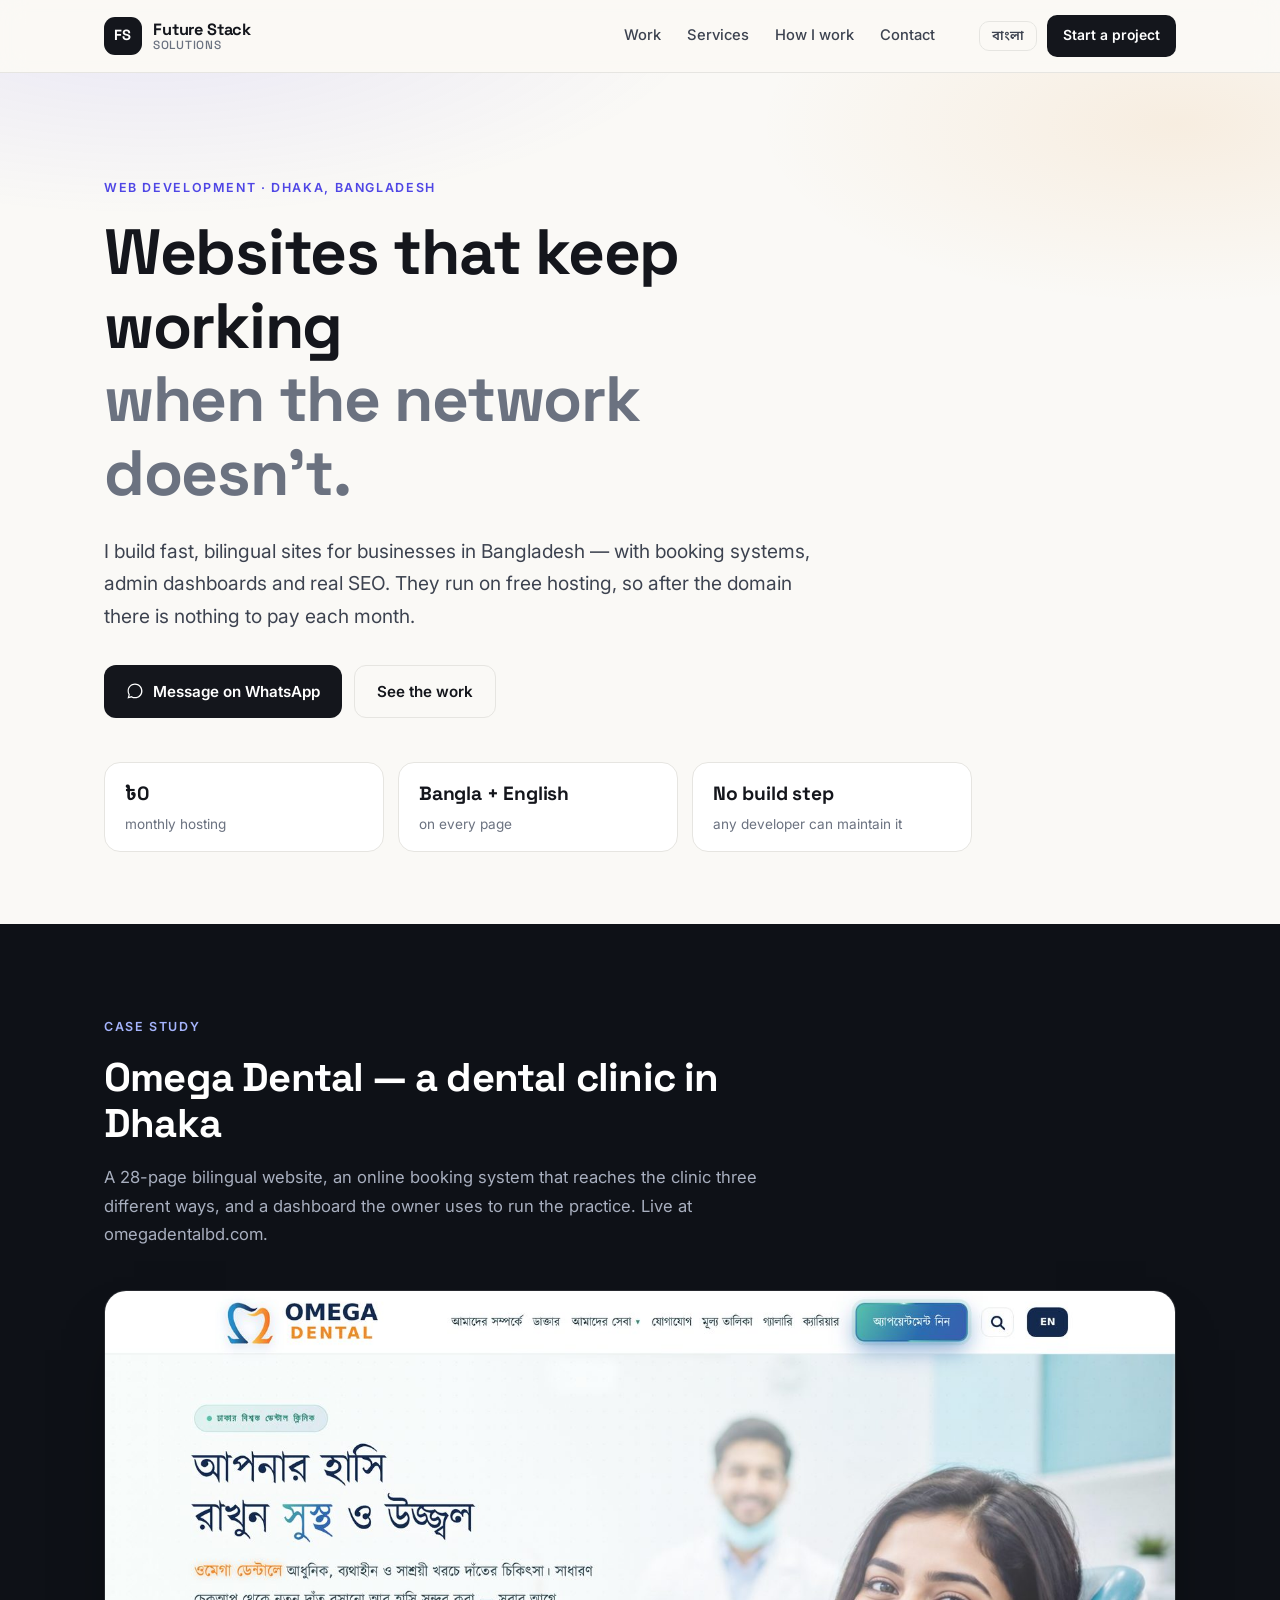
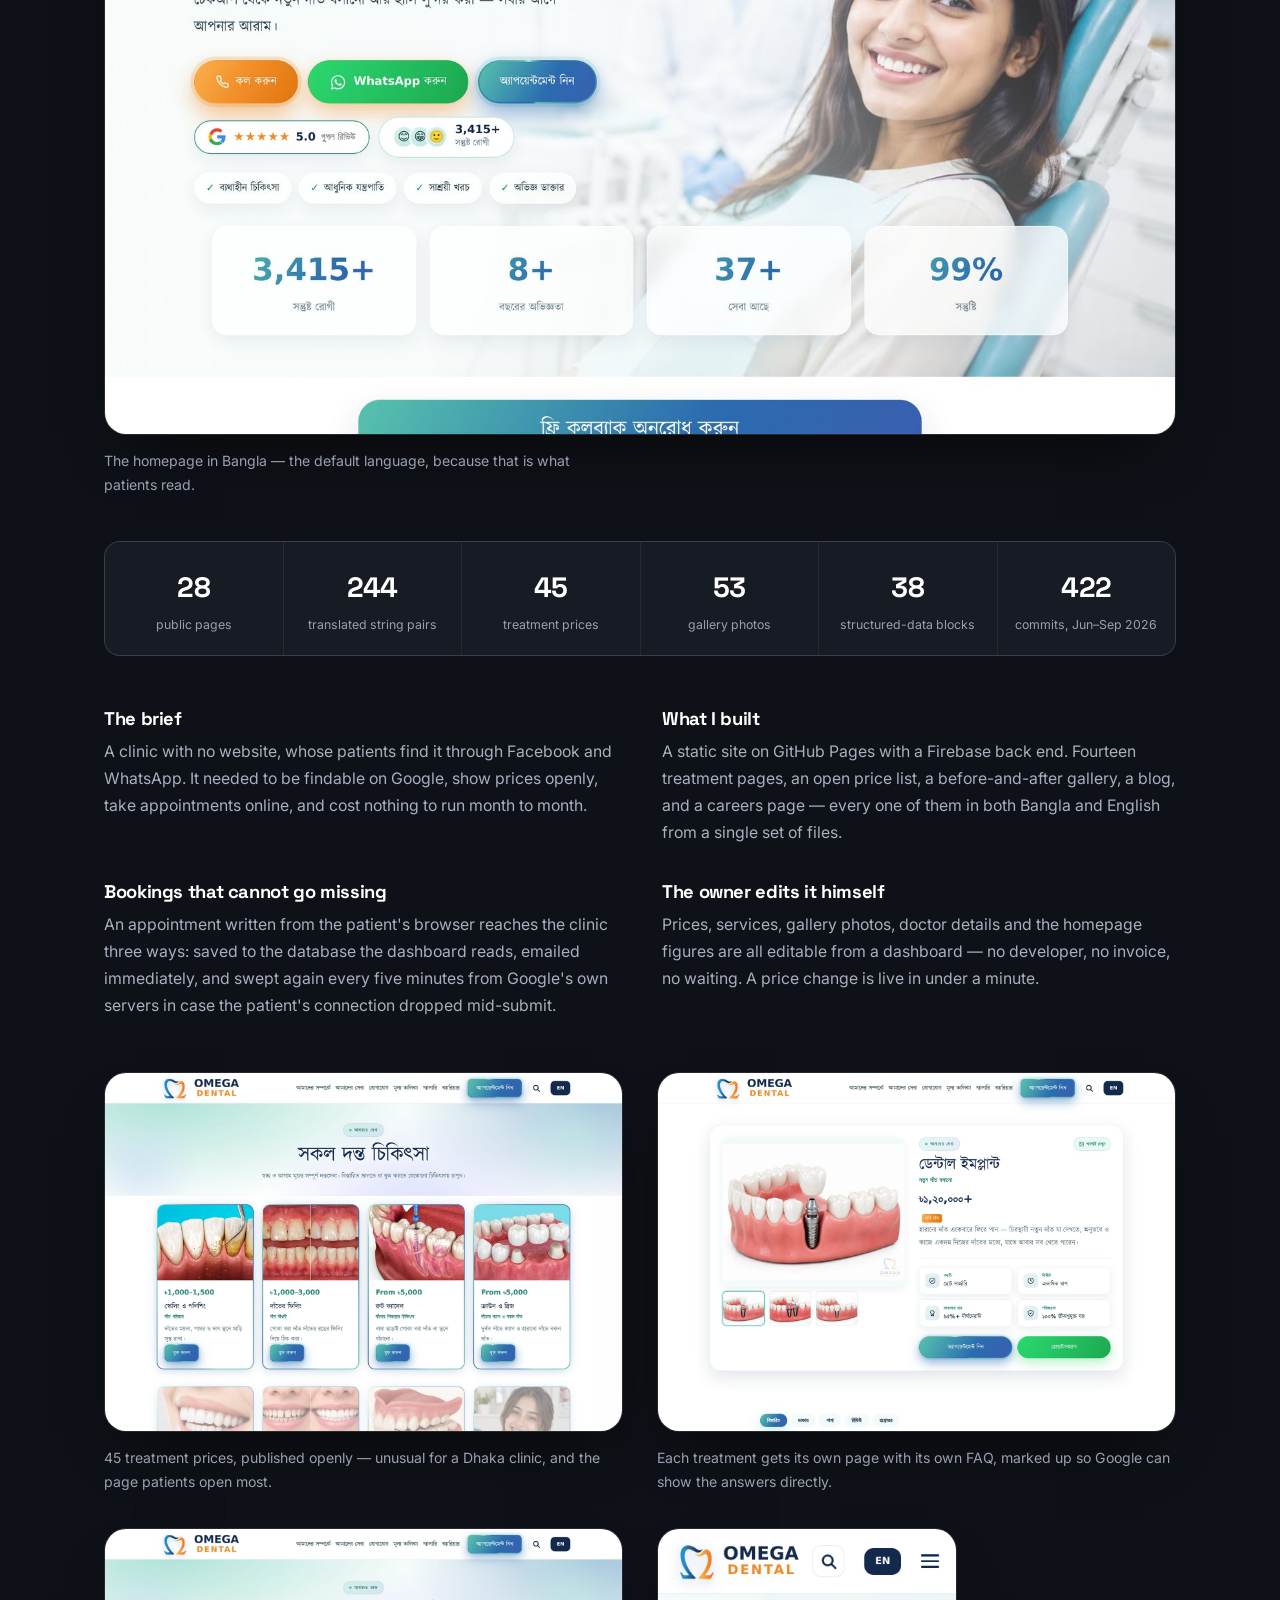
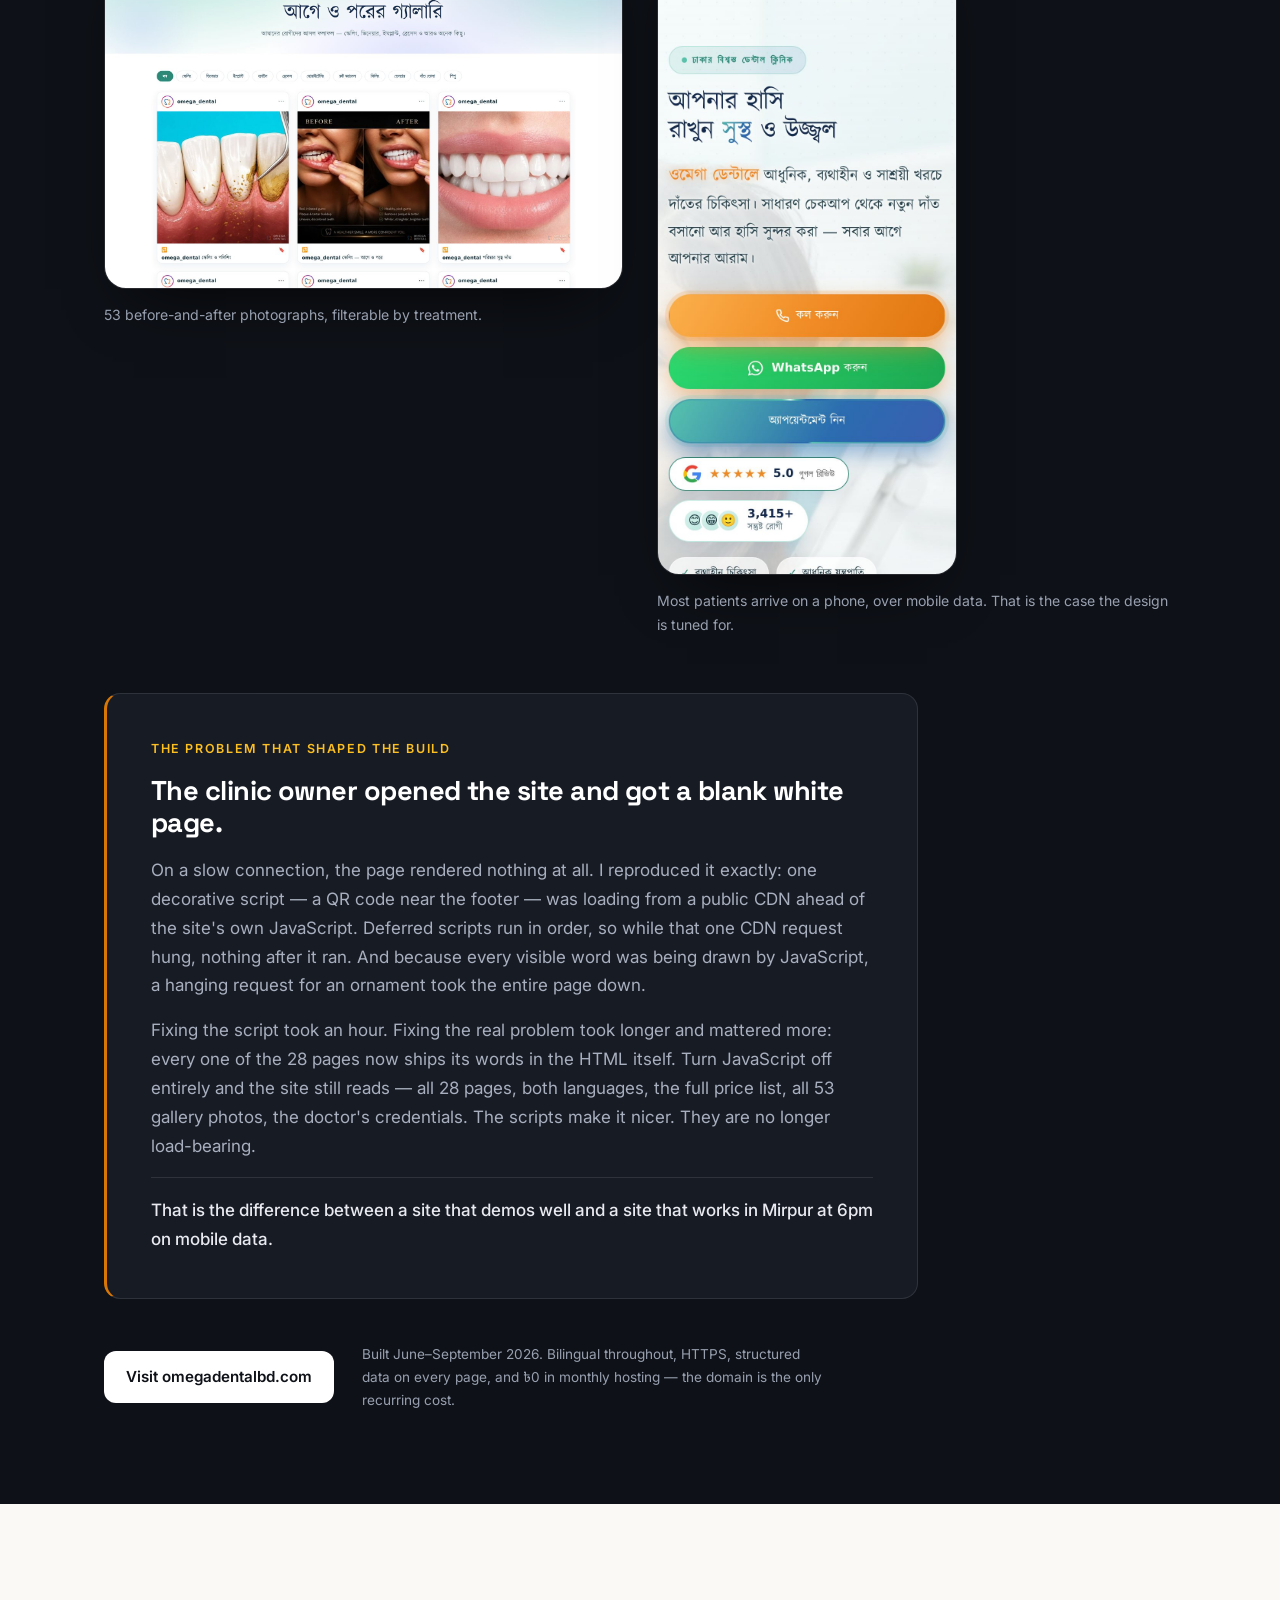
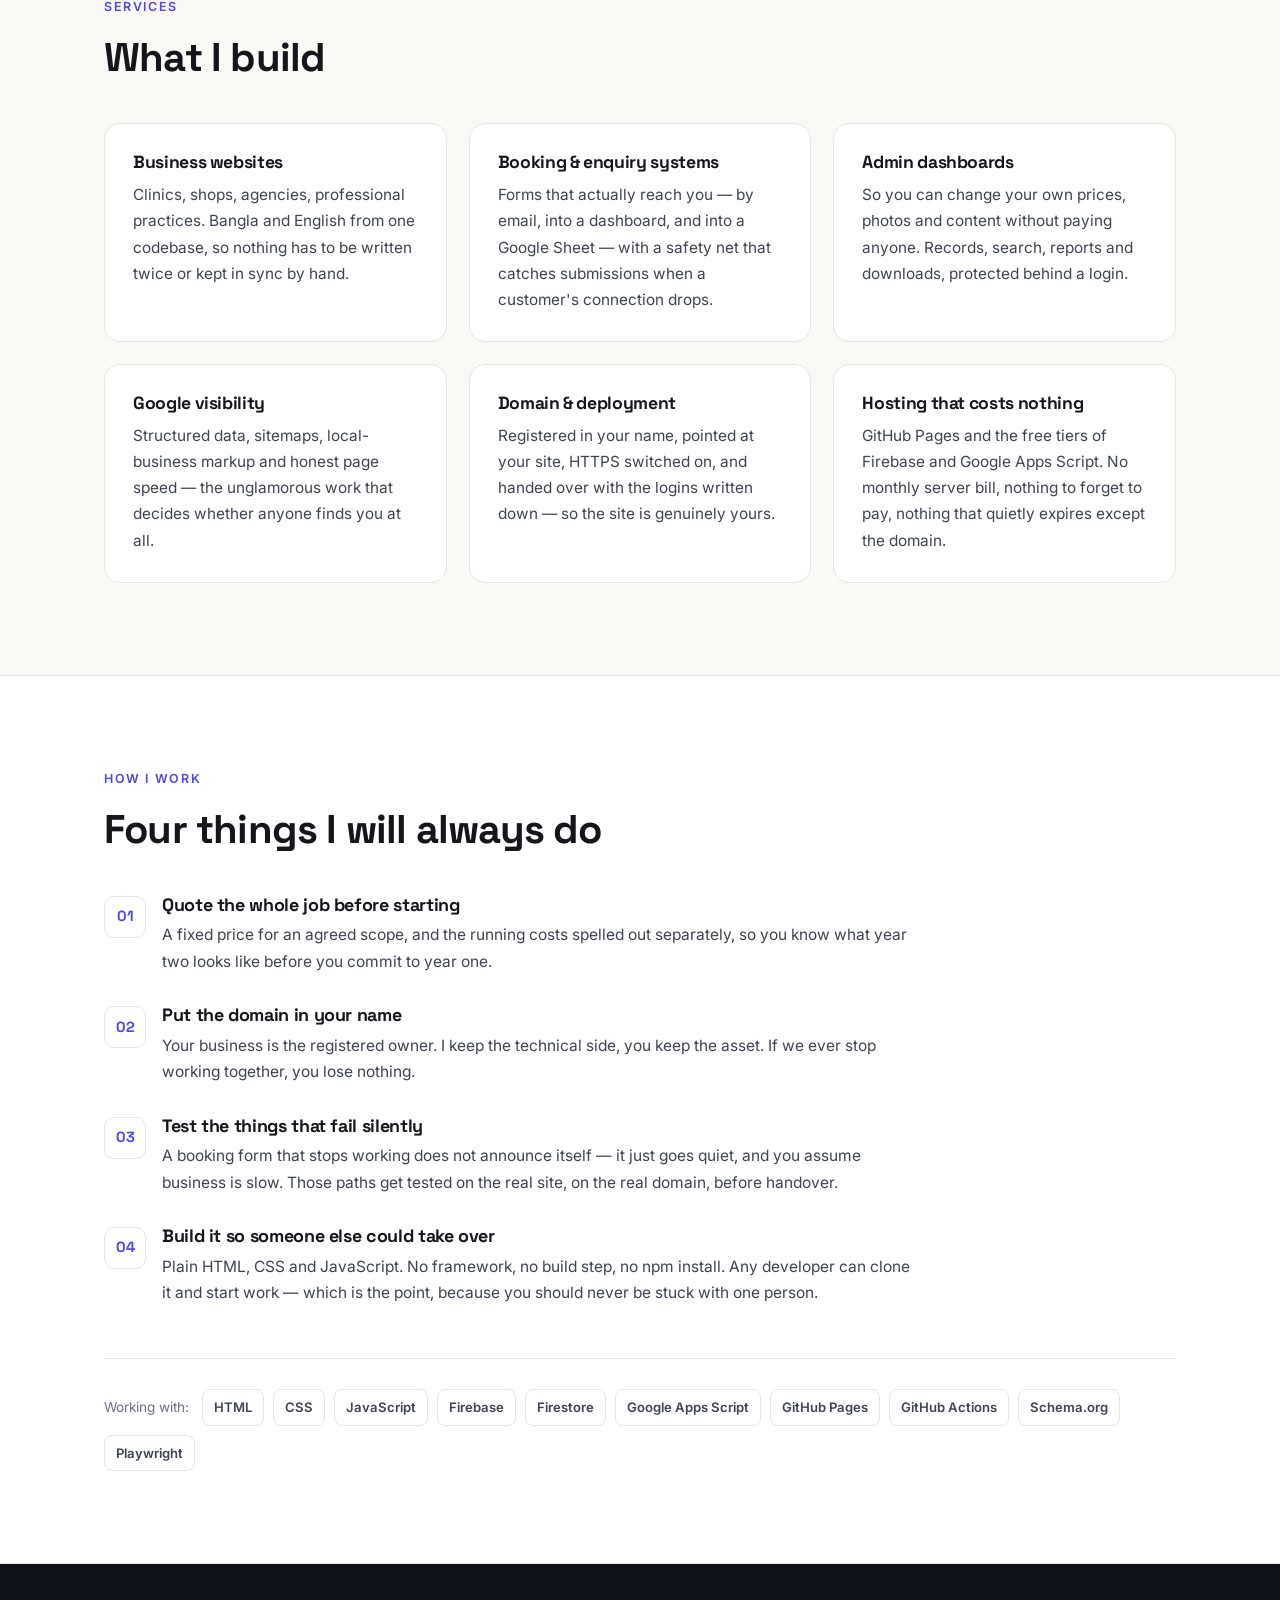
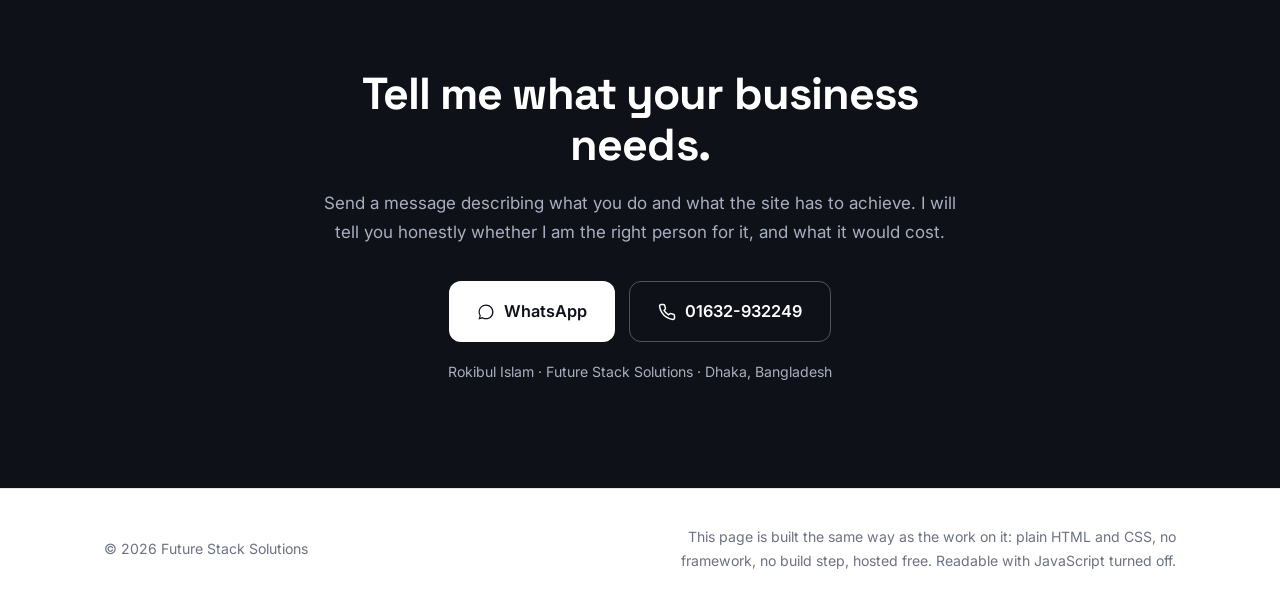
==== index.html @ 15c5a635 "Portfolio site for Future Stack Solutions A single bilingual page: positioning, the Omega Dental cas" ====
<!DOCTYPE html>
<html lang="en" data-lang="en">
<head>
<meta charset="utf-8">
<meta name="viewport" content="width=device-width,initial-scale=1">
<title>Future Stack Solutions — Websites for Bangladeshi businesses</title>
<meta name="description" content="Future Stack Solutions builds fast, bilingual websites for businesses in Bangladesh — booking systems, admin dashboards and SEO, running on free hosting so there is nothing to pay each month.">
<link rel="canonical" href="https://podenapata-sys.github.io/fs-solutions/">
<meta property="og:type" content="website">
<meta property="og:title" content="Future Stack Solutions — Websites for Bangladeshi businesses">
<meta property="og:description" content="Fast, bilingual websites built to run on free hosting and to keep working when the network doesn't. See the Omega Dental case study.">
<meta property="og:url" content="https://podenapata-sys.github.io/fs-solutions/">
<meta property="og:image" content="https://podenapata-sys.github.io/fs-solutions/assets/work/omega-home.jpg">
<meta name="twitter:card" content="summary_large_image">
<meta name="twitter:title" content="Future Stack Solutions — Websites for Bangladeshi businesses">
<meta name="twitter:description" content="Fast, bilingual websites built to run on free hosting and to keep working when the network doesn't.">
<meta name="twitter:image" content="https://podenapata-sys.github.io/fs-solutions/assets/work/omega-home.jpg">
<meta name="theme-color" content="#0D1117">
<link rel="preconnect" href="https://fonts.googleapis.com">
<link rel="preconnect" href="https://fonts.gstatic.com" crossorigin>
<link rel="stylesheet" href="https://fonts.googleapis.com/css2?family=Space+Grotesk:wght@500;600;700&family=Inter:wght@400;500;600;700&family=Noto+Sans+Bengali:wght@400;500;600;700&display=swap">
<link rel="stylesheet" href="assets/styles.css?v=1">
<script type="application/ld+json">
{
  "@context":"https://schema.org",
  "@type":"ProfessionalService",
  "name":"Future Stack Solutions",
  "description":"Web development studio in Dhaka building bilingual websites, booking systems and admin dashboards for Bangladeshi businesses.",
  "url":"https://podenapata-sys.github.io/fs-solutions/",
  "telephone":"+8801632932249",
  "areaServed":"Bangladesh",
  "address":{"@type":"PostalAddress","addressLocality":"Dhaka","addressCountry":"BD"},
  "founder":{"@type":"Person","name":"Rokibul Islam"},
  "knowsAbout":["Web development","Bilingual websites","SEO","Booking systems","GitHub Pages","Firebase"]
}
</script>
</head>
<body>

<a class="skip" href="#main" data-en="Skip to content" data-bn="মূল অংশে যান">Skip to content</a>

<header class="site-head">
  <div class="wrap head-in">
    <a class="logo" href="#top">
      <span class="logo-mark" aria-hidden="true">FS</span>
      <span class="logo-tx">Future Stack<small data-en="Solutions" data-bn="সলিউশনস">Solutions</small></span>
    </a>
    <nav class="nav" aria-label="Main">
      <a href="#work" data-en="Work" data-bn="কাজ">Work</a>
      <a href="#services" data-en="Services" data-bn="সেবা">Services</a>
      <a href="#process" data-en="How I work" data-bn="কীভাবে কাজ করি">How I work</a>
      <a href="#contact" data-en="Contact" data-bn="যোগাযোগ">Contact</a>
    </nav>
    <div class="head-act">
      <button class="lang" id="langBtn" type="button" aria-label="Switch language">বাংলা</button>
      <a class="btn btn-sm" href="https://wa.me/8801632932249" target="_blank" rel="noopener"
         data-en="Start a project" data-bn="প্রজেক্ট শুরু করুন">Start a project</a>
    </div>
  </div>
</header>

<main id="main">

<!-- ───────────────────────── hero ───────────────────────── -->
<section class="hero" id="top">
  <div class="wrap hero-in">
    <p class="eyebrow" data-en="Web development · Dhaka, Bangladesh" data-bn="ওয়েব ডেভেলপমেন্ট · ঢাকা, বাংলাদেশ">Web development · Dhaka, Bangladesh</p>
    <h1>
      <span data-en="Websites that keep working" data-bn="এমন ওয়েবসাইট যা চলতেই থাকে">Websites that keep working</span>
      <em data-en="when the network doesn't." data-bn="নেটওয়ার্ক খারাপ হলেও।">when the network doesn't.</em>
    </h1>
    <p class="lede" data-en="I build fast, bilingual sites for businesses in Bangladesh — with booking systems, admin dashboards and real SEO. They run on free hosting, so after the domain there is nothing to pay each month."
       data-bn="আমি বাংলাদেশের ব্যবসার জন্য দ্রুতগতির, দ্বিভাষিক ওয়েবসাইট বানাই — বুকিং সিস্টেম, অ্যাডমিন ড্যাশবোর্ড আর সত্যিকারের এসইও সহ। এগুলো ফ্রি হোস্টিংয়ে চলে, তাই ডোমেইনের পর মাসে কোনো খরচ নেই।">I build fast, bilingual sites for businesses in Bangladesh — with booking systems, admin dashboards and real SEO. They run on free hosting, so after the domain there is nothing to pay each month.</p>
    <div class="hero-cta">
      <a class="btn" href="https://wa.me/8801632932249" target="_blank" rel="noopener">
        <svg viewBox="0 0 24 24" fill="currentColor" aria-hidden="true"><path d="M12.04 2C6.58 2 2.13 6.45 2.13 11.91c0 1.75.46 3.45 1.32 4.95L2 22l5.25-1.38a9.86 9.86 0 0 0 4.79 1.21c5.46 0 9.91-4.45 9.91-9.91S17.5 2 12.04 2zm0 18.15c-1.52 0-3.01-.41-4.31-1.18l-.31-.18-3.12.82.83-3.04-.2-.31a8.2 8.2 0 0 1-1.26-4.36c0-4.54 3.7-8.24 8.24-8.24s8.24 3.7 8.24 8.24-3.7 8.25-8.24 8.25z"/></svg>
        <span data-en="Message on WhatsApp" data-bn="WhatsApp-এ মেসেজ করুন">Message on WhatsApp</span>
      </a>
      <a class="btn btn-ghost" href="#work" data-en="See the work" data-bn="কাজ দেখুন">See the work</a>
    </div>
    <ul class="hero-facts">
      <li><b>৳0</b><span data-en="monthly hosting" data-bn="মাসিক হোস্টিং">monthly hosting</span></li>
      <li><b data-en="Bangla + English" data-bn="বাংলা + ইংরেজি">Bangla + English</b><span data-en="on every page" data-bn="প্রতিটি পাতায়">on every page</span></li>
      <li><b data-en="No build step" data-bn="বিল্ড স্টেপ নেই">No build step</b><span data-en="any developer can maintain it" data-bn="যেকোনো ডেভেলপার চালাতে পারবেন">any developer can maintain it</span></li>
    </ul>
  </div>
</section>

<!-- ───────────────────────── case study ───────────────────────── -->
<section class="case" id="work">
  <div class="wrap">
    <header class="sec-head">
      <p class="eyebrow" data-en="Case study" data-bn="কেস স্টাডি">Case study</p>
      <h2 data-en="Omega Dental — a dental clinic in Dhaka" data-bn="ওমেগা ডেন্টাল — ঢাকার একটি ডেন্টাল ক্লিনিক">Omega Dental — a dental clinic in Dhaka</h2>
      <p class="sec-sub" data-en="A 28-page bilingual website, an online booking system that reaches the clinic three different ways, and a dashboard the owner uses to run the practice. Live at omegadentalbd.com."
         data-bn="২৮ পাতার দ্বিভাষিক ওয়েবসাইট, একটি অনলাইন বুকিং সিস্টেম যা তিনভাবে ক্লিনিকে পৌঁছায়, আর একটি ড্যাশবোর্ড যা দিয়ে মালিক প্র্যাকটিস চালান। omegadentalbd.com-এ লাইভ।">A 28-page bilingual website, an online booking system that reaches the clinic three different ways, and a dashboard the owner uses to run the practice. Live at omegadentalbd.com.</p>
    </header>

    <figure class="shot shot-lead">
      <img src="assets/work/omega-home.jpg" alt="Omega Dental homepage in Bangla, showing the hero, call-to-action buttons and clinic statistics" width="1600" height="1111" loading="lazy" decoding="async">
      <figcaption data-en="The homepage in Bangla — the default language, because that is what patients read."
                  data-bn="হোমপেজ বাংলায় — ডিফল্ট ভাষা, কারণ রোগীরা এটাই পড়েন।">The homepage in Bangla — the default language, because that is what patients read.</figcaption>
    </figure>

    <div class="metrics">
      <div><b>28</b><span data-en="public pages" data-bn="পাবলিক পাতা">public pages</span></div>
      <div><b>244</b><span data-en="translated string pairs" data-bn="অনূদিত স্ট্রিং জোড়া">translated string pairs</span></div>
      <div><b>45</b><span data-en="treatment prices" data-bn="চিকিৎসার মূল্য">treatment prices</span></div>
      <div><b>53</b><span data-en="gallery photos" data-bn="গ্যালারি ছবি">gallery photos</span></div>
      <div><b>38</b><span data-en="structured-data blocks" data-bn="স্ট্রাকচার্ড ডেটা ব্লক">structured-data blocks</span></div>
      <div><b>422</b><span data-en="commits, Jun–Sep 2026" data-bn="কমিট, জুন–সেপ্টে ২০২৬">commits, Jun–Sep 2026</span></div>
    </div>

    <div class="case-grid">
      <article class="case-block">
        <h3 data-en="The brief" data-bn="যা চাওয়া হয়েছিল">The brief</h3>
        <p data-en="A clinic with no website, whose patients find it through Facebook and WhatsApp. It needed to be findable on Google, show prices openly, take appointments online, and cost nothing to run month to month."
           data-bn="ক্লিনিকটির কোনো ওয়েবসাইট ছিল না; রোগীরা ফেসবুক আর WhatsApp দিয়ে খুঁজে পেতেন। দরকার ছিল গুগলে খুঁজে পাওয়া যায় এমন সাইট, খোলাখুলি মূল্য তালিকা, অনলাইনে অ্যাপয়েন্টমেন্ট, আর মাসে মাসে কোনো খরচ ছাড়াই চালানো।">A clinic with no website, whose patients find it through Facebook and WhatsApp. It needed to be findable on Google, show prices openly, take appointments online, and cost nothing to run month to month.</p>
      </article>
      <article class="case-block">
        <h3 data-en="What I built" data-bn="যা বানিয়েছি">What I built</h3>
        <p data-en="A static site on GitHub Pages with a Firebase back end. Fourteen treatment pages, an open price list, a before-and-after gallery, a blog, and a careers page — every one of them in both Bangla and English from a single set of files."
           data-bn="GitHub Pages-এ একটি স্ট্যাটিক সাইট, পেছনে Firebase। চৌদ্দটি চিকিৎসা পাতা, খোলা মূল্য তালিকা, আগে-পরের গ্যালারি, ব্লগ আর ক্যারিয়ার পাতা — প্রতিটিই একই ফাইল থেকে বাংলা ও ইংরেজি দুই ভাষায়।">A static site on GitHub Pages with a Firebase back end. Fourteen treatment pages, an open price list, a before-and-after gallery, a blog, and a careers page — every one of them in both Bangla and English from a single set of files.</p>
      </article>
      <article class="case-block">
        <h3 data-en="Bookings that cannot go missing" data-bn="যে বুকিং হারায় না">Bookings that cannot go missing</h3>
        <p data-en="An appointment written from the patient's browser reaches the clinic three ways: saved to the database the dashboard reads, emailed immediately, and swept again every five minutes from Google's own servers in case the patient's connection dropped mid-submit."
           data-bn="রোগীর ব্রাউজার থেকে পাঠানো অ্যাপয়েন্টমেন্ট তিনভাবে ক্লিনিকে পৌঁছায়: ড্যাশবোর্ড যে ডেটাবেস পড়ে সেখানে সেভ হয়, সঙ্গে সঙ্গে ইমেইল যায়, আর রোগীর ইন্টারনেট মাঝপথে কেটে গেলেও গুগলের সার্ভার থেকে প্রতি পাঁচ মিনিটে আবার খুঁজে নেওয়া হয়।">An appointment written from the patient's browser reaches the clinic three ways: saved to the database the dashboard reads, emailed immediately, and swept again every five minutes from Google's own servers in case the patient's connection dropped mid-submit.</p>
      </article>
      <article class="case-block">
        <h3 data-en="The owner edits it himself" data-bn="মালিক নিজেই বদলাতে পারেন">The owner edits it himself</h3>
        <p data-en="Prices, services, gallery photos, doctor details and the homepage figures are all editable from a dashboard — no developer, no invoice, no waiting. A price change is live in under a minute."
           data-bn="মূল্য, সেবা, গ্যালারির ছবি, ডাক্তারের তথ্য আর হোমপেজের সংখ্যা — সবই ড্যাশবোর্ড থেকে বদলানো যায়। ডেভেলপার লাগে না, বিল লাগে না, অপেক্ষাও লাগে না। দাম বদলালে এক মিনিটের মধ্যেই লাইভ।">Prices, services, gallery photos, doctor details and the homepage figures are all editable from a dashboard — no developer, no invoice, no waiting. A price change is live in under a minute.</p>
      </article>
    </div>

    <div class="shot-row">
      <figure class="shot">
        <img src="assets/work/omega-prices.jpg" alt="The Omega Dental price list page showing treatment categories and prices in Bangladeshi taka" width="1600" height="1111" loading="lazy" decoding="async">
        <figcaption data-en="45 treatment prices, published openly — unusual for a Dhaka clinic, and the page patients open most."
                    data-bn="৪৫টি চিকিৎসার মূল্য, খোলাখুলি প্রকাশিত — ঢাকার ক্লিনিকে যা বিরল, আর রোগীরা সবচেয়ে বেশি এই পাতাই খোলেন।">45 treatment prices, published openly — unusual for a Dhaka clinic, and the page patients open most.</figcaption>
      </figure>
      <figure class="shot">
        <img src="assets/work/omega-service.jpg" alt="A single treatment page for dental implants, with explanation, FAQ and booking call to action" width="1600" height="1111" loading="lazy" decoding="async">
        <figcaption data-en="Each treatment gets its own page with its own FAQ, marked up so Google can show the answers directly."
                    data-bn="প্রতিটি চিকিৎসার নিজস্ব পাতা ও নিজস্ব প্রশ্নোত্তর, এমনভাবে সাজানো যাতে গুগল উত্তরগুলো সরাসরি দেখাতে পারে।">Each treatment gets its own page with its own FAQ, marked up so Google can show the answers directly.</figcaption>
      </figure>
      <figure class="shot">
        <img src="assets/work/omega-gallery.jpg" alt="The before-and-after treatment gallery laid out as a grid of clinical photographs" width="1600" height="1111" loading="lazy" decoding="async">
        <figcaption data-en="53 before-and-after photographs, filterable by treatment."
                    data-bn="৫৩টি আগে-পরের ছবি, চিকিৎসা অনুযায়ী ফিল্টার করা যায়।">53 before-and-after photographs, filterable by treatment.</figcaption>
      </figure>
      <figure class="shot shot-phone">
        <img src="assets/work/omega-mobile.jpg" alt="The Omega Dental homepage on a phone screen" width="780" height="1688" loading="lazy" decoding="async">
        <figcaption data-en="Most patients arrive on a phone, over mobile data. That is the case the design is tuned for."
                    data-bn="বেশিরভাগ রোগী ফোনে, মোবাইল ডেটায় আসেন। ডিজাইনটা সেই অবস্থার জন্যই তৈরি।">Most patients arrive on a phone, over mobile data. That is the case the design is tuned for.</figcaption>
      </figure>
    </div>

    <!-- the incident: the most honest and most persuasive part of the whole page -->
    <article class="story">
      <p class="eyebrow" data-en="The problem that shaped the build" data-bn="যে সমস্যা পুরো কাজটা বদলে দিয়েছে">The problem that shaped the build</p>
      <h3 data-en="The clinic owner opened the site and got a blank white page." data-bn="ক্লিনিকের মালিক সাইট খুলে সাদা খালি পাতা দেখলেন।">The clinic owner opened the site and got a blank white page.</h3>
      <p data-en="On a slow connection, the page rendered nothing at all. I reproduced it exactly: one decorative script — a QR code near the footer — was loading from a public CDN ahead of the site's own JavaScript. Deferred scripts run in order, so while that one CDN request hung, nothing after it ran. And because every visible word was being drawn by JavaScript, a hanging request for an ornament took the entire page down."
         data-bn="ধীরগতির ইন্টারনেটে পাতাটি কিছুই দেখাচ্ছিল না। আমি হুবহু সমস্যাটি আবার তৈরি করলাম: ফুটারের কাছে একটি সাজসজ্জার স্ক্রিপ্ট — একটি QR কোড — সাইটের নিজের জাভাস্ক্রিপ্টের আগে একটি পাবলিক CDN থেকে লোড হচ্ছিল। ডিফার্ড স্ক্রিপ্ট ক্রমানুসারে চলে, তাই ওই একটি অনুরোধ আটকে থাকায় তার পরের কিছুই চলেনি। আর যেহেতু দৃশ্যমান প্রতিটি শব্দ জাভাস্ক্রিপ্ট দিয়ে আঁকা হচ্ছিল, একটি সাজসজ্জার জন্য আটকে যাওয়া অনুরোধ পুরো পাতাটাই নামিয়ে দিয়েছিল।">On a slow connection, the page rendered nothing at all. I reproduced it exactly: one decorative script — a QR code near the footer — was loading from a public CDN ahead of the site's own JavaScript. Deferred scripts run in order, so while that one CDN request hung, nothing after it ran. And because every visible word was being drawn by JavaScript, a hanging request for an ornament took the entire page down.</p>
      <p data-en="Fixing the script took an hour. Fixing the real problem took longer and mattered more: every one of the 28 pages now ships its words in the HTML itself. Turn JavaScript off entirely and the site still reads — all 28 pages, both languages, the full price list, all 53 gallery photos, the doctor's credentials. The scripts make it nicer. They are no longer load-bearing."
         data-bn="স্ক্রিপ্টটি ঠিক করতে এক ঘণ্টা লেগেছে। আসল সমস্যা ঠিক করতে সময় বেশি লেগেছে, আর সেটাই বেশি জরুরি ছিল: ২৮টি পাতার প্রতিটি এখন তার লেখা HTML-এর ভেতরেই পাঠায়। জাভাস্ক্রিপ্ট পুরোপুরি বন্ধ করে দিলেও সাইট পড়া যায় — ২৮টি পাতা, দুই ভাষা, পুরো মূল্য তালিকা, ৫৩টি গ্যালারি ছবি, ডাক্তারের যোগ্যতা। স্ক্রিপ্ট শুধু অভিজ্ঞতাটা সুন্দর করে। এখন আর সেটার ওপর সবকিছু দাঁড়িয়ে নেই।">Fixing the script took an hour. Fixing the real problem took longer and mattered more: every one of the 28 pages now ships its words in the HTML itself. Turn JavaScript off entirely and the site still reads — all 28 pages, both languages, the full price list, all 53 gallery photos, the doctor's credentials. The scripts make it nicer. They are no longer load-bearing.</p>
      <p class="story-note" data-en="That is the difference between a site that demos well and a site that works in Mirpur at 6pm on mobile data."
         data-bn="একটি সাইট ডেমোতে ভালো দেখায়, আর একটি সাইট সন্ধ্যা ৬টায় মিরপুরে মোবাইল ডেটায় কাজ করে — পার্থক্যটা এখানেই।">That is the difference between a site that demos well and a site that works in Mirpur at 6pm on mobile data.</p>
    </article>

    <div class="case-foot">
      <a class="btn" href="https://omegadentalbd.com" target="_blank" rel="noopener"
         data-en="Visit omegadentalbd.com" data-bn="omegadentalbd.com দেখুন">Visit omegadentalbd.com</a>
      <p class="tiny" data-en="Built June–September 2026. Bilingual throughout, HTTPS, structured data on every page, and ৳0 in monthly hosting — the domain is the only recurring cost."
         data-bn="জুন–সেপ্টেম্বর ২০২৬-এ তৈরি। সম্পূর্ণ দ্বিভাষিক, HTTPS, প্রতিটি পাতায় স্ট্রাকচার্ড ডেটা, আর মাসিক হোস্টিং ৳০ — শুধু ডোমেইনই নিয়মিত খরচ।">Built June–September 2026. Bilingual throughout, HTTPS, structured data on every page, and ৳0 in monthly hosting — the domain is the only recurring cost.</p>
    </div>
  </div>
</section>

<!-- ───────────────────────── services ───────────────────────── -->
<section class="section" id="services">
  <div class="wrap">
    <header class="sec-head">
      <p class="eyebrow" data-en="Services" data-bn="সেবা">Services</p>
      <h2 data-en="What I build" data-bn="আমি যা বানাই">What I build</h2>
    </header>
    <div class="cards">
      <article class="card">
        <h3 data-en="Business websites" data-bn="ব্যবসার ওয়েবসাইট">Business websites</h3>
        <p data-en="Clinics, shops, agencies, professional practices. Bangla and English from one codebase, so nothing has to be written twice or kept in sync by hand."
           data-bn="ক্লিনিক, দোকান, এজেন্সি, পেশাদার প্র্যাকটিস। একই কোডবেস থেকে বাংলা ও ইংরেজি, তাই কিছুই দুবার লিখতে বা হাতে মিলিয়ে রাখতে হয় না।">Clinics, shops, agencies, professional practices. Bangla and English from one codebase, so nothing has to be written twice or kept in sync by hand.</p>
      </article>
      <article class="card">
        <h3 data-en="Booking &amp; enquiry systems" data-bn="বুকিং ও অনুসন্ধান সিস্টেম">Booking &amp; enquiry systems</h3>
        <p data-en="Forms that actually reach you — by email, into a dashboard, and into a Google Sheet — with a safety net that catches submissions when a customer's connection drops."
           data-bn="এমন ফর্ম যা সত্যিই আপনার কাছে পৌঁছায় — ইমেইলে, ড্যাশবোর্ডে আর গুগল শিটে — সঙ্গে একটি নিরাপত্তা জাল, যা গ্রাহকের ইন্টারনেট কেটে গেলেও তথ্য ধরে রাখে।">Forms that actually reach you — by email, into a dashboard, and into a Google Sheet — with a safety net that catches submissions when a customer's connection drops.</p>
      </article>
      <article class="card">
        <h3 data-en="Admin dashboards" data-bn="অ্যাডমিন ড্যাশবোর্ড">Admin dashboards</h3>
        <p data-en="So you can change your own prices, photos and content without paying anyone. Records, search, reports and downloads, protected behind a login."
           data-bn="যাতে কাউকে টাকা না দিয়েই নিজের দাম, ছবি ও কনটেন্ট বদলাতে পারেন। রেকর্ড, সার্চ, রিপোর্ট আর ডাউনলোড — সবই লগইনের পেছনে সুরক্ষিত।">So you can change your own prices, photos and content without paying anyone. Records, search, reports and downloads, protected behind a login.</p>
      </article>
      <article class="card">
        <h3 data-en="Google visibility" data-bn="গুগলে দৃশ্যমানতা">Google visibility</h3>
        <p data-en="Structured data, sitemaps, local-business markup and honest page speed — the unglamorous work that decides whether anyone finds you at all."
           data-bn="স্ট্রাকচার্ড ডেটা, সাইটম্যাপ, লোকাল বিজনেস মার্কআপ আর সত্যিকারের পেজ স্পিড — এই অনাকর্ষণীয় কাজটাই ঠিক করে কেউ আপনাকে আদৌ খুঁজে পাবে কি না।">Structured data, sitemaps, local-business markup and honest page speed — the unglamorous work that decides whether anyone finds you at all.</p>
      </article>
      <article class="card">
        <h3 data-en="Domain &amp; deployment" data-bn="ডোমেইন ও ডিপ্লয়মেন্ট">Domain &amp; deployment</h3>
        <p data-en="Registered in your name, pointed at your site, HTTPS switched on, and handed over with the logins written down — so the site is genuinely yours."
           data-bn="আপনার নামে রেজিস্টার্ড, আপনার সাইটে যুক্ত, HTTPS চালু, আর লগইনগুলো লিখিতভাবে হস্তান্তর — যাতে সাইটটি সত্যিকার অর্থেই আপনার হয়।">Registered in your name, pointed at your site, HTTPS switched on, and handed over with the logins written down — so the site is genuinely yours.</p>
      </article>
      <article class="card">
        <h3 data-en="Hosting that costs nothing" data-bn="যে হোস্টিংয়ে খরচ নেই">Hosting that costs nothing</h3>
        <p data-en="GitHub Pages and the free tiers of Firebase and Google Apps Script. No monthly server bill, nothing to forget to pay, nothing that quietly expires except the domain."
           data-bn="GitHub Pages আর Firebase ও Google Apps Script-এর ফ্রি টিয়ার। মাসিক সার্ভার বিল নেই, ভুলে যাওয়ার মতো কোনো পেমেন্ট নেই, ডোমেইন ছাড়া নীরবে মেয়াদ শেষ হওয়ার কিছুই নেই।">GitHub Pages and the free tiers of Firebase and Google Apps Script. No monthly server bill, nothing to forget to pay, nothing that quietly expires except the domain.</p>
      </article>
    </div>
  </div>
</section>

<!-- ───────────────────────── process ───────────────────────── -->
<section class="section section-alt" id="process">
  <div class="wrap">
    <header class="sec-head">
      <p class="eyebrow" data-en="How I work" data-bn="কীভাবে কাজ করি">How I work</p>
      <h2 data-en="Four things I will always do" data-bn="চারটি কাজ আমি সবসময় করি">Four things I will always do</h2>
    </header>
    <ol class="steps">
      <li>
        <h3 data-en="Quote the whole job before starting" data-bn="শুরুর আগেই পুরো কাজের দাম বলি">Quote the whole job before starting</h3>
        <p data-en="A fixed price for an agreed scope, and the running costs spelled out separately, so you know what year two looks like before you commit to year one."
           data-bn="নির্ধারিত কাজের জন্য নির্দিষ্ট দাম, আর চলমান খরচ আলাদা করে লেখা — যাতে প্রথম বছরে রাজি হওয়ার আগেই দ্বিতীয় বছরটা কেমন হবে তা জানতে পারেন।">A fixed price for an agreed scope, and the running costs spelled out separately, so you know what year two looks like before you commit to year one.</p>
      </li>
      <li>
        <h3 data-en="Put the domain in your name" data-bn="ডোমেইন আপনার নামে রাখি">Put the domain in your name</h3>
        <p data-en="Your business is the registered owner. I keep the technical side, you keep the asset. If we ever stop working together, you lose nothing."
           data-bn="আপনার ব্যবসাই নিবন্ধিত মালিক। কারিগরি দিকটা আমি সামলাই, সম্পদটা আপনার থাকে। কখনো একসঙ্গে কাজ বন্ধ হলেও আপনার কিছু হারায় না।">Your business is the registered owner. I keep the technical side, you keep the asset. If we ever stop working together, you lose nothing.</p>
      </li>
      <li>
        <h3 data-en="Test the things that fail silently" data-bn="যেগুলো নীরবে নষ্ট হয়, সেগুলো পরীক্ষা করি">Test the things that fail silently</h3>
        <p data-en="A booking form that stops working does not announce itself — it just goes quiet, and you assume business is slow. Those paths get tested on the real site, on the real domain, before handover."
           data-bn="বুকিং ফর্ম নষ্ট হলে সেটা নিজে থেকে জানায় না — শুধু চুপ হয়ে যায়, আর আপনি ভাবেন ব্যবসা মন্দা। হস্তান্তরের আগে এই পথগুলো আসল সাইটে, আসল ডোমেইনে পরীক্ষা করা হয়।">A booking form that stops working does not announce itself — it just goes quiet, and you assume business is slow. Those paths get tested on the real site, on the real domain, before handover.</p>
      </li>
      <li>
        <h3 data-en="Build it so someone else could take over" data-bn="এমনভাবে বানাই যাতে অন্য কেউ দায়িত্ব নিতে পারে">Build it so someone else could take over</h3>
        <p data-en="Plain HTML, CSS and JavaScript. No framework, no build step, no npm install. Any developer can clone it and start work — which is the point, because you should never be stuck with one person."
           data-bn="সাধারণ HTML, CSS আর জাভাস্ক্রিপ্ট। কোনো ফ্রেমওয়ার্ক নেই, বিল্ড স্টেপ নেই, npm install নেই। যেকোনো ডেভেলপার ক্লোন করে কাজ শুরু করতে পারেন — উদ্দেশ্যটাই তাই, কারণ একজন মানুষের ওপর আপনার আটকে থাকা উচিত নয়।">Plain HTML, CSS and JavaScript. No framework, no build step, no npm install. Any developer can clone it and start work — which is the point, because you should never be stuck with one person.</p>
      </li>
    </ol>
    <p class="stack">
      <span data-en="Working with:" data-bn="যা নিয়ে কাজ করি:">Working with:</span>
      <b>HTML</b><b>CSS</b><b>JavaScript</b><b>Firebase</b><b>Firestore</b><b>Google Apps Script</b><b>GitHub Pages</b><b>GitHub Actions</b><b>Schema.org</b><b>Playwright</b>
    </p>
  </div>
</section>

<!-- ───────────────────────── contact ───────────────────────── -->
<section class="contact" id="contact">
  <div class="wrap contact-in">
    <h2 data-en="Tell me what your business needs." data-bn="আপনার ব্যবসার কী দরকার, বলুন।">Tell me what your business needs.</h2>
    <p data-en="Send a message describing what you do and what the site has to achieve. I will tell you honestly whether I am the right person for it, and what it would cost."
       data-bn="আপনি কী করেন আর সাইটটিকে কী করতে হবে — লিখে পাঠান। আমি সৎভাবে বলব আমি এর জন্য উপযুক্ত কি না, আর খরচ কত হবে।">Send a message describing what you do and what the site has to achieve. I will tell you honestly whether I am the right person for it, and what it would cost.</p>
    <div class="contact-cta">
      <a class="btn btn-lg" href="https://wa.me/8801632932249" target="_blank" rel="noopener">
        <svg viewBox="0 0 24 24" fill="currentColor" aria-hidden="true"><path d="M12.04 2C6.58 2 2.13 6.45 2.13 11.91c0 1.75.46 3.45 1.32 4.95L2 22l5.25-1.38a9.86 9.86 0 0 0 4.79 1.21c5.46 0 9.91-4.45 9.91-9.91S17.5 2 12.04 2zm0 18.15c-1.52 0-3.01-.41-4.31-1.18l-.31-.18-3.12.82.83-3.04-.2-.31a8.2 8.2 0 0 1-1.26-4.36c0-4.54 3.7-8.24 8.24-8.24s8.24 3.7 8.24 8.24-3.7 8.25-8.24 8.25z"/></svg>
        WhatsApp
      </a>
      <a class="btn btn-lg btn-ghost" href="tel:+8801632932249">
        <svg viewBox="0 0 24 24" fill="none" stroke="currentColor" stroke-width="2" stroke-linecap="round" aria-hidden="true"><path d="M22 16.9v3a2 2 0 0 1-2.2 2 19.8 19.8 0 0 1-8.6-3.1 19.5 19.5 0 0 1-6-6A19.8 19.8 0 0 1 2.1 4.2 2 2 0 0 1 4.1 2h3a2 2 0 0 1 2 1.7c.1 1 .4 1.9.7 2.8a2 2 0 0 1-.5 2.1L8.1 9.9a16 16 0 0 0 6 6l1.3-1.2a2 2 0 0 1 2.1-.5c.9.3 1.8.6 2.8.7a2 2 0 0 1 1.7 2z"/></svg>
        01632-932249
      </a>
    </div>
    <p class="contact-meta" data-en="Rokibul Islam · Future Stack Solutions · Dhaka, Bangladesh"
       data-bn="রোকিবুল ইসলাম · ফিউচার স্ট্যাক সলিউশনস · ঢাকা, বাংলাদেশ">Rokibul Islam · Future Stack Solutions · Dhaka, Bangladesh</p>
  </div>
</section>

</main>

<footer class="site-foot">
  <div class="wrap foot-in">
    <p>© <span id="yr">2026</span> Future Stack Solutions</p>
    <p class="tiny" data-en="This page is built the same way as the work on it: plain HTML and CSS, no framework, no build step, hosted free. Readable with JavaScript turned off."
       data-bn="এই পাতাটিও ঠিক সেভাবেই বানানো, যেভাবে এখানে দেখানো কাজগুলো: সাধারণ HTML ও CSS, ফ্রেমওয়ার্ক নেই, বিল্ড স্টেপ নেই, হোস্টিং ফ্রি। জাভাস্ক্রিপ্ট বন্ধ রেখেও পড়া যায়।">This page is built the same way as the work on it: plain HTML and CSS, no framework, no build step, hosted free. Readable with JavaScript turned off.</p>
  </div>
</footer>

<script src="assets/app.js?v=1"></script>
</body>
</html>
---- assets/styles.css ----
/* Future Stack Solutions — portfolio
   Plain CSS, no framework, no build step. Deliberately: the page is itself an
   argument for the way the work is built, so it has to hold up to the same test.
   Everything here degrades to a readable document with CSS or JS switched off. */

:root{
  --ink:#14161c;
  --ink-2:#3d4350;
  --muted:#6b7280;
  --line:#e6e5e1;
  --bg:#faf9f6;
  --bg-2:#ffffff;
  --dark:#0e1117;
  --dark-2:#171b24;
  --accent:#4f46e5;
  --accent-2:#6366f1;
  --amber:#d97706;
  --r:16px;
  --r-lg:22px;
  --f-head:"Space Grotesk","Noto Sans Bengali",system-ui,sans-serif;
  --f-body:"Inter","Noto Sans Bengali",system-ui,-apple-system,sans-serif;
  --shadow:0 1px 2px rgba(20,22,28,.05),0 12px 32px -12px rgba(20,22,28,.16);
  --wrap:1120px;
}
/* Bangla needs a little more line height and a font that actually has the glyphs. */
html[data-lang="bn"]{--f-head:"Noto Sans Bengali","Space Grotesk",system-ui,sans-serif;
                     --f-body:"Noto Sans Bengali","Inter",system-ui,sans-serif}
html[data-lang="bn"] body{line-height:1.85}

*{box-sizing:border-box}
html{scroll-behavior:smooth;scroll-padding-top:88px;-webkit-text-size-adjust:100%}
body{margin:0;background:var(--bg);color:var(--ink);font-family:var(--f-body);
     font-size:17px;line-height:1.7;-webkit-font-smoothing:antialiased}
h1,h2,h3{font-family:var(--f-head);font-weight:700;line-height:1.15;letter-spacing:-.02em;margin:0}
p{margin:0}
img{max-width:100%;height:auto;display:block}
a{color:inherit}
.wrap{width:100%;max-width:var(--wrap);margin:0 auto;padding-inline:24px}

.skip{position:absolute;left:-9999px;top:0;background:var(--ink);color:#fff;padding:12px 18px;z-index:100;border-radius:0 0 10px 0}
.skip:focus{left:0}
:focus-visible{outline:2.5px solid var(--accent);outline-offset:3px;border-radius:6px}

/* ── header ── */
.site-head{position:sticky;top:0;z-index:50;background:rgba(250,249,246,.82);
           backdrop-filter:saturate(160%) blur(12px);border-bottom:1px solid var(--line)}
.head-in{display:flex;align-items:center;gap:20px;height:72px}
.logo{display:flex;align-items:center;gap:11px;text-decoration:none;flex-shrink:0}
.logo-mark{width:38px;height:38px;border-radius:11px;background:var(--ink);color:#fff;
           font-family:var(--f-head);font-weight:700;font-size:.92rem;letter-spacing:.02em;
           display:grid;place-items:center;flex-shrink:0}
.logo-tx{font-family:var(--f-head);font-weight:700;font-size:1.02rem;line-height:1.1;letter-spacing:-.01em}
.logo-tx small{display:block;font-weight:500;font-size:.74rem;color:var(--muted);letter-spacing:.06em;text-transform:uppercase}
.nav{display:flex;gap:26px;margin-left:auto}
.nav a{text-decoration:none;font-size:.92rem;font-weight:500;color:var(--ink-2);white-space:nowrap;
       padding:4px 0;border-bottom:1.5px solid transparent;transition:color .15s,border-color .15s}
.nav a:hover{color:var(--ink);border-bottom-color:var(--accent)}
.head-act{display:flex;align-items:center;gap:10px;margin-left:auto}
.nav+.head-act{margin-left:24px}
.lang{background:none;border:1.5px solid var(--line);border-radius:10px;padding:7px 12px;
      font:600 .82rem/1 var(--f-body);color:var(--ink-2);cursor:pointer;white-space:nowrap;
      transition:border-color .15s,color .15s}
.lang:hover{border-color:var(--ink);color:var(--ink)}

/* ── buttons ── */
.btn{display:inline-flex;align-items:center;justify-content:center;gap:9px;
     background:var(--ink);color:#fff;text-decoration:none;font-weight:600;font-size:.95rem;
     padding:13px 22px;border-radius:12px;white-space:nowrap;
     transition:transform .18s,box-shadow .18s,background .18s}
.btn:hover{transform:translateY(-2px);box-shadow:0 10px 24px -10px rgba(20,22,28,.5);background:#000}
.btn svg{width:18px;height:18px;flex-shrink:0}
.btn-sm{padding:9px 16px;font-size:.87rem;border-radius:10px}
.btn-lg{padding:16px 28px;font-size:1.02rem}
.btn-ghost{background:transparent;color:var(--ink);border:1.5px solid var(--line)}
.btn-ghost:hover{background:transparent;border-color:var(--ink);box-shadow:none}

/* ── hero ── */
.hero{padding:clamp(56px,9vw,104px) 0 clamp(44px,6vw,72px);
      background:
        radial-gradient(900px 340px at 12% -8%,rgba(79,70,229,.10),transparent 62%),
        radial-gradient(700px 300px at 92% 6%,rgba(217,119,6,.09),transparent 60%)}
.eyebrow{font-size:.78rem;font-weight:600;letter-spacing:.13em;text-transform:uppercase;
         color:var(--accent);margin-bottom:18px}
html[data-lang="bn"] .eyebrow{letter-spacing:.04em;text-transform:none;font-size:.86rem}
.hero h1{font-size:clamp(2.15rem,5.6vw,4rem);max-width:17ch}
.hero h1 em{display:block;font-style:normal;color:var(--muted)}
.lede{font-size:clamp(1.02rem,1.7vw,1.2rem);color:var(--ink-2);max-width:60ch;margin-top:24px}
.hero-cta{display:flex;flex-wrap:wrap;gap:12px;margin-top:32px}
.hero-facts{list-style:none;display:flex;flex-wrap:wrap;gap:14px;padding:0;margin:44px 0 0}
.hero-facts li{background:var(--bg-2);border:1px solid var(--line);border-radius:var(--r);
               padding:15px 20px;min-width:150px;flex:1 1 auto;max-width:280px}
.hero-facts b{display:block;font-family:var(--f-head);font-size:1.2rem;letter-spacing:-.01em}
.hero-facts span{display:block;font-size:.85rem;color:var(--muted);margin-top:2px}

/* ── sections ── */
.section{padding:clamp(56px,8vw,92px) 0}
.section-alt{background:var(--bg-2);border-block:1px solid var(--line)}
.sec-head{max-width:62ch;margin-bottom:42px}
.sec-head h2{font-size:clamp(1.7rem,3.4vw,2.5rem)}
.sec-sub{color:var(--ink-2);margin-top:16px;font-size:1.04rem}

/* ── case study ── */
.case{padding:clamp(56px,8vw,92px) 0;background:var(--dark);color:#e8eaf0}
.case .sec-head h2{color:#fff}
.case .sec-sub{color:#a8afbf}
.case .eyebrow{color:#a5b4fc}
.shot{margin:0}
.shot img{border-radius:var(--r-lg);border:1px solid rgba(255,255,255,.1);
          box-shadow:0 30px 60px -30px rgba(0,0,0,.8)}
.shot figcaption{font-size:.88rem;color:#98a0b0;margin-top:14px;max-width:58ch}
.shot-lead{margin-bottom:44px}
.metrics{display:grid;grid-template-columns:repeat(6,1fr);gap:1px;background:rgba(255,255,255,.1);
         border:1px solid rgba(255,255,255,.1);border-radius:var(--r);overflow:hidden;margin-bottom:52px}
.metrics div{background:var(--dark-2);padding:22px 16px;text-align:center}
.metrics b{display:block;font-family:var(--f-head);font-size:1.75rem;color:#fff;letter-spacing:-.02em}
.metrics span{display:block;font-size:.77rem;color:#98a0b0;margin-top:4px;line-height:1.4}
.case-grid{display:grid;grid-template-columns:1fr 1fr;gap:34px 44px;margin-bottom:52px}
.case-block h3{font-size:1.15rem;color:#fff;margin-bottom:10px}
.case-block p{color:#a8afbf;font-size:.99rem}
.shot-row{display:grid;grid-template-columns:1fr 1fr;gap:34px;margin-bottom:56px}
.shot-phone img{max-width:300px}

.story{background:var(--dark-2);border:1px solid rgba(255,255,255,.1);border-left:3px solid var(--amber);
       border-radius:var(--r);padding:clamp(26px,4vw,44px);max-width:74ch;margin-bottom:44px}
.story .eyebrow{color:#fbbf24}
.story h3{font-size:clamp(1.25rem,2.6vw,1.7rem);color:#fff;margin-bottom:18px}
.story p{color:#a8afbf;margin-bottom:16px}
.story p:last-child{margin-bottom:0}
.story-note{color:#e8eaf0!important;font-weight:500;border-top:1px solid rgba(255,255,255,.1);padding-top:18px}
.case-foot{display:flex;flex-wrap:wrap;align-items:center;gap:20px 28px}
.case-foot .btn{background:#fff;color:var(--dark)}
.case-foot .btn:hover{background:#fff}
.tiny{font-size:.85rem;color:#98a0b0;max-width:52ch}

/* ── cards ── */
.cards{display:grid;grid-template-columns:repeat(3,1fr);gap:22px}
.card{background:var(--bg-2);border:1px solid var(--line);border-radius:var(--r);padding:28px;
      transition:transform .2s,box-shadow .2s}
.card:hover{transform:translateY(-3px);box-shadow:var(--shadow)}
.section-alt .card{background:var(--bg)}
.card h3{font-size:1.1rem;margin-bottom:10px}
.card p{color:var(--ink-2);font-size:.96rem}

/* ── steps ── */
.steps{list-style:none;counter-reset:s;padding:0;margin:0;display:grid;gap:30px;max-width:74ch}
.steps li{counter-increment:s;position:relative;padding-left:58px}
.steps li::before{content:counter(s,decimal-leading-zero);position:absolute;left:0;top:1px;
                  font-family:var(--f-head);font-weight:700;font-size:.92rem;color:var(--accent);
                  border:1.5px solid var(--line);border-radius:10px;width:40px;height:40px;
                  display:grid;place-items:center;background:var(--bg-2)}
.steps h3{font-size:1.12rem;margin-bottom:7px}
.steps p{color:var(--ink-2);font-size:.97rem}
.stack{display:flex;flex-wrap:wrap;align-items:center;gap:9px;margin-top:52px;
       padding-top:30px;border-top:1px solid var(--line)}
.stack span{font-size:.85rem;color:var(--muted);margin-right:4px}
.stack b{font-size:.82rem;font-weight:600;background:var(--bg);border:1px solid var(--line);
         border-radius:8px;padding:6px 11px;color:var(--ink-2)}
.section-alt .stack b{background:var(--bg-2)}

/* ── contact ── */
.contact{padding:clamp(60px,9vw,104px) 0;background:var(--dark);color:#e8eaf0;text-align:center}
.contact-in{max-width:62ch}
.contact h2{font-size:clamp(1.8rem,4vw,2.8rem);color:#fff}
.contact p{color:#a8afbf;margin-top:18px}
.contact-cta{display:flex;flex-wrap:wrap;gap:14px;justify-content:center;margin-top:34px}
.contact .btn{background:#fff;color:var(--dark)}
.contact .btn:hover{background:#fff}
.contact .btn-ghost{background:transparent;color:#fff;border-color:rgba(255,255,255,.28)}
.contact .btn-ghost:hover{border-color:#fff}
.contact-meta{font-size:.88rem;color:#7d8697;margin-top:30px}

/* ── footer ── */
.site-foot{padding:36px 0;background:var(--bg-2);border-top:1px solid var(--line)}
.foot-in{display:flex;flex-wrap:wrap;justify-content:space-between;gap:14px 32px;align-items:center}
.site-foot p{font-size:.88rem;color:var(--muted)}
.site-foot .tiny{color:var(--muted);max-width:56ch;text-align:right}

/* ── responsive ──
   The nav collapses to nothing rather than to a burger: there are four links and they
   are all reachable by scrolling. A hamburger for four anchors is machinery without a
   job, and machinery is what breaks. */
@media(max-width:940px){
  .metrics{grid-template-columns:repeat(3,1fr)}
  .cards{grid-template-columns:1fr 1fr}
  .case-grid,.shot-row{grid-template-columns:1fr}
  .site-foot .tiny{text-align:left}
}
@media(max-width:760px){
  body{font-size:16px}
  .nav{display:none}
  .head-act{margin-left:auto}
  .hero-facts li{min-width:100%;max-width:none}
  .shot-phone img{max-width:260px}
  /* The header CTA goes: the logo, the language toggle and a button cannot share a
     phone-width row without forcing the page wider than the screen, and the identical
     call to action is already the first thing under the headline. */
  .head-act .btn{display:none}
}
@media(max-width:560px){
  .wrap{padding-inline:18px}
  .metrics{grid-template-columns:1fr 1fr}
  .cards{grid-template-columns:1fr}
  .logo-tx{font-size:.95rem}
  /* Scoped, not a blanket .btn rule — a full-width button is right in a stacked call to
     action and wrong anywhere it shares a row with something else. */
  .hero-cta .btn,.contact-cta .btn,.case-foot .btn{width:100%}
  .hero-cta,.contact-cta{flex-direction:column}
  .steps li{padding-left:0}
  .steps li::before{position:static;margin-bottom:10px}
}
@media(prefers-reduced-motion:reduce){
  html{scroll-behavior:auto}
  *{transition:none!important;animation:none!important}
}
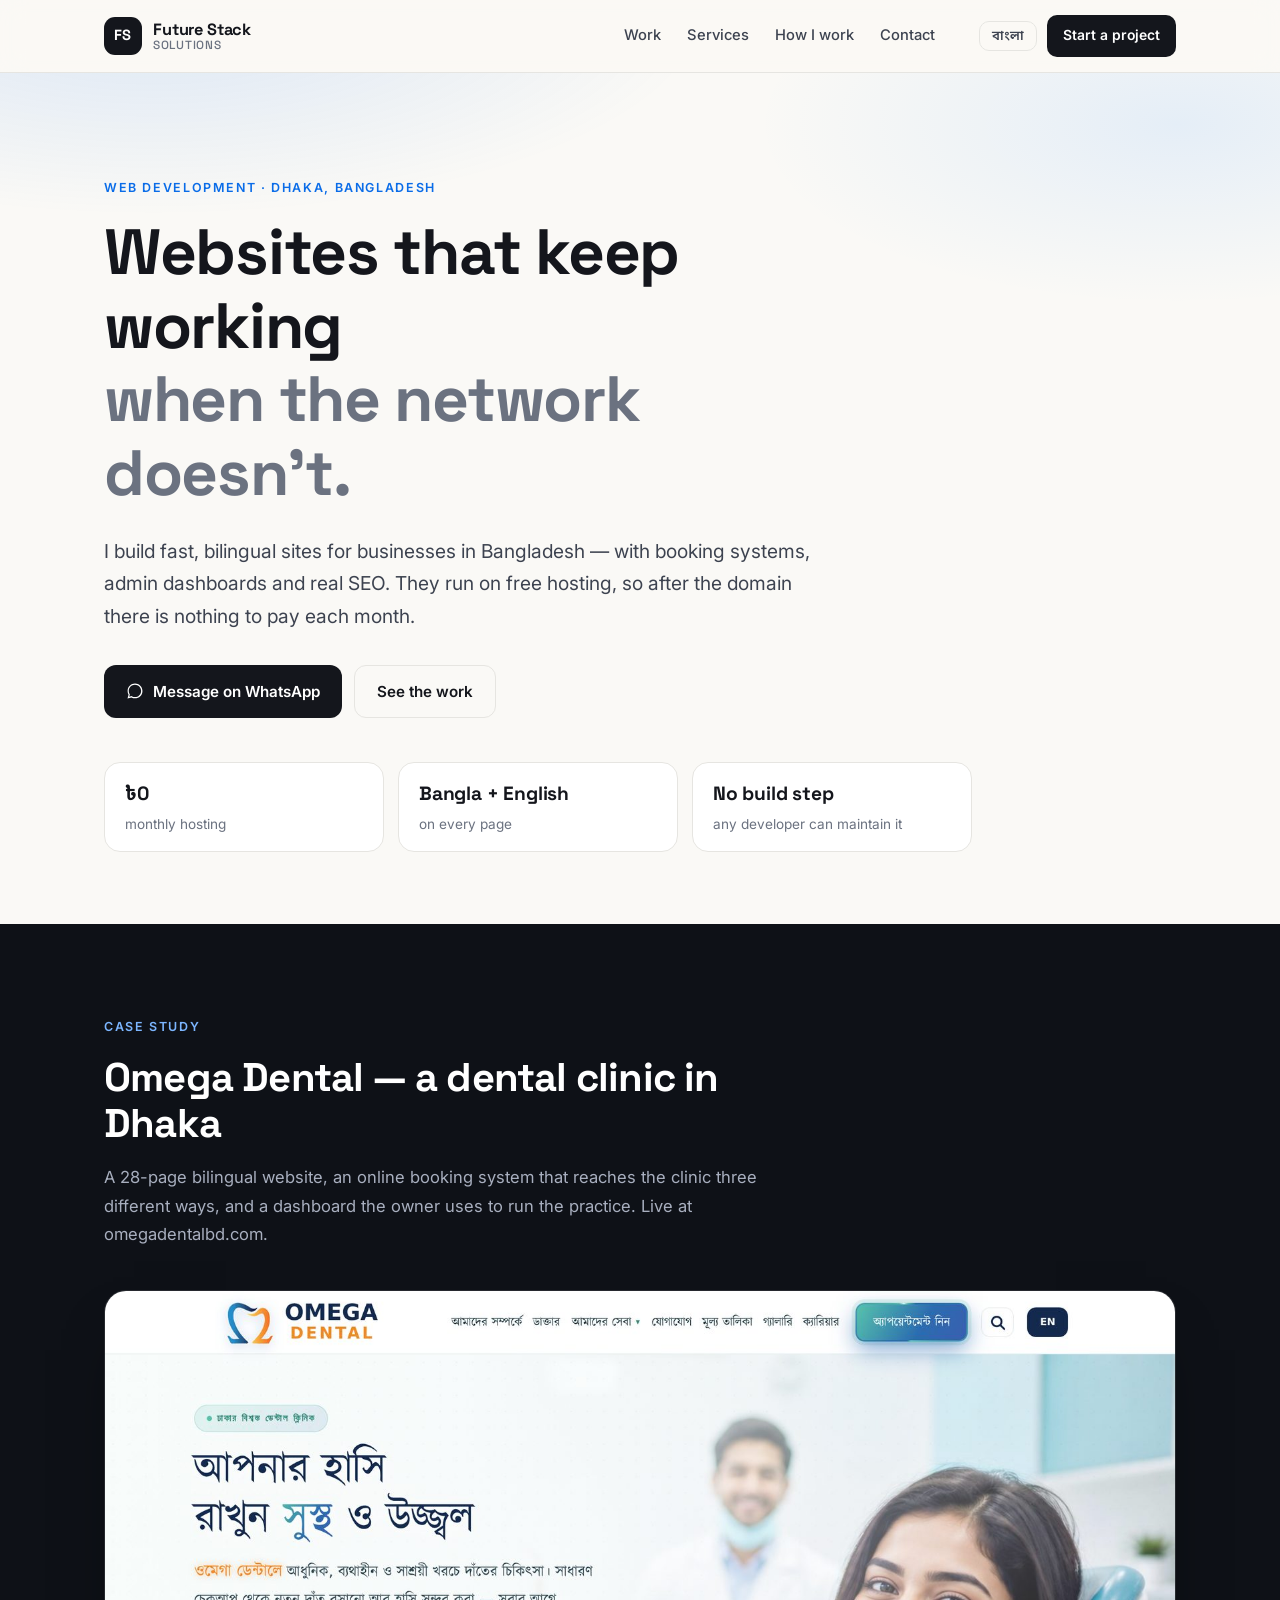
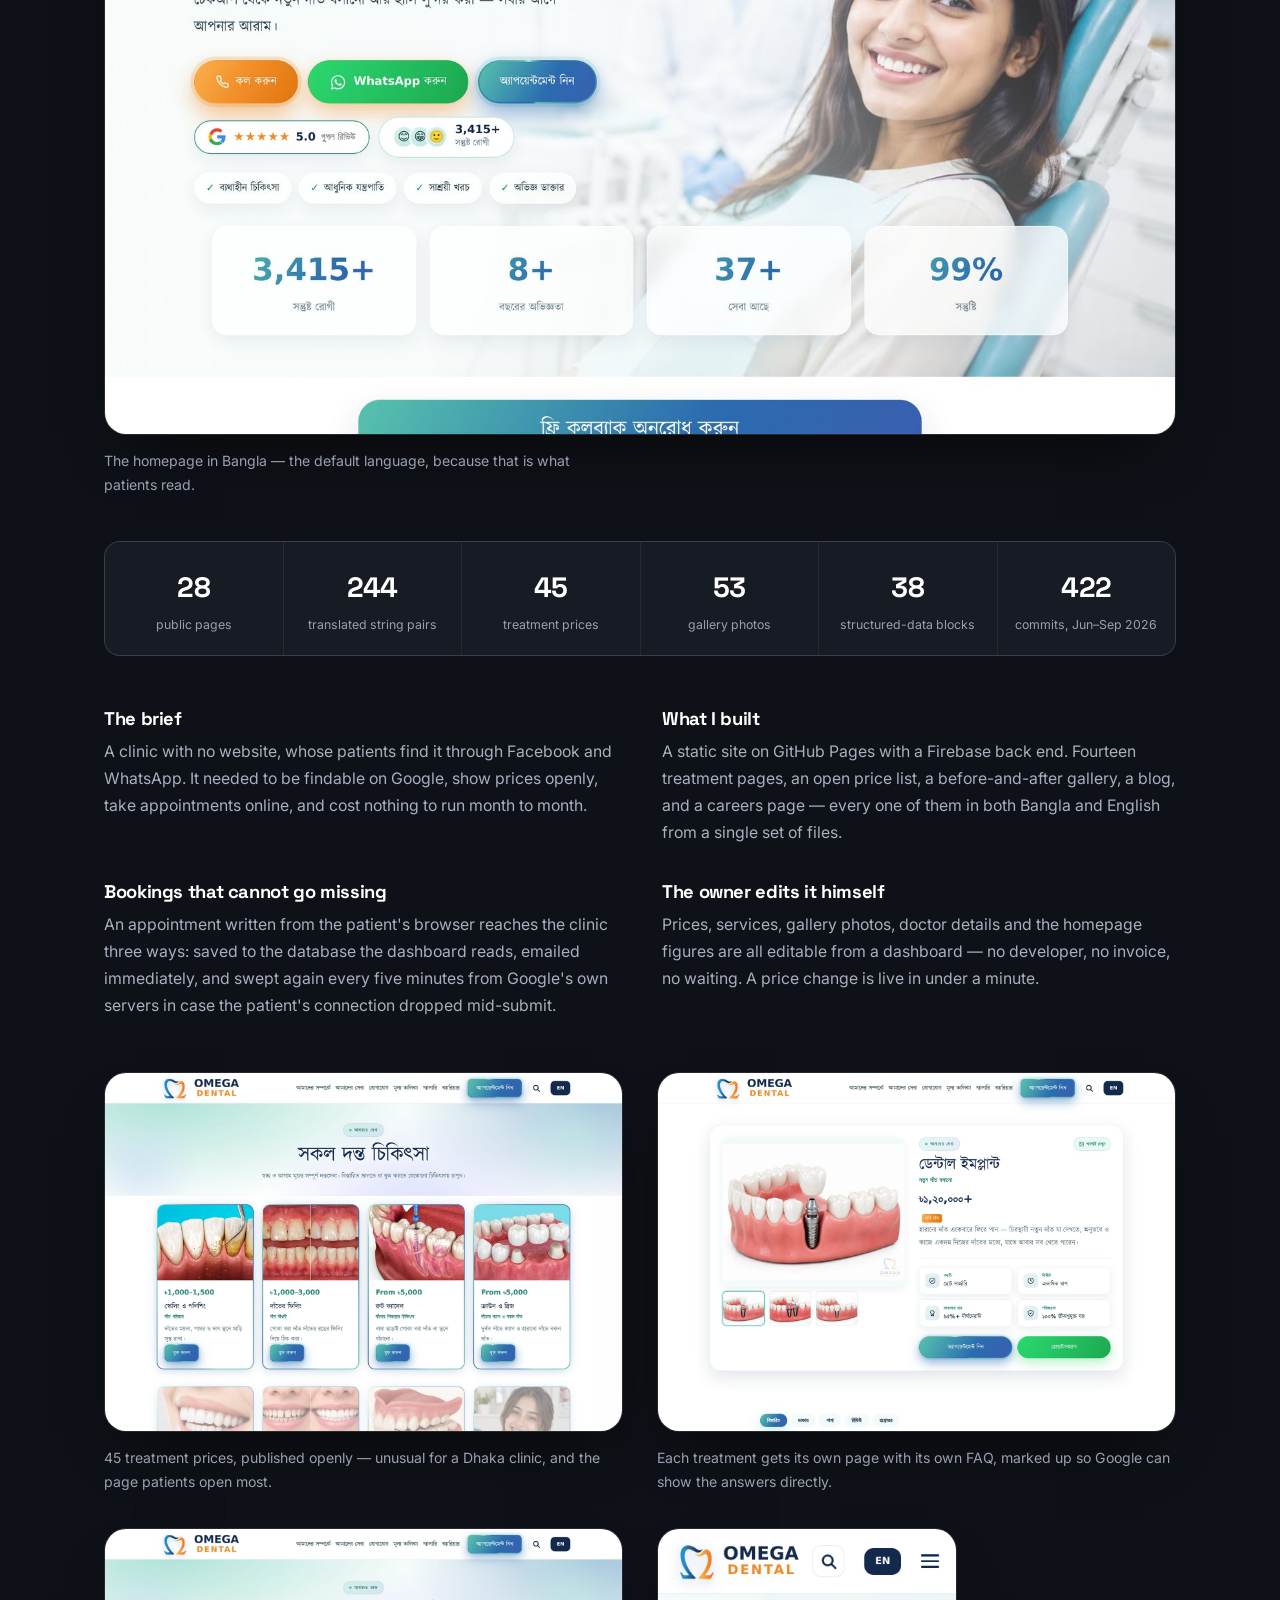
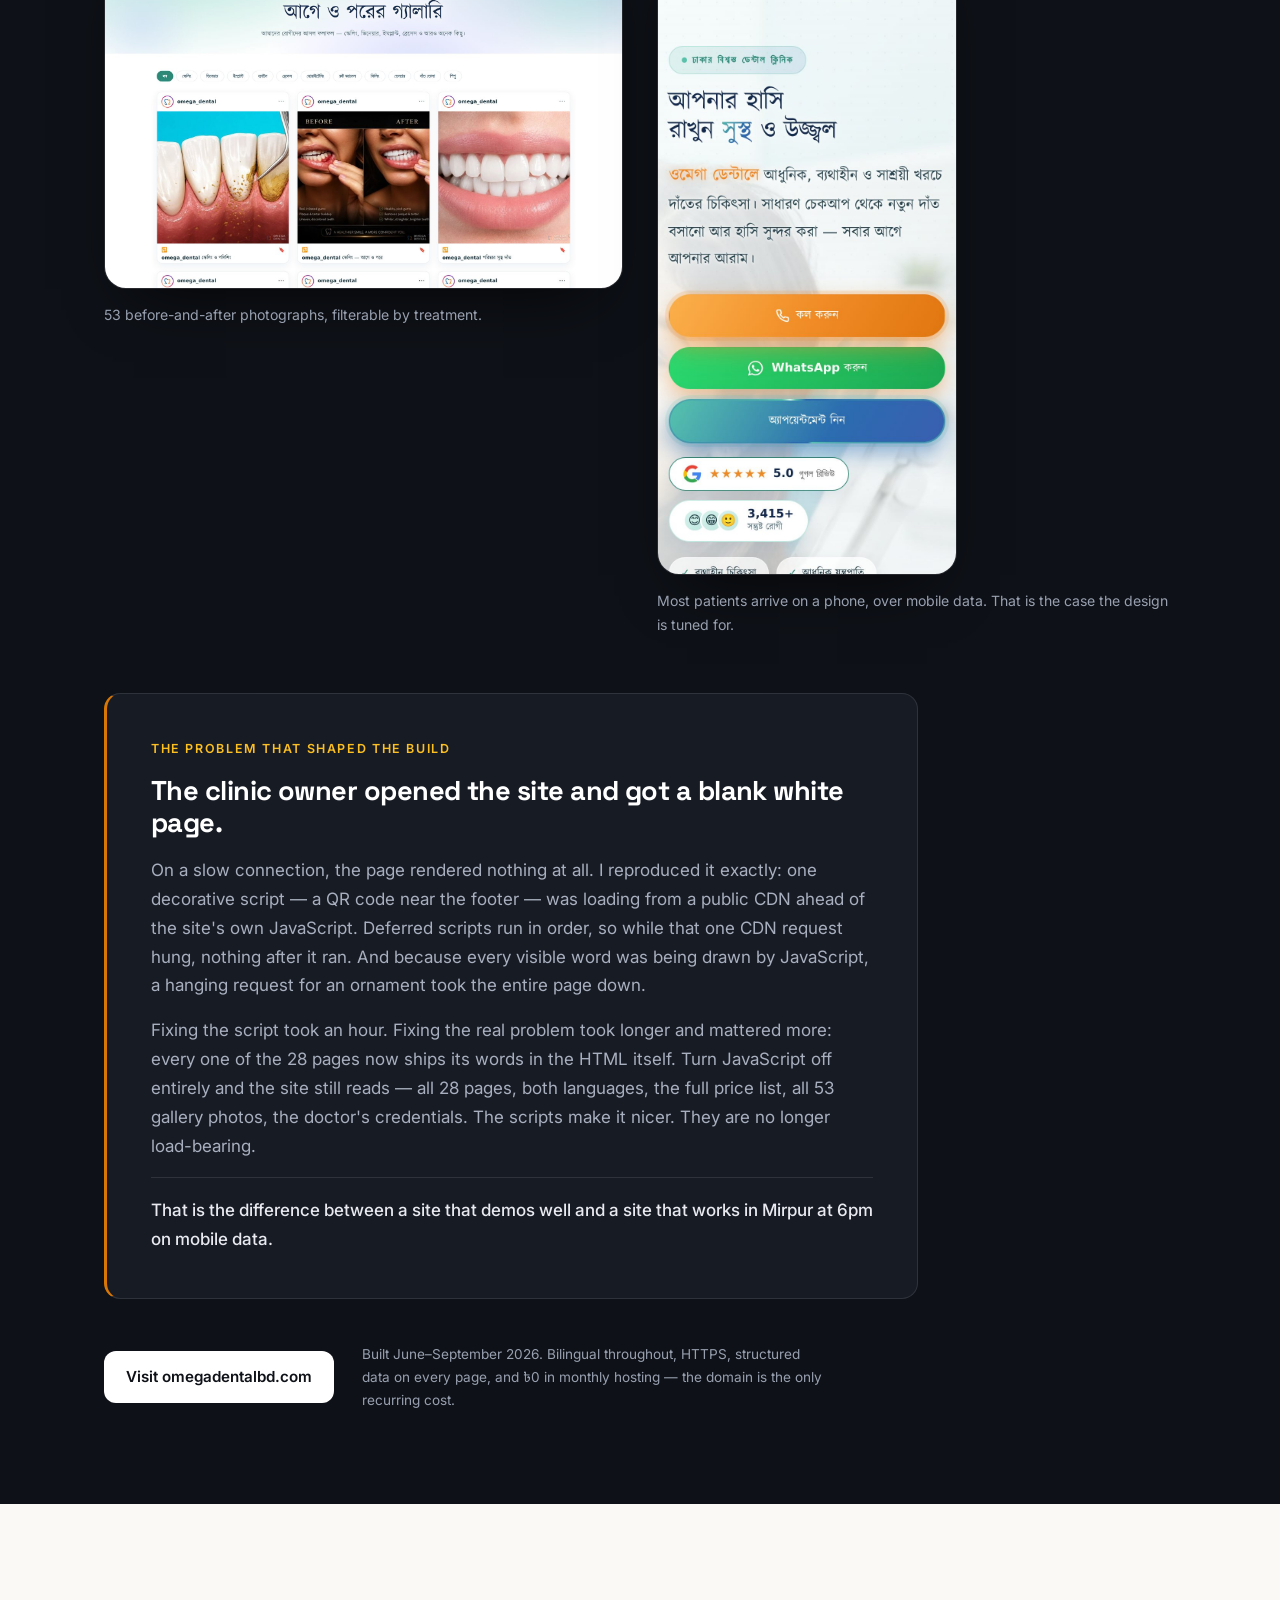
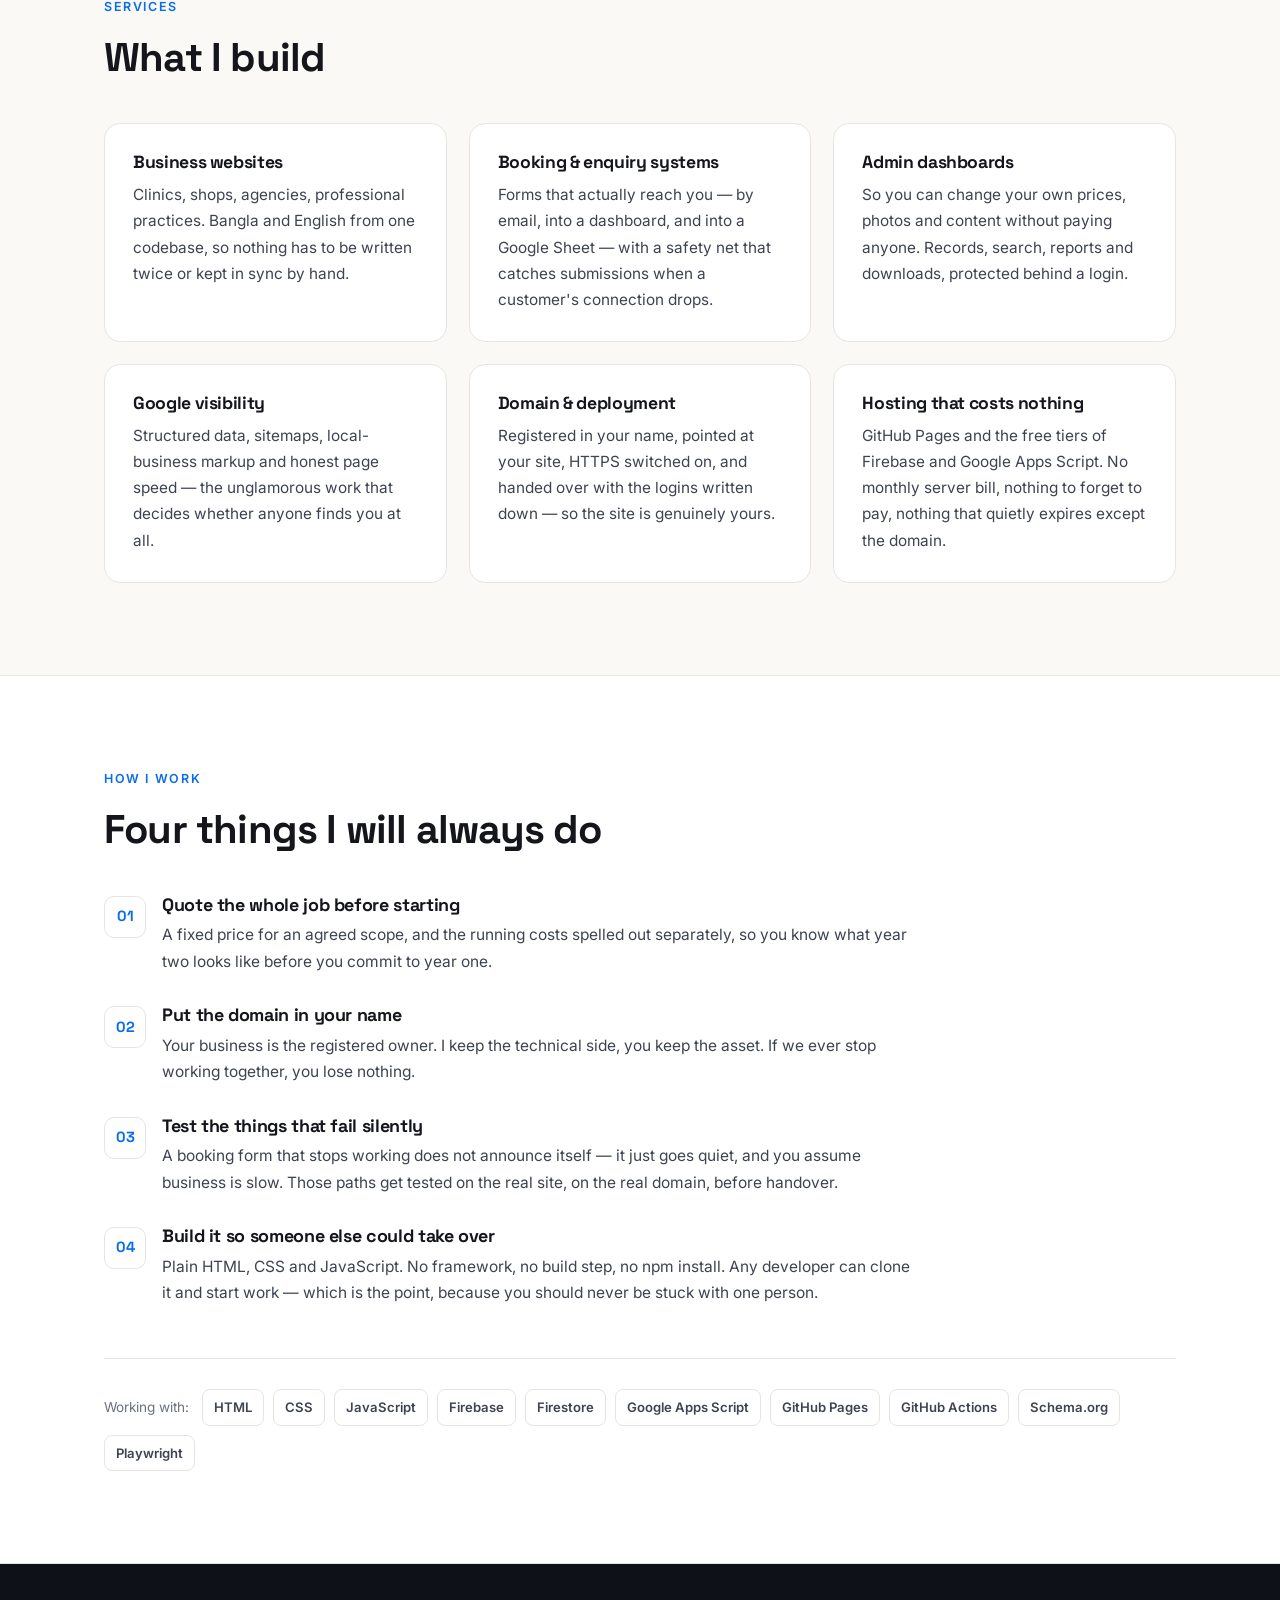
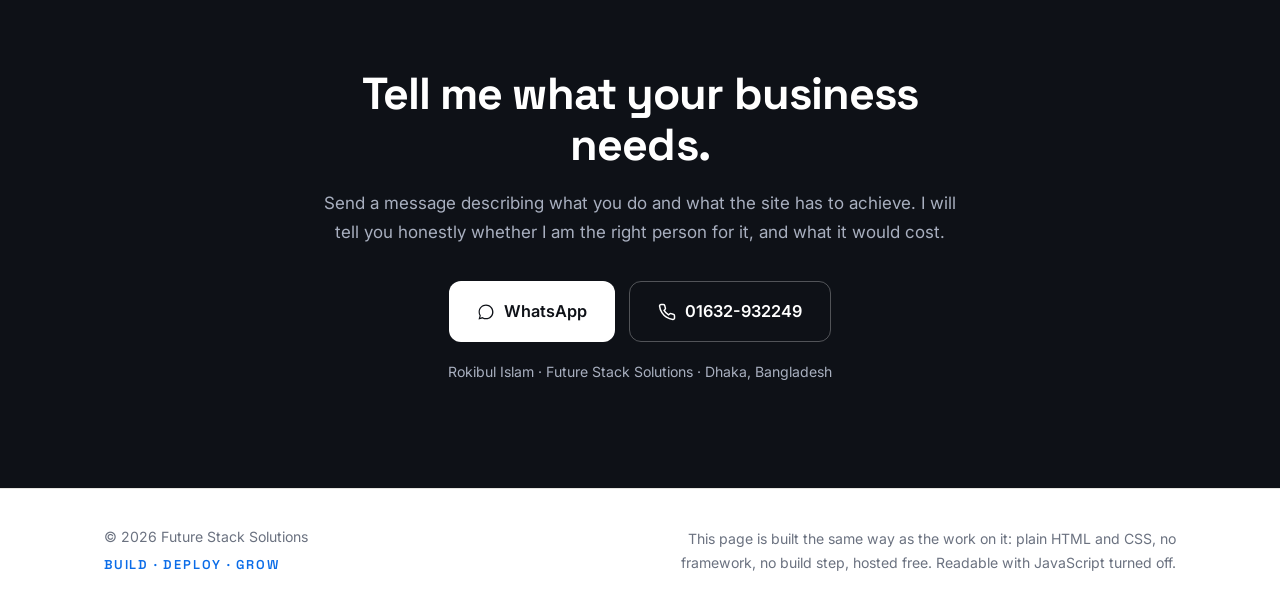
==== commit ac1508bf: "Match the brand: azure accent and the Build · Deploy · Grow strapline The palette was my guess (indi" ====
--- a/index.html
+++ b/index.html
@@ -281,7 +281,9 @@
 
 <footer class="site-foot">
   <div class="wrap foot-in">
-    <p>© <span id="yr">2026</span> Future Stack Solutions</p>
+    <p class="foot-brand">© <span id="yr">2026</span> Future Stack Solutions
+      <b data-en="Build · Deploy · Grow" data-bn="বিল্ড · ডিপ্লয় · গ্রো">Build · Deploy · Grow</b>
+    </p>
     <p class="tiny" data-en="This page is built the same way as the work on it: plain HTML and CSS, no framework, no build step, hosted free. Readable with JavaScript turned off."
        data-bn="এই পাতাটিও ঠিক সেভাবেই বানানো, যেভাবে এখানে দেখানো কাজগুলো: সাধারণ HTML ও CSS, ফ্রেমওয়ার্ক নেই, বিল্ড স্টেপ নেই, হোস্টিং ফ্রি। জাভাস্ক্রিপ্ট বন্ধ রেখেও পড়া যায়।">This page is built the same way as the work on it: plain HTML and CSS, no framework, no build step, hosted free. Readable with JavaScript turned off.</p>
   </div>
--- a/assets/styles.css
+++ b/assets/styles.css
@@ -12,8 +12,8 @@
   --bg-2:#ffffff;
   --dark:#0e1117;
   --dark-2:#171b24;
-  --accent:#4f46e5;
-  --accent-2:#6366f1;
+  --accent:#0a6ce8;
+  --accent-2:#2b8cff;
   --amber:#d97706;
   --r:16px;
   --r-lg:22px;
@@ -77,8 +77,8 @@
 /* ── hero ── */
 .hero{padding:clamp(56px,9vw,104px) 0 clamp(44px,6vw,72px);
       background:
-        radial-gradient(900px 340px at 12% -8%,rgba(79,70,229,.10),transparent 62%),
-        radial-gradient(700px 300px at 92% 6%,rgba(217,119,6,.09),transparent 60%)}
+        radial-gradient(900px 340px at 12% -8%,rgba(10,108,232,.13),transparent 62%),
+        radial-gradient(700px 300px at 92% 6%,rgba(43,140,255,.10),transparent 60%)}
 .eyebrow{font-size:.78rem;font-weight:600;letter-spacing:.13em;text-transform:uppercase;
          color:var(--accent);margin-bottom:18px}
 html[data-lang="bn"] .eyebrow{letter-spacing:.04em;text-transform:none;font-size:.86rem}
@@ -103,7 +103,7 @@
 .case{padding:clamp(56px,8vw,92px) 0;background:var(--dark);color:#e8eaf0}
 .case .sec-head h2{color:#fff}
 .case .sec-sub{color:#a8afbf}
-.case .eyebrow{color:#a5b4fc}
+.case .eyebrow{color:#7cb6ff}
 .shot{margin:0}
 .shot img{border-radius:var(--r-lg);border:1px solid rgba(255,255,255,.1);
           box-shadow:0 30px 60px -30px rgba(0,0,0,.8)}
@@ -173,6 +173,11 @@
 .site-foot{padding:36px 0;background:var(--bg-2);border-top:1px solid var(--line)}
 .foot-in{display:flex;flex-wrap:wrap;justify-content:space-between;gap:14px 32px;align-items:center}
 .site-foot p{font-size:.88rem;color:var(--muted)}
+/* The strapline from the logo. Kept quiet and lowercase-weighted so it reads as a
+   signature rather than a second headline competing with the contact section above. */
+.foot-brand b{display:block;font-family:var(--f-head);font-weight:600;font-size:.8rem;
+              letter-spacing:.14em;text-transform:uppercase;color:var(--accent);margin-top:5px}
+html[data-lang="bn"] .foot-brand b{letter-spacing:.04em;text-transform:none;font-size:.86rem}
 .site-foot .tiny{color:var(--muted);max-width:56ch;text-align:right}
 
 /* ── responsive ──
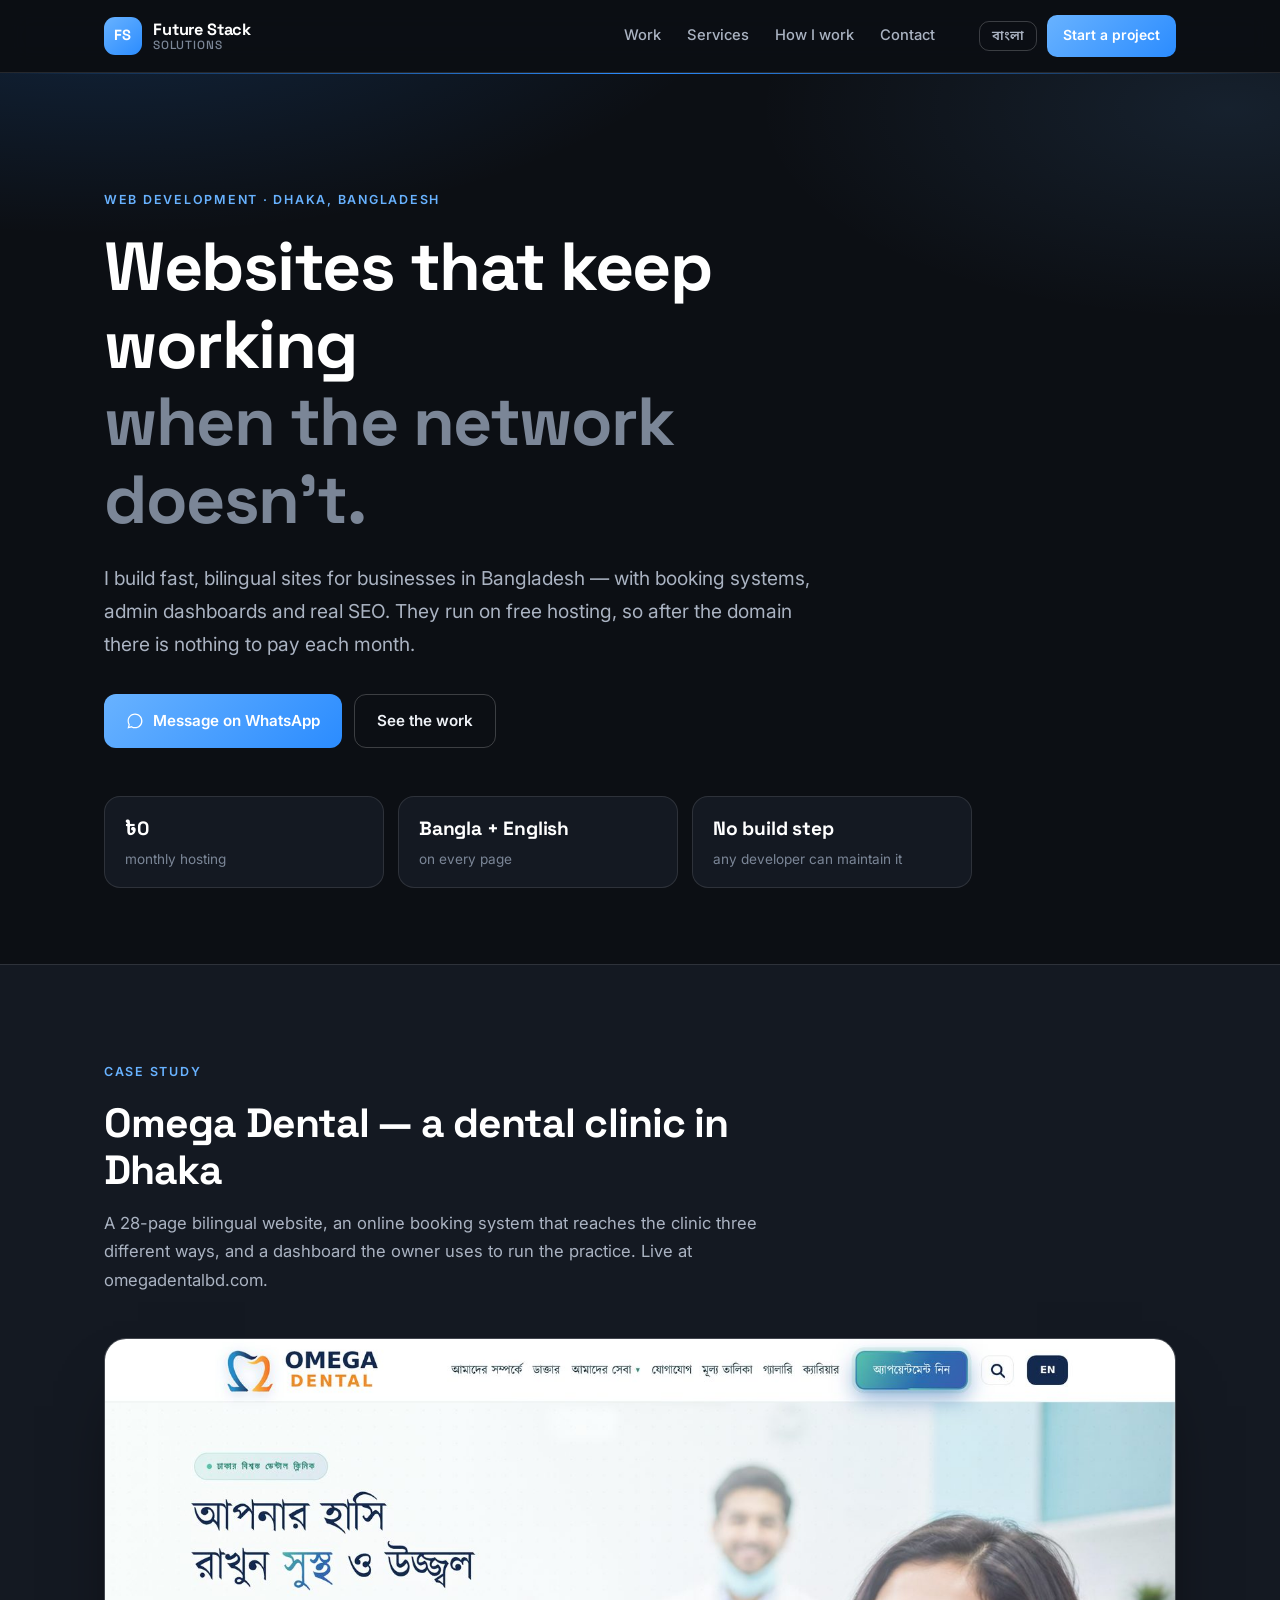
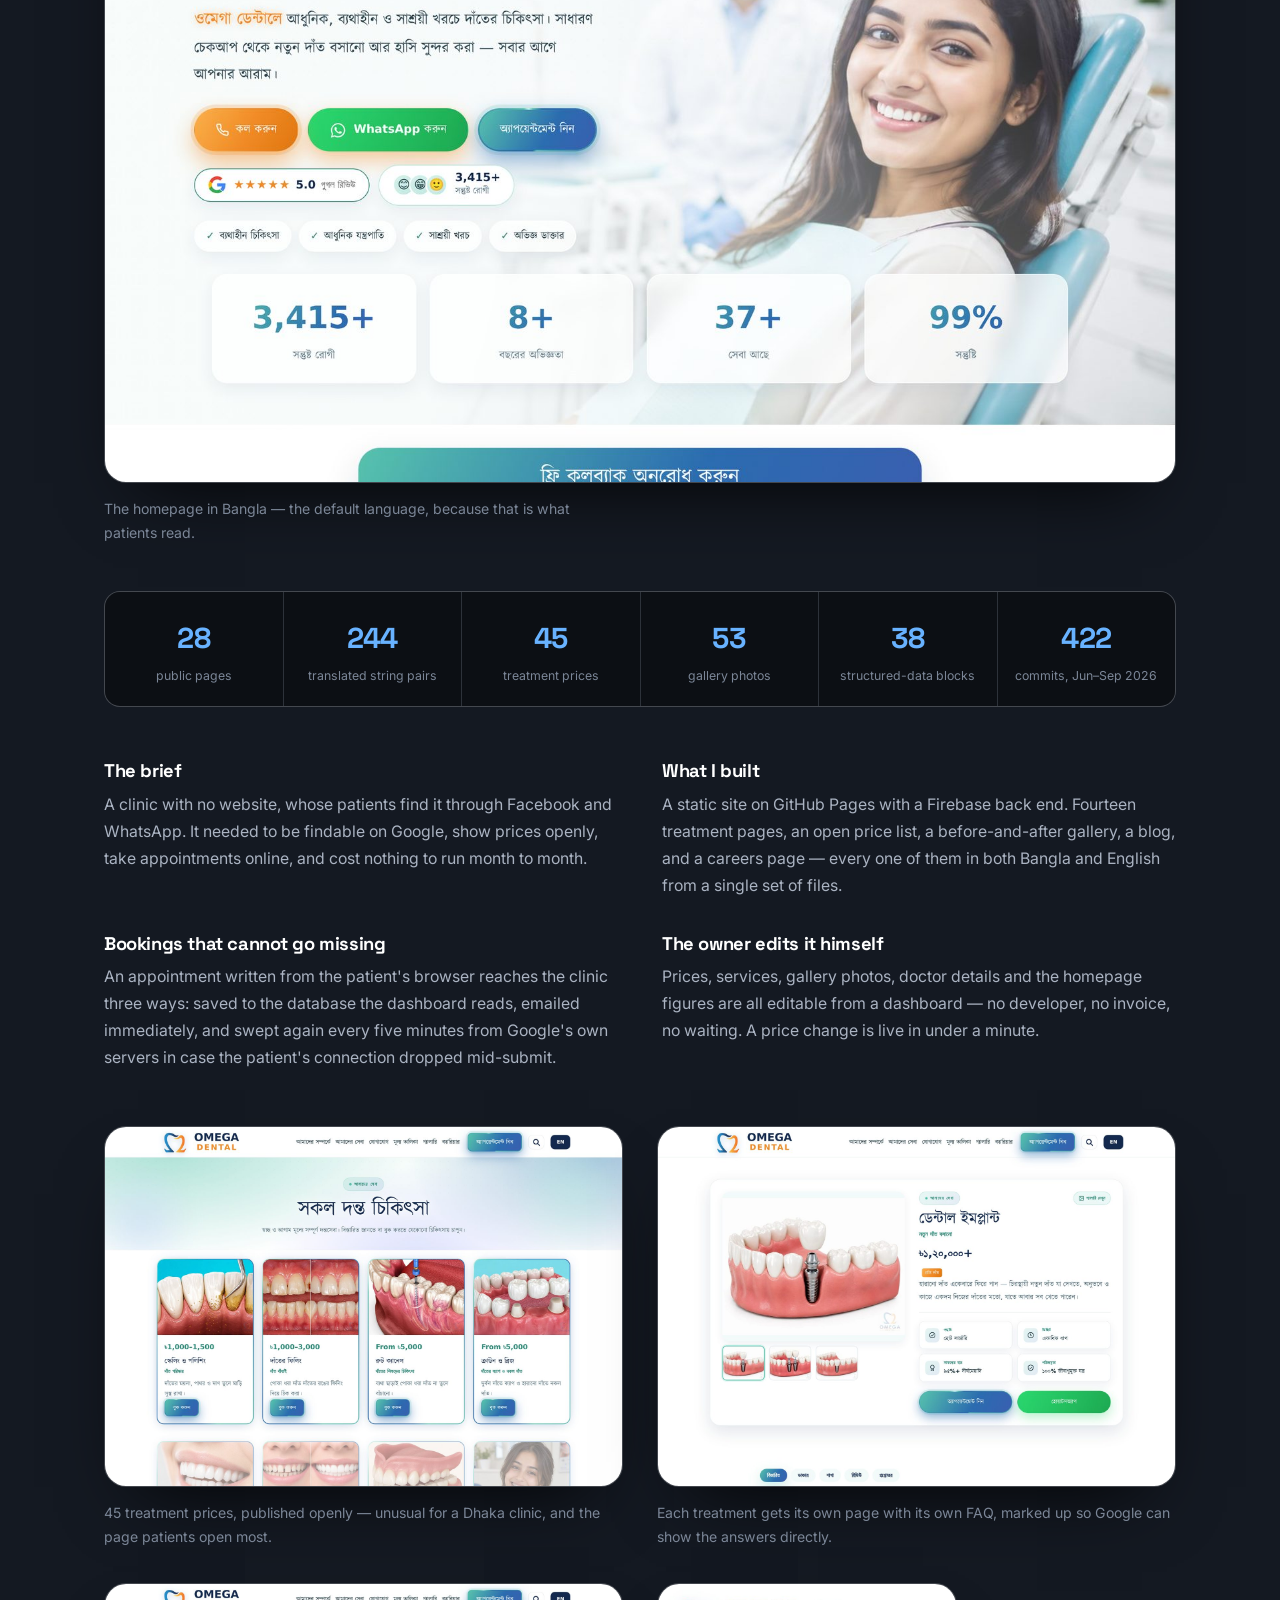
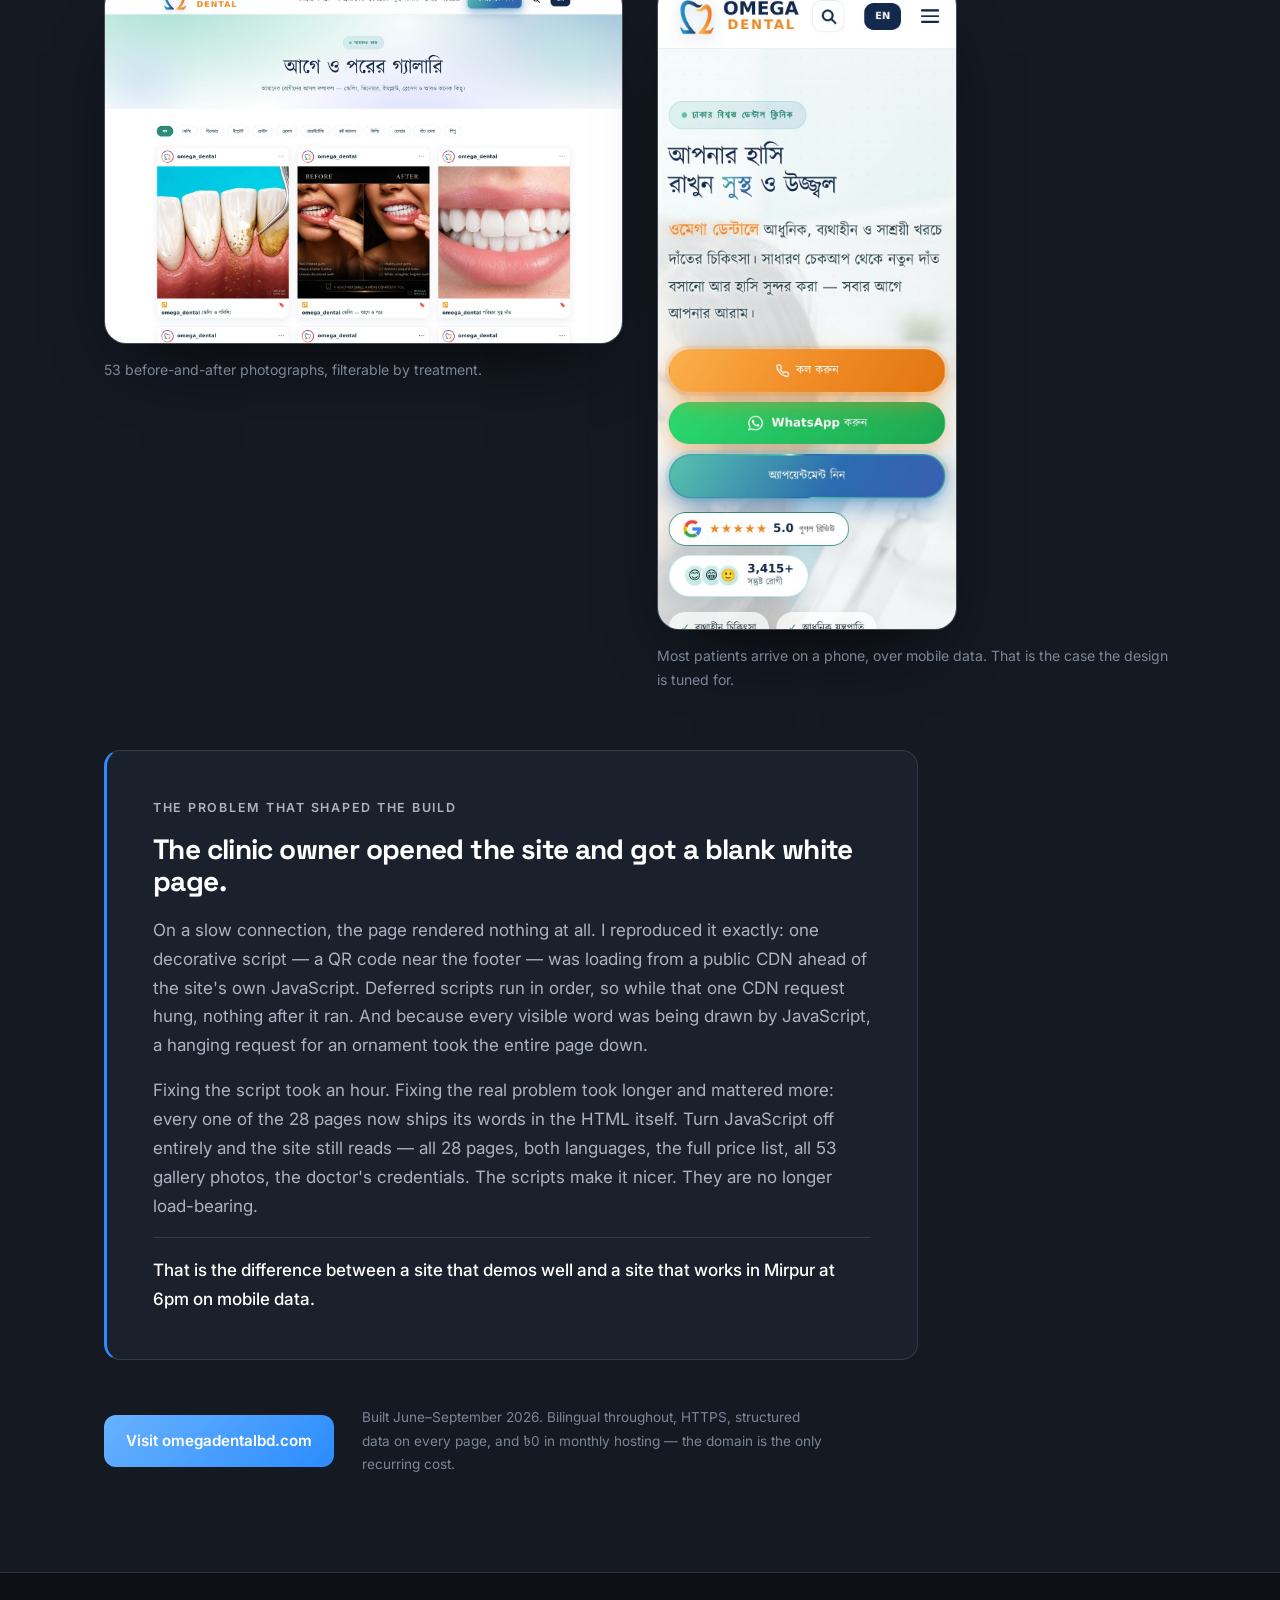
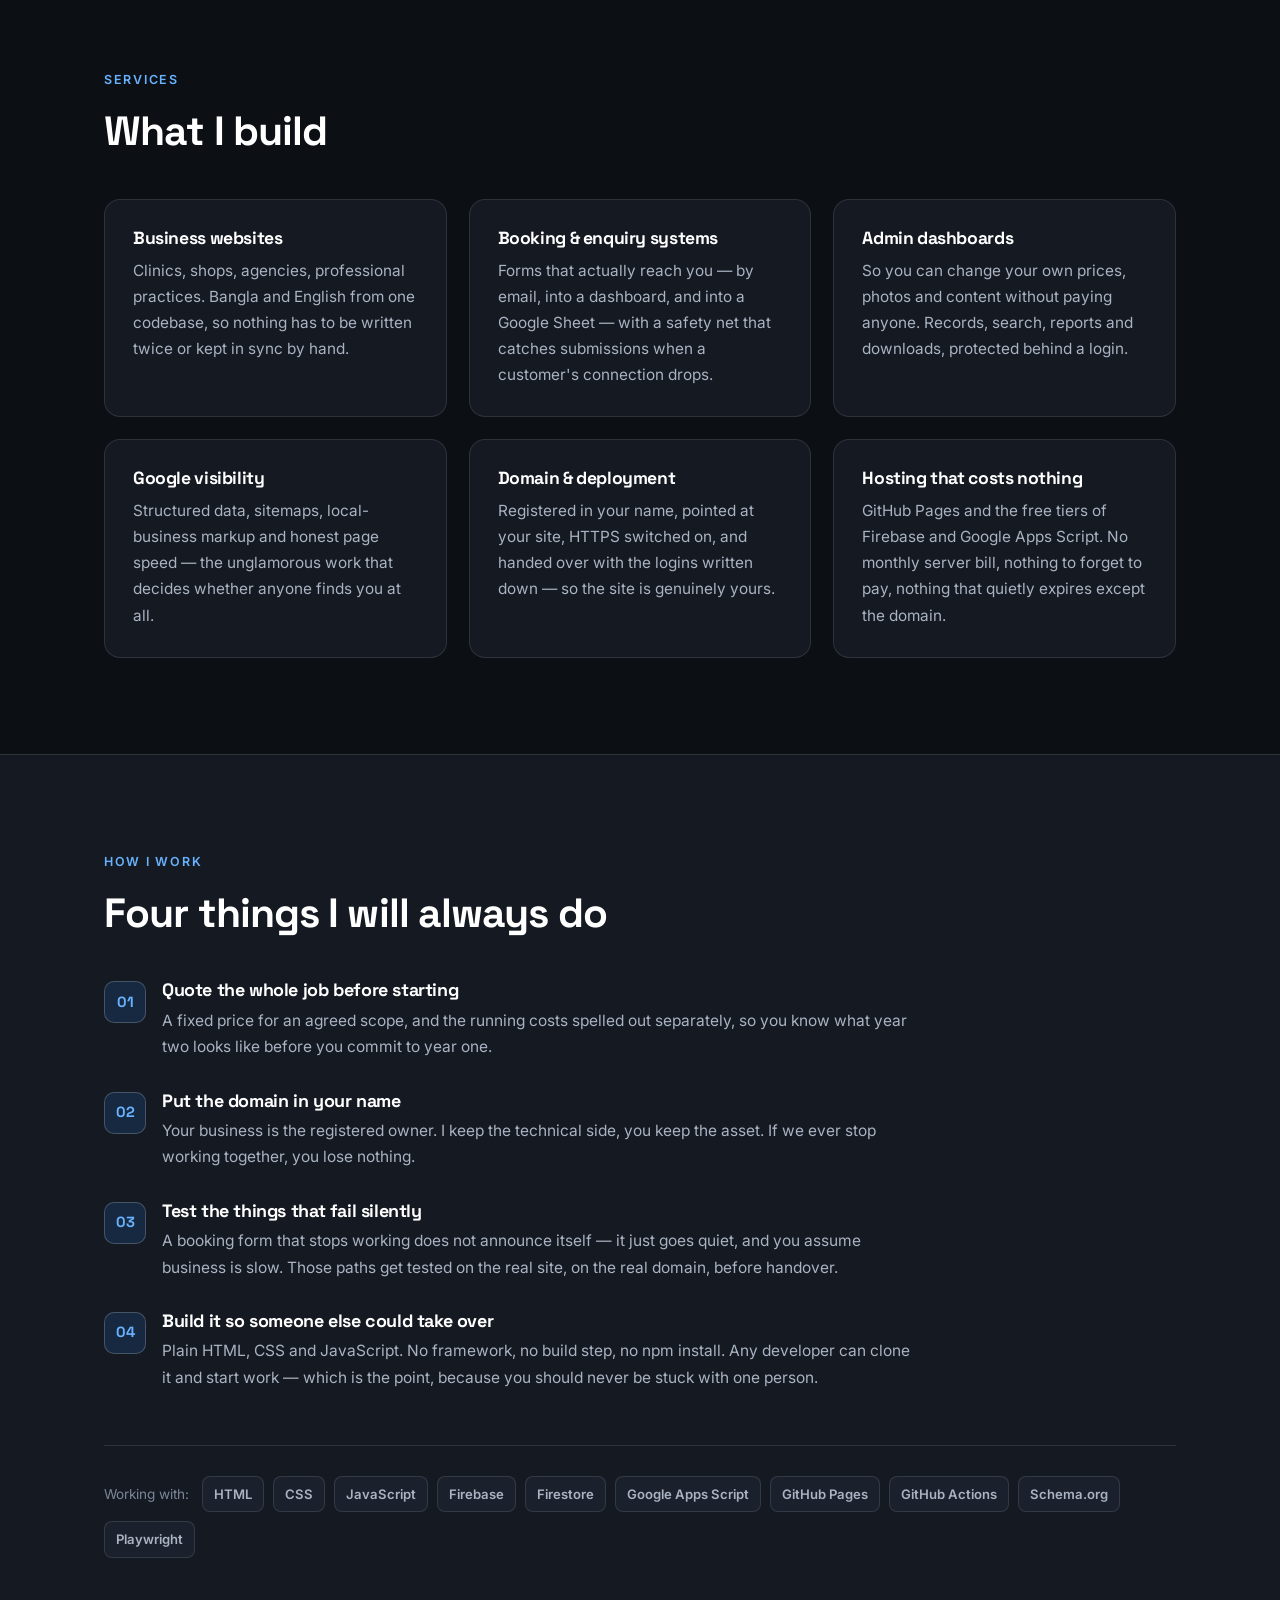
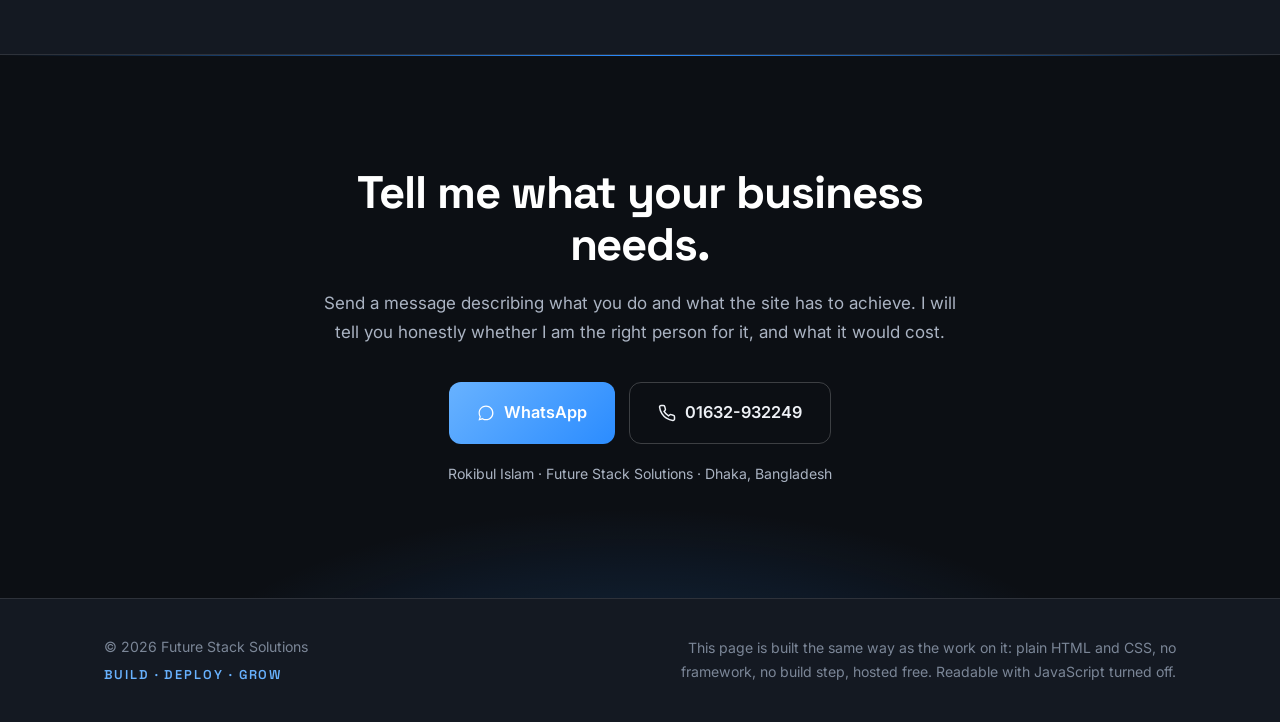
==== commit cd1bc4f1: "Redesign dark, from the reference board rather than my own taste The first design was light editoria" ====
--- a/index.html
+++ b/index.html
@@ -15,11 +15,11 @@
 <meta name="twitter:title" content="Future Stack Solutions — Websites for Bangladeshi businesses">
 <meta name="twitter:description" content="Fast, bilingual websites built to run on free hosting and to keep working when the network doesn't.">
 <meta name="twitter:image" content="https://podenapata-sys.github.io/fs-solutions/assets/work/omega-home.jpg">
-<meta name="theme-color" content="#0D1117">
+<meta name="theme-color" content="#0c0f14">
 <link rel="preconnect" href="https://fonts.googleapis.com">
 <link rel="preconnect" href="https://fonts.gstatic.com" crossorigin>
 <link rel="stylesheet" href="https://fonts.googleapis.com/css2?family=Space+Grotesk:wght@500;600;700&family=Inter:wght@400;500;600;700&family=Noto+Sans+Bengali:wght@400;500;600;700&display=swap">
-<link rel="stylesheet" href="assets/styles.css?v=1">
+<link rel="stylesheet" href="assets/styles.css?v=2">
 <script type="application/ld+json">
 {
   "@context":"https://schema.org",
--- a/assets/styles.css
+++ b/assets/styles.css
@@ -1,143 +1,155 @@
 /* Future Stack Solutions — portfolio
    Plain CSS, no framework, no build step. Deliberately: the page is itself an
    argument for the way the work is built, so it has to hold up to the same test.
-   Everything here degrades to a readable document with CSS or JS switched off. */
+   Everything here degrades to a readable document with CSS or JS switched off.
+
+   Dark-dominant on purpose. Measured across the 100-image reference board: 79 were
+   dark (mean luminance under 110) against 7 light, and the accent hues ran 40% blue
+   family (cyan + azure), 19% red, 9% orange. Azure also happens to be the logo's own
+   colour, so the palette below is that intersection rather than a guess. */
 
 :root{
-  --ink:#14161c;
-  --ink-2:#3d4350;
-  --muted:#6b7280;
-  --line:#e6e5e1;
-  --bg:#faf9f6;
-  --bg-2:#ffffff;
-  --dark:#0e1117;
-  --dark-2:#171b24;
-  --accent:#0a6ce8;
-  --accent-2:#2b8cff;
-  --amber:#d97706;
+  --bg:#0c0f14;          /* page ground */
+  --bg-2:#141922;        /* raised surfaces: cards, alternating bands */
+  --bg-3:#1b212c;        /* one step further up: the incident callout */
+  --ink:#eef1f6;         /* primary text */
+  --ink-2:#aab3c2;       /* secondary text */
+  --muted:#7b8697;       /* captions, meta */
+  --line:rgba(255,255,255,.11);
+  --line-2:rgba(255,255,255,.2);
+  --accent:#2b8cff;
+  --accent-2:#68b2ff;
+  --accent-dim:rgba(43,140,255,.14);
   --r:16px;
   --r-lg:22px;
   --f-head:"Space Grotesk","Noto Sans Bengali",system-ui,sans-serif;
   --f-body:"Inter","Noto Sans Bengali",system-ui,-apple-system,sans-serif;
-  --shadow:0 1px 2px rgba(20,22,28,.05),0 12px 32px -12px rgba(20,22,28,.16);
   --wrap:1120px;
 }
-/* Bangla needs a little more line height and a font that actually has the glyphs. */
+/* Bangla needs more line height and a font that actually carries the glyphs. */
 html[data-lang="bn"]{--f-head:"Noto Sans Bengali","Space Grotesk",system-ui,sans-serif;
                      --f-body:"Noto Sans Bengali","Inter",system-ui,sans-serif}
 html[data-lang="bn"] body{line-height:1.85}
 
 *{box-sizing:border-box}
-html{scroll-behavior:smooth;scroll-padding-top:88px;-webkit-text-size-adjust:100%}
+html{scroll-behavior:smooth;scroll-padding-top:88px;-webkit-text-size-adjust:100%;
+     color-scheme:dark}
 body{margin:0;background:var(--bg);color:var(--ink);font-family:var(--f-body);
      font-size:17px;line-height:1.7;-webkit-font-smoothing:antialiased}
-h1,h2,h3{font-family:var(--f-head);font-weight:700;line-height:1.15;letter-spacing:-.02em;margin:0}
+h1,h2,h3{font-family:var(--f-head);font-weight:700;line-height:1.14;letter-spacing:-.022em;
+         margin:0;color:#fff}
 p{margin:0}
 img{max-width:100%;height:auto;display:block}
 a{color:inherit}
 .wrap{width:100%;max-width:var(--wrap);margin:0 auto;padding-inline:24px}
 
-.skip{position:absolute;left:-9999px;top:0;background:var(--ink);color:#fff;padding:12px 18px;z-index:100;border-radius:0 0 10px 0}
+.skip{position:absolute;left:-9999px;top:0;background:var(--accent);color:#fff;
+      padding:12px 18px;z-index:100;border-radius:0 0 10px 0}
 .skip:focus{left:0}
-:focus-visible{outline:2.5px solid var(--accent);outline-offset:3px;border-radius:6px}
+:focus-visible{outline:2.5px solid var(--accent-2);outline-offset:3px;border-radius:6px}
 
 /* ── header ── */
-.site-head{position:sticky;top:0;z-index:50;background:rgba(250,249,246,.82);
-           backdrop-filter:saturate(160%) blur(12px);border-bottom:1px solid var(--line)}
+.site-head{position:sticky;top:0;z-index:50;background:rgba(12,15,20,.78);
+           backdrop-filter:saturate(160%) blur(14px);border-bottom:1px solid var(--line)}
 .head-in{display:flex;align-items:center;gap:20px;height:72px}
 .logo{display:flex;align-items:center;gap:11px;text-decoration:none;flex-shrink:0}
-.logo-mark{width:38px;height:38px;border-radius:11px;background:var(--ink);color:#fff;
-           font-family:var(--f-head);font-weight:700;font-size:.92rem;letter-spacing:.02em;
-           display:grid;place-items:center;flex-shrink:0}
-.logo-tx{font-family:var(--f-head);font-weight:700;font-size:1.02rem;line-height:1.1;letter-spacing:-.01em}
-.logo-tx small{display:block;font-weight:500;font-size:.74rem;color:var(--muted);letter-spacing:.06em;text-transform:uppercase}
+.logo-mark{width:38px;height:38px;border-radius:11px;flex-shrink:0;display:grid;place-items:center;
+           background:linear-gradient(140deg,var(--accent-2),var(--accent));color:#fff;
+           font-family:var(--f-head);font-weight:700;font-size:.92rem;letter-spacing:.02em}
+.logo-tx{font-family:var(--f-head);font-weight:700;font-size:1.02rem;line-height:1.1;
+         letter-spacing:-.01em;color:#fff}
+.logo-tx small{display:block;font-weight:500;font-size:.74rem;color:var(--muted);
+               letter-spacing:.07em;text-transform:uppercase}
 .nav{display:flex;gap:26px;margin-left:auto}
 .nav a{text-decoration:none;font-size:.92rem;font-weight:500;color:var(--ink-2);white-space:nowrap;
        padding:4px 0;border-bottom:1.5px solid transparent;transition:color .15s,border-color .15s}
-.nav a:hover{color:var(--ink);border-bottom-color:var(--accent)}
+.nav a:hover{color:#fff;border-bottom-color:var(--accent)}
 .head-act{display:flex;align-items:center;gap:10px;margin-left:auto}
 .nav+.head-act{margin-left:24px}
-.lang{background:none;border:1.5px solid var(--line);border-radius:10px;padding:7px 12px;
+.lang{background:none;border:1.5px solid var(--line-2);border-radius:10px;padding:7px 12px;
       font:600 .82rem/1 var(--f-body);color:var(--ink-2);cursor:pointer;white-space:nowrap;
       transition:border-color .15s,color .15s}
-.lang:hover{border-color:var(--ink);color:var(--ink)}
+.lang:hover{border-color:var(--accent);color:#fff}
 
 /* ── buttons ── */
 .btn{display:inline-flex;align-items:center;justify-content:center;gap:9px;
-     background:var(--ink);color:#fff;text-decoration:none;font-weight:600;font-size:.95rem;
-     padding:13px 22px;border-radius:12px;white-space:nowrap;
-     transition:transform .18s,box-shadow .18s,background .18s}
-.btn:hover{transform:translateY(-2px);box-shadow:0 10px 24px -10px rgba(20,22,28,.5);background:#000}
+     background:linear-gradient(135deg,var(--accent-2),var(--accent));color:#fff;
+     text-decoration:none;font-weight:600;font-size:.95rem;padding:13px 22px;border-radius:12px;
+     white-space:nowrap;transition:transform .18s,box-shadow .18s,filter .18s}
+.btn:hover{transform:translateY(-2px);box-shadow:0 12px 30px -12px rgba(43,140,255,.75);filter:brightness(1.07)}
 .btn svg{width:18px;height:18px;flex-shrink:0}
 .btn-sm{padding:9px 16px;font-size:.87rem;border-radius:10px}
 .btn-lg{padding:16px 28px;font-size:1.02rem}
-.btn-ghost{background:transparent;color:var(--ink);border:1.5px solid var(--line)}
-.btn-ghost:hover{background:transparent;border-color:var(--ink);box-shadow:none}
+.btn-ghost{background:none;color:var(--ink);border:1.5px solid var(--line-2)}
+.btn-ghost:hover{border-color:var(--accent);box-shadow:none;filter:none}
 
 /* ── hero ── */
-.hero{padding:clamp(56px,9vw,104px) 0 clamp(44px,6vw,72px);
+.hero{position:relative;padding:clamp(60px,9.5vw,116px) 0 clamp(48px,6vw,76px);overflow:hidden;
       background:
-        radial-gradient(900px 340px at 12% -8%,rgba(10,108,232,.13),transparent 62%),
-        radial-gradient(700px 300px at 92% 6%,rgba(43,140,255,.10),transparent 60%)}
-.eyebrow{font-size:.78rem;font-weight:600;letter-spacing:.13em;text-transform:uppercase;
-         color:var(--accent);margin-bottom:18px}
+        radial-gradient(1000px 420px at 8% -12%,rgba(43,140,255,.20),transparent 64%),
+        radial-gradient(760px 340px at 96% 4%,rgba(104,178,255,.11),transparent 62%)}
+/* a hairline of brand colour along the top edge, the way the reference board uses
+   a single saturated stripe against a dark field */
+.hero::before{content:"";position:absolute;inset:0 0 auto;height:1px;
+              background:linear-gradient(90deg,transparent,var(--accent),transparent)}
+.eyebrow{font-size:.78rem;font-weight:600;letter-spacing:.14em;text-transform:uppercase;
+         color:var(--accent-2);margin-bottom:18px}
 html[data-lang="bn"] .eyebrow{letter-spacing:.04em;text-transform:none;font-size:.86rem}
-.hero h1{font-size:clamp(2.15rem,5.6vw,4rem);max-width:17ch}
+.hero h1{font-size:clamp(2.2rem,5.9vw,4.25rem);max-width:17ch}
 .hero h1 em{display:block;font-style:normal;color:var(--muted)}
 .lede{font-size:clamp(1.02rem,1.7vw,1.2rem);color:var(--ink-2);max-width:60ch;margin-top:24px}
-.hero-cta{display:flex;flex-wrap:wrap;gap:12px;margin-top:32px}
-.hero-facts{list-style:none;display:flex;flex-wrap:wrap;gap:14px;padding:0;margin:44px 0 0}
+.hero-cta{display:flex;flex-wrap:wrap;gap:12px;margin-top:34px}
+.hero-facts{list-style:none;display:flex;flex-wrap:wrap;gap:14px;padding:0;margin:48px 0 0}
 .hero-facts li{background:var(--bg-2);border:1px solid var(--line);border-radius:var(--r);
-               padding:15px 20px;min-width:150px;flex:1 1 auto;max-width:280px}
-.hero-facts b{display:block;font-family:var(--f-head);font-size:1.2rem;letter-spacing:-.01em}
+               padding:16px 20px;min-width:150px;flex:1 1 auto;max-width:280px}
+.hero-facts b{display:block;font-family:var(--f-head);font-size:1.2rem;color:#fff;letter-spacing:-.01em}
 .hero-facts span{display:block;font-size:.85rem;color:var(--muted);margin-top:2px}
 
 /* ── sections ── */
-.section{padding:clamp(56px,8vw,92px) 0}
+.section{padding:clamp(60px,8vw,96px) 0}
 .section-alt{background:var(--bg-2);border-block:1px solid var(--line)}
-.sec-head{max-width:62ch;margin-bottom:42px}
-.sec-head h2{font-size:clamp(1.7rem,3.4vw,2.5rem)}
+.sec-head{max-width:62ch;margin-bottom:44px}
+.sec-head h2{font-size:clamp(1.75rem,3.5vw,2.55rem)}
 .sec-sub{color:var(--ink-2);margin-top:16px;font-size:1.04rem}
 
-/* ── case study ── */
-.case{padding:clamp(56px,8vw,92px) 0;background:var(--dark);color:#e8eaf0}
-.case .sec-head h2{color:#fff}
-.case .sec-sub{color:#a8afbf}
-.case .eyebrow{color:#7cb6ff}
+/* ── case study ──
+   Reads as its own chapter: a slightly raised ground, so the light screenshots inside
+   it sit in a frame rather than floating on the page. */
+.case{padding:clamp(60px,8vw,96px) 0;background:var(--bg-2);border-block:1px solid var(--line)}
 .shot{margin:0}
-.shot img{border-radius:var(--r-lg);border:1px solid rgba(255,255,255,.1);
-          box-shadow:0 30px 60px -30px rgba(0,0,0,.8)}
-.shot figcaption{font-size:.88rem;color:#98a0b0;margin-top:14px;max-width:58ch}
-.shot-lead{margin-bottom:44px}
-.metrics{display:grid;grid-template-columns:repeat(6,1fr);gap:1px;background:rgba(255,255,255,.1);
-         border:1px solid rgba(255,255,255,.1);border-radius:var(--r);overflow:hidden;margin-bottom:52px}
-.metrics div{background:var(--dark-2);padding:22px 16px;text-align:center}
-.metrics b{display:block;font-family:var(--f-head);font-size:1.75rem;color:#fff;letter-spacing:-.02em}
-.metrics span{display:block;font-size:.77rem;color:#98a0b0;margin-top:4px;line-height:1.4}
-.case-grid{display:grid;grid-template-columns:1fr 1fr;gap:34px 44px;margin-bottom:52px}
-.case-block h3{font-size:1.15rem;color:#fff;margin-bottom:10px}
-.case-block p{color:#a8afbf;font-size:.99rem}
-.shot-row{display:grid;grid-template-columns:1fr 1fr;gap:34px;margin-bottom:56px}
+.shot img{border-radius:var(--r-lg);border:1px solid var(--line-2);
+          box-shadow:0 34px 70px -34px rgba(0,0,0,.9)}
+.shot figcaption{font-size:.88rem;color:var(--muted);margin-top:14px;max-width:58ch}
+.shot-lead{margin-bottom:46px}
+.metrics{display:grid;grid-template-columns:repeat(6,1fr);gap:1px;background:var(--line);
+         border:1px solid var(--line);border-radius:var(--r);overflow:hidden;margin-bottom:54px}
+.metrics div{background:var(--bg);padding:22px 16px;text-align:center}
+.metrics b{display:block;font-family:var(--f-head);font-size:1.8rem;color:var(--accent-2);
+           letter-spacing:-.02em}
+.metrics span{display:block;font-size:.77rem;color:var(--muted);margin-top:4px;line-height:1.4}
+.case-grid{display:grid;grid-template-columns:1fr 1fr;gap:34px 44px;margin-bottom:54px}
+.case-block h3{font-size:1.15rem;margin-bottom:10px}
+.case-block p{color:var(--ink-2);font-size:.99rem}
+.shot-row{display:grid;grid-template-columns:1fr 1fr;gap:34px;margin-bottom:58px}
 .shot-phone img{max-width:300px}
 
-.story{background:var(--dark-2);border:1px solid rgba(255,255,255,.1);border-left:3px solid var(--amber);
-       border-radius:var(--r);padding:clamp(26px,4vw,44px);max-width:74ch;margin-bottom:44px}
-.story .eyebrow{color:#fbbf24}
-.story h3{font-size:clamp(1.25rem,2.6vw,1.7rem);color:#fff;margin-bottom:18px}
-.story p{color:#a8afbf;margin-bottom:16px}
+/* the incident — the page's turning point, so it gets the one accent edge */
+.story{background:var(--bg-3);border:1px solid var(--line);border-left:3px solid var(--accent);
+       border-radius:var(--r);padding:clamp(26px,4vw,46px);max-width:74ch;margin-bottom:46px}
+.story h3{font-size:clamp(1.28rem,2.6vw,1.75rem);margin-bottom:18px}
+.story p{color:var(--ink-2);margin-bottom:16px}
 .story p:last-child{margin-bottom:0}
-.story-note{color:#e8eaf0!important;font-weight:500;border-top:1px solid rgba(255,255,255,.1);padding-top:18px}
+.story-note{color:#fff!important;font-weight:500;border-top:1px solid var(--line);padding-top:18px}
 .case-foot{display:flex;flex-wrap:wrap;align-items:center;gap:20px 28px}
-.case-foot .btn{background:#fff;color:var(--dark)}
-.case-foot .btn:hover{background:#fff}
-.tiny{font-size:.85rem;color:#98a0b0;max-width:52ch}
+.tiny{font-size:.85rem;color:var(--muted);max-width:52ch}
 
 /* ── cards ── */
 .cards{display:grid;grid-template-columns:repeat(3,1fr);gap:22px}
 .card{background:var(--bg-2);border:1px solid var(--line);border-radius:var(--r);padding:28px;
-      transition:transform .2s,box-shadow .2s}
-.card:hover{transform:translateY(-3px);box-shadow:var(--shadow)}
+      transition:transform .2s,border-color .2s,background .2s}
+.card:hover{transform:translateY(-3px);border-color:var(--line-2);background:var(--bg-3)}
 .section-alt .card{background:var(--bg)}
+.section-alt .card:hover{background:var(--bg-3)}
 .card h3{font-size:1.1rem;margin-bottom:10px}
 .card p{color:var(--ink-2);font-size:.96rem}
 
@@ -145,45 +157,46 @@
 .steps{list-style:none;counter-reset:s;padding:0;margin:0;display:grid;gap:30px;max-width:74ch}
 .steps li{counter-increment:s;position:relative;padding-left:58px}
 .steps li::before{content:counter(s,decimal-leading-zero);position:absolute;left:0;top:1px;
-                  font-family:var(--f-head);font-weight:700;font-size:.92rem;color:var(--accent);
-                  border:1.5px solid var(--line);border-radius:10px;width:40px;height:40px;
-                  display:grid;place-items:center;background:var(--bg-2)}
+                  font-family:var(--f-head);font-weight:700;font-size:.92rem;color:var(--accent-2);
+                  border:1px solid var(--line-2);border-radius:10px;width:40px;height:40px;
+                  display:grid;place-items:center;background:var(--accent-dim)}
 .steps h3{font-size:1.12rem;margin-bottom:7px}
 .steps p{color:var(--ink-2);font-size:.97rem}
-.stack{display:flex;flex-wrap:wrap;align-items:center;gap:9px;margin-top:52px;
+.stack{display:flex;flex-wrap:wrap;align-items:center;gap:9px;margin-top:54px;
        padding-top:30px;border-top:1px solid var(--line)}
 .stack span{font-size:.85rem;color:var(--muted);margin-right:4px}
 .stack b{font-size:.82rem;font-weight:600;background:var(--bg);border:1px solid var(--line);
          border-radius:8px;padding:6px 11px;color:var(--ink-2)}
-.section-alt .stack b{background:var(--bg-2)}
+.section-alt .stack b{background:var(--bg-3)}
 
 /* ── contact ── */
-.contact{padding:clamp(60px,9vw,104px) 0;background:var(--dark);color:#e8eaf0;text-align:center}
-.contact-in{max-width:62ch}
-.contact h2{font-size:clamp(1.8rem,4vw,2.8rem);color:#fff}
-.contact p{color:#a8afbf;margin-top:18px}
-.contact-cta{display:flex;flex-wrap:wrap;gap:14px;justify-content:center;margin-top:34px}
-.contact .btn{background:#fff;color:var(--dark)}
-.contact .btn:hover{background:#fff}
-.contact .btn-ghost{background:transparent;color:#fff;border-color:rgba(255,255,255,.28)}
-.contact .btn-ghost:hover{border-color:#fff}
-.contact-meta{font-size:.88rem;color:#7d8697;margin-top:30px}
+.contact{position:relative;padding:clamp(64px,9vw,112px) 0;text-align:center;overflow:hidden;
+         background:
+           radial-gradient(720px 300px at 50% 120%,rgba(43,140,255,.22),transparent 66%),
+           var(--bg)}
+.contact::before{content:"";position:absolute;inset:0 0 auto;height:1px;
+                 background:linear-gradient(90deg,transparent,var(--accent),transparent)}
+.contact-in{position:relative;max-width:62ch}
+.contact h2{font-size:clamp(1.85rem,4.1vw,2.85rem)}
+.contact p{color:var(--ink-2);margin-top:18px}
+.contact-cta{display:flex;flex-wrap:wrap;gap:14px;justify-content:center;margin-top:36px}
+.contact-meta{font-size:.88rem;color:var(--muted);margin-top:32px}
 
 /* ── footer ── */
 .site-foot{padding:36px 0;background:var(--bg-2);border-top:1px solid var(--line)}
 .foot-in{display:flex;flex-wrap:wrap;justify-content:space-between;gap:14px 32px;align-items:center}
 .site-foot p{font-size:.88rem;color:var(--muted)}
-/* The strapline from the logo. Kept quiet and lowercase-weighted so it reads as a
-   signature rather than a second headline competing with the contact section above. */
+/* The strapline from the logo. Quiet and spaced so it signs the page rather than
+   competing with the contact headline directly above it. */
 .foot-brand b{display:block;font-family:var(--f-head);font-weight:600;font-size:.8rem;
-              letter-spacing:.14em;text-transform:uppercase;color:var(--accent);margin-top:5px}
+              letter-spacing:.15em;text-transform:uppercase;color:var(--accent-2);margin-top:5px}
 html[data-lang="bn"] .foot-brand b{letter-spacing:.04em;text-transform:none;font-size:.86rem}
-.site-foot .tiny{color:var(--muted);max-width:56ch;text-align:right}
+.site-foot .tiny{max-width:56ch;text-align:right}
 
 /* ── responsive ──
-   The nav collapses to nothing rather than to a burger: there are four links and they
-   are all reachable by scrolling. A hamburger for four anchors is machinery without a
-   job, and machinery is what breaks. */
+   The nav collapses to nothing rather than to a burger: there are four links and all
+   four targets are reachable by scrolling. A hamburger for four anchors is machinery
+   without a job, and machinery is what breaks. */
 @media(max-width:940px){
   .metrics{grid-template-columns:repeat(3,1fr)}
   .cards{grid-template-columns:1fr 1fr}
@@ -206,8 +219,8 @@
   .metrics{grid-template-columns:1fr 1fr}
   .cards{grid-template-columns:1fr}
   .logo-tx{font-size:.95rem}
-  /* Scoped, not a blanket .btn rule — a full-width button is right in a stacked call to
-     action and wrong anywhere it shares a row with something else. */
+  /* Scoped, not a blanket .btn rule — full width is right in a stacked call to action
+     and wrong anywhere a button shares a row with something else. */
   .hero-cta .btn,.contact-cta .btn,.case-foot .btn{width:100%}
   .hero-cta,.contact-cta{flex-direction:column}
   .steps li{padding-left:0}
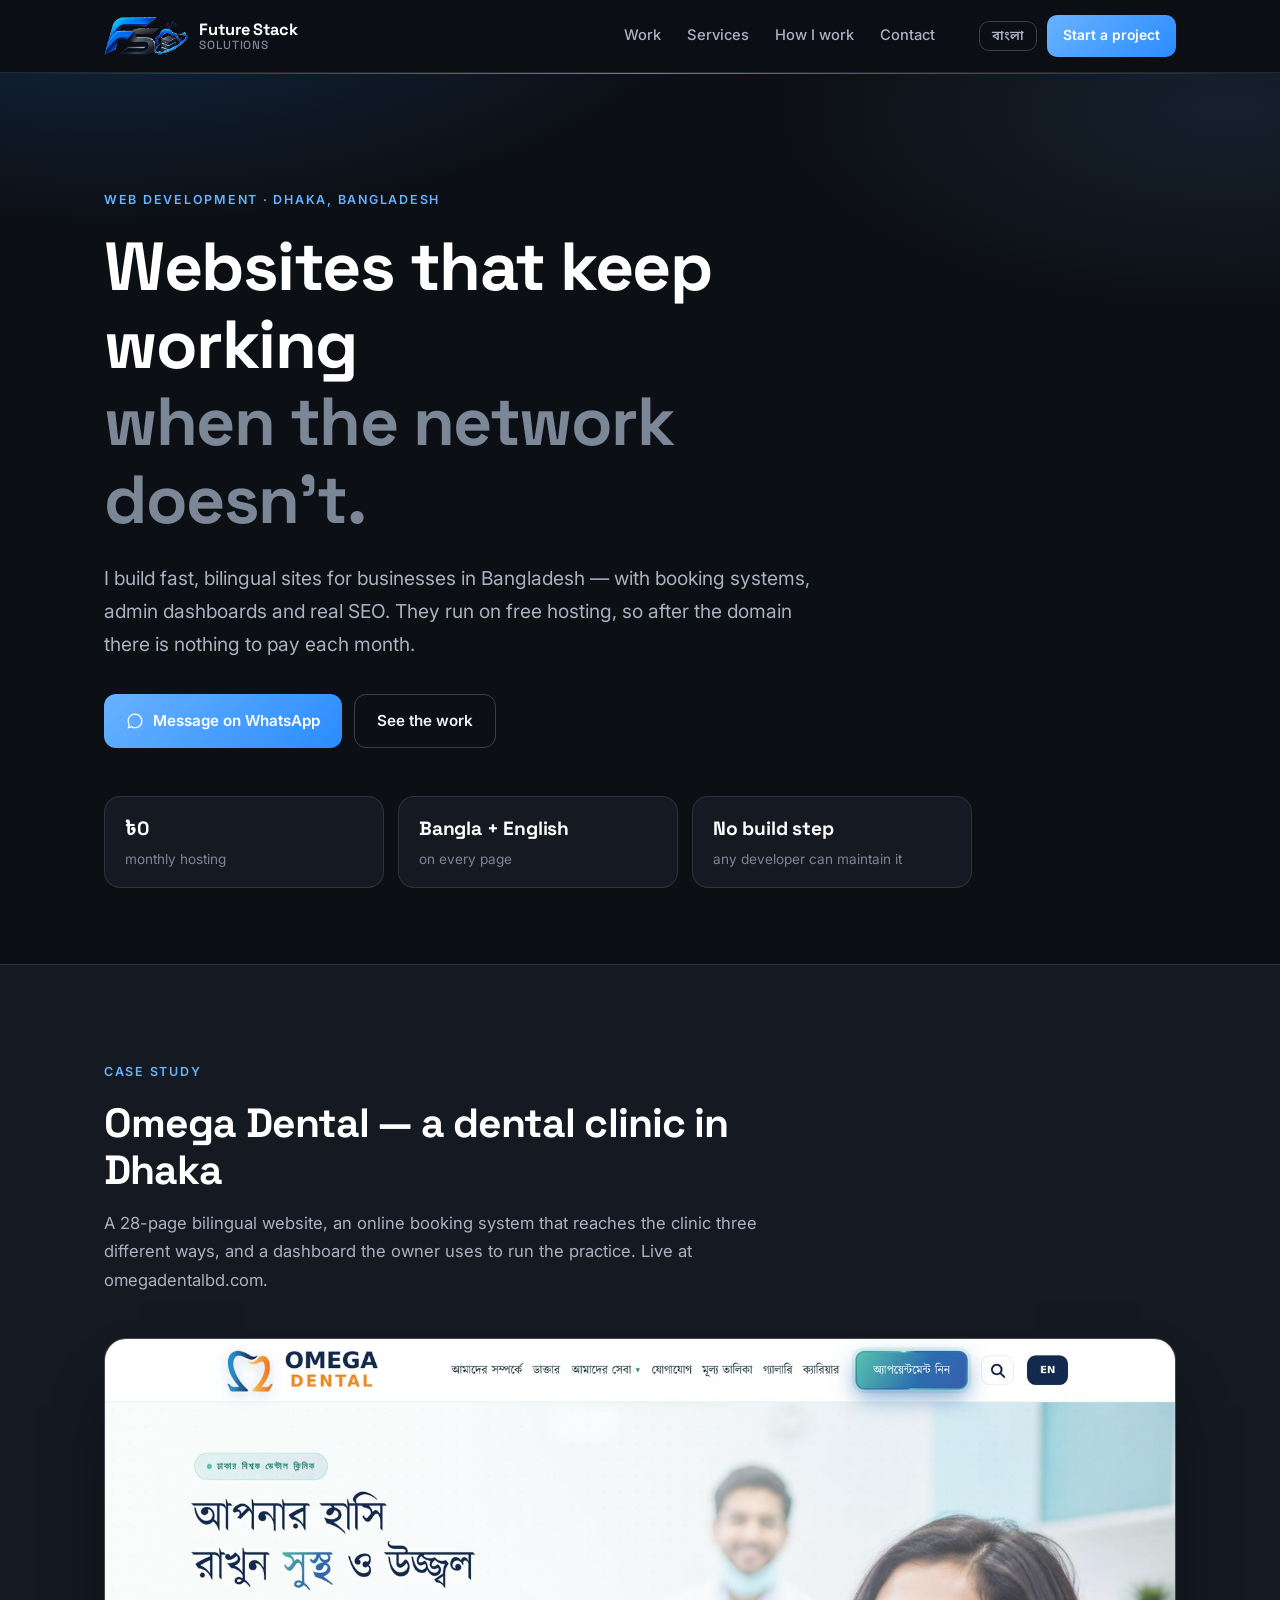
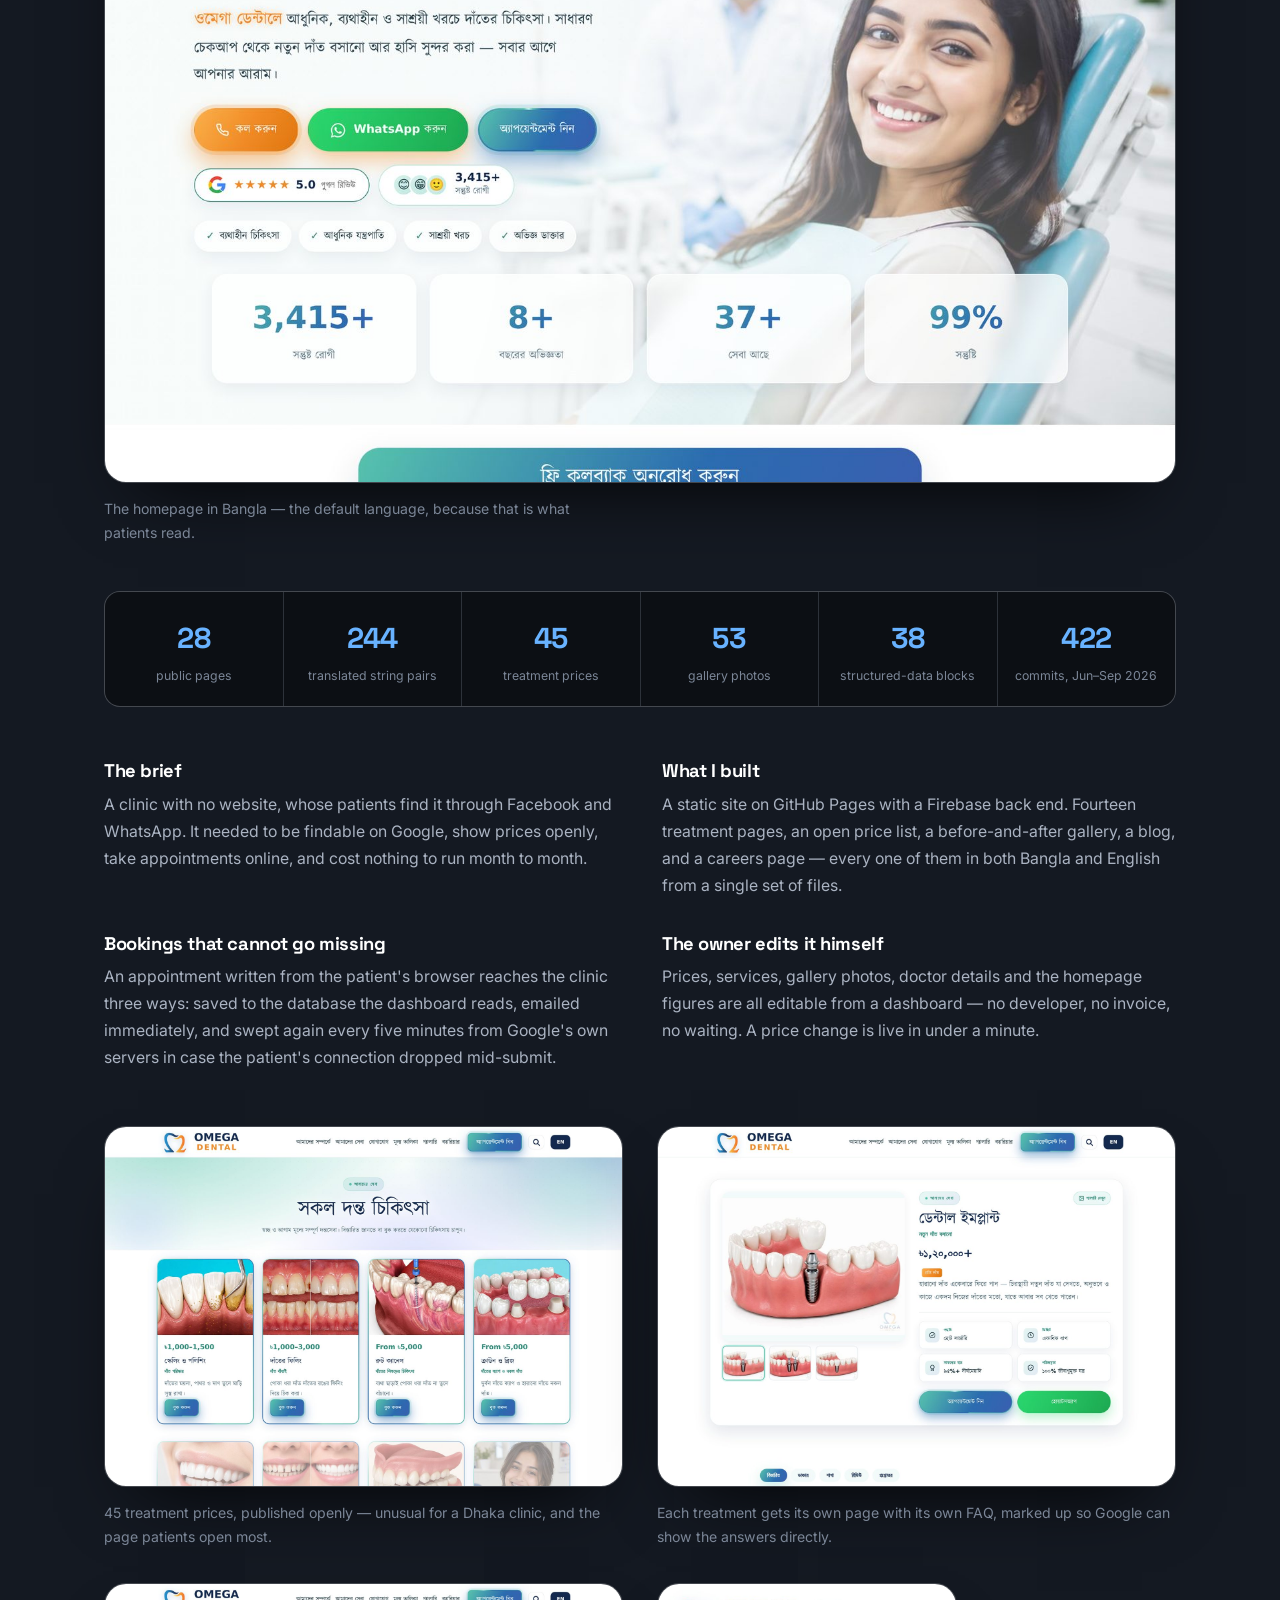
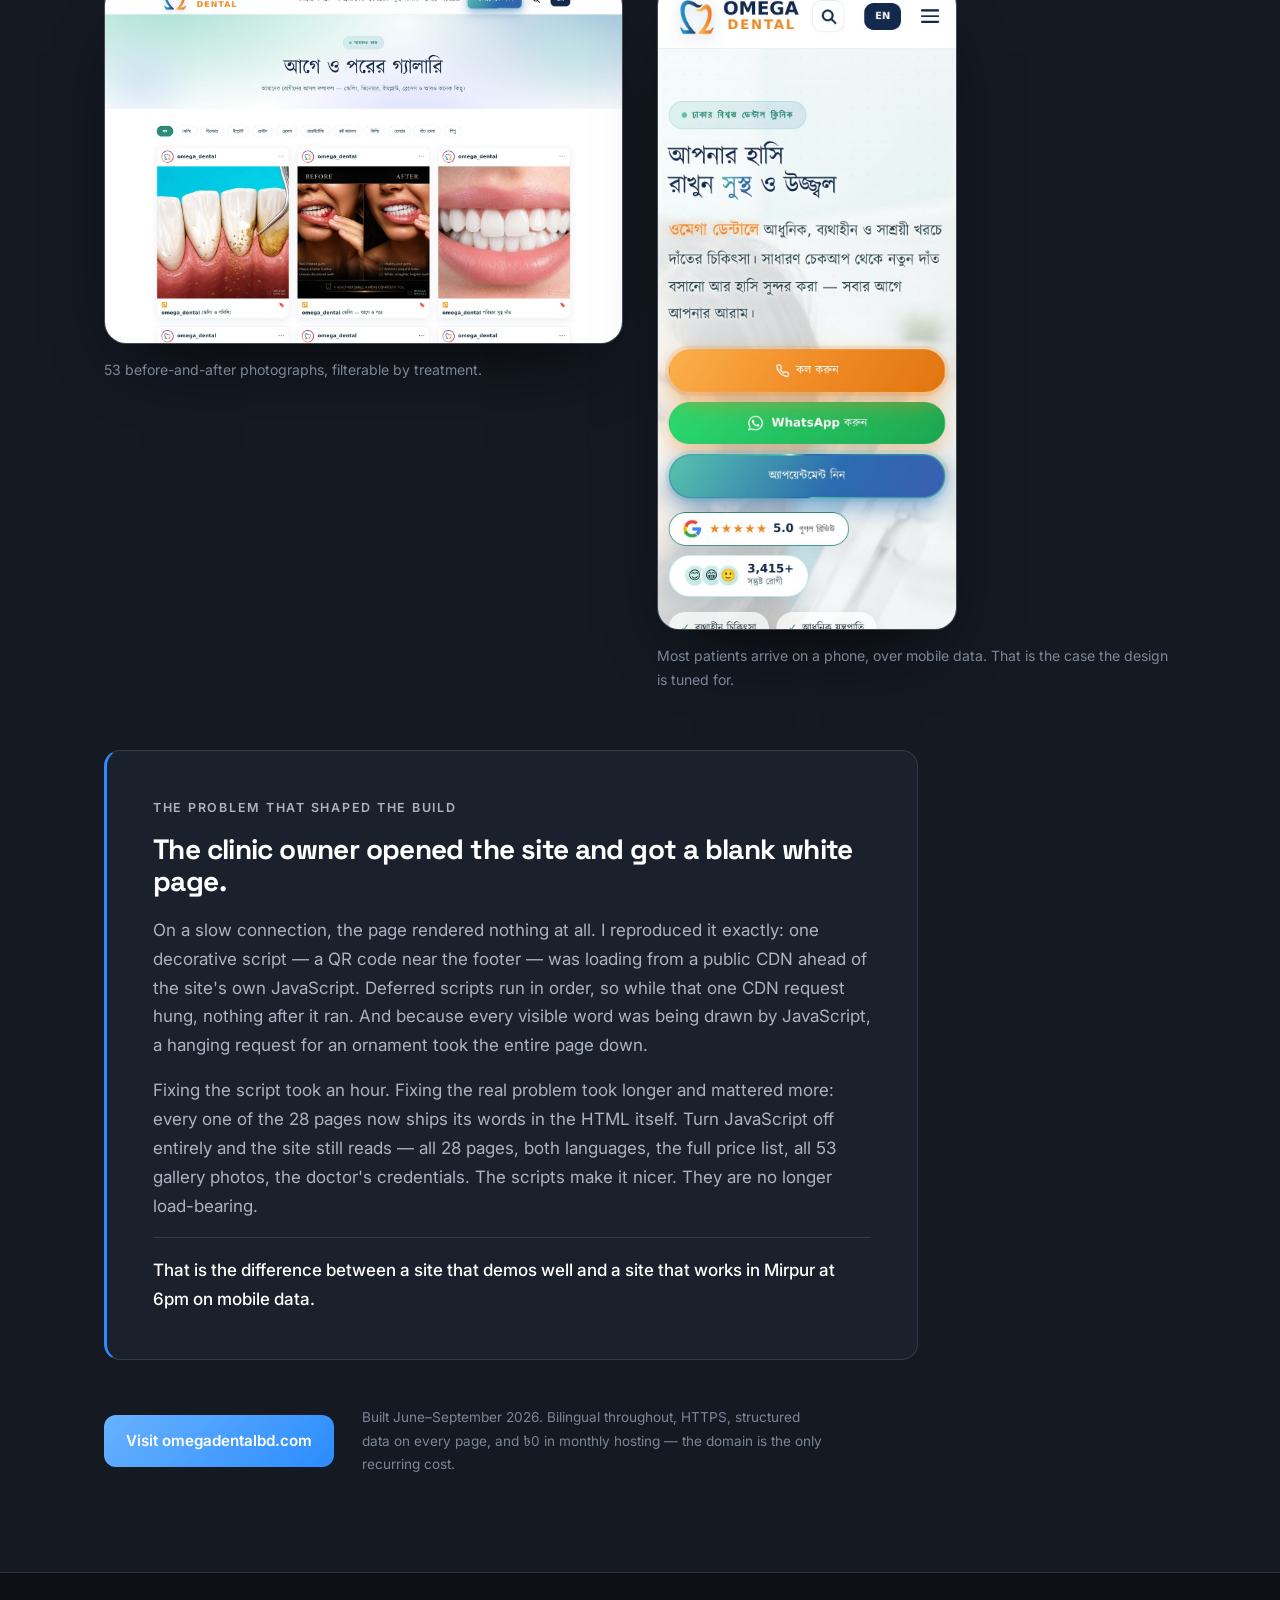
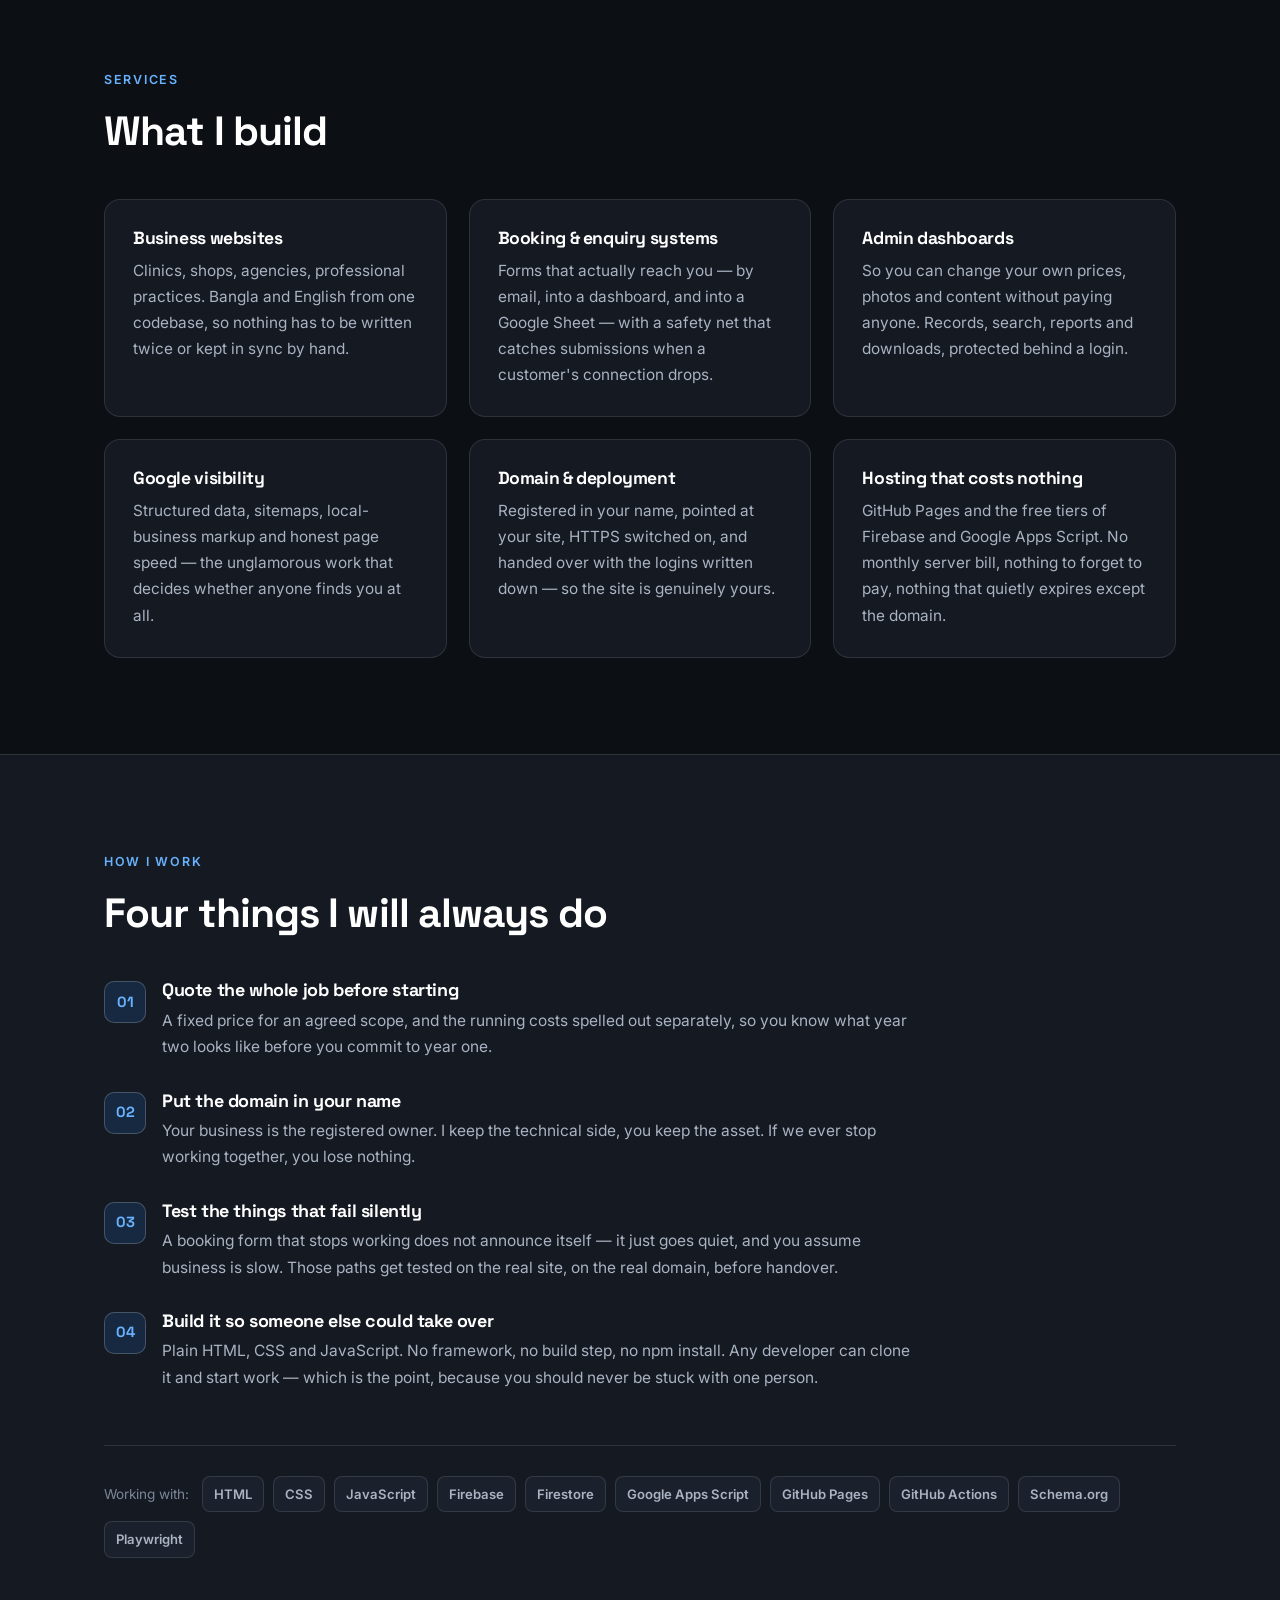
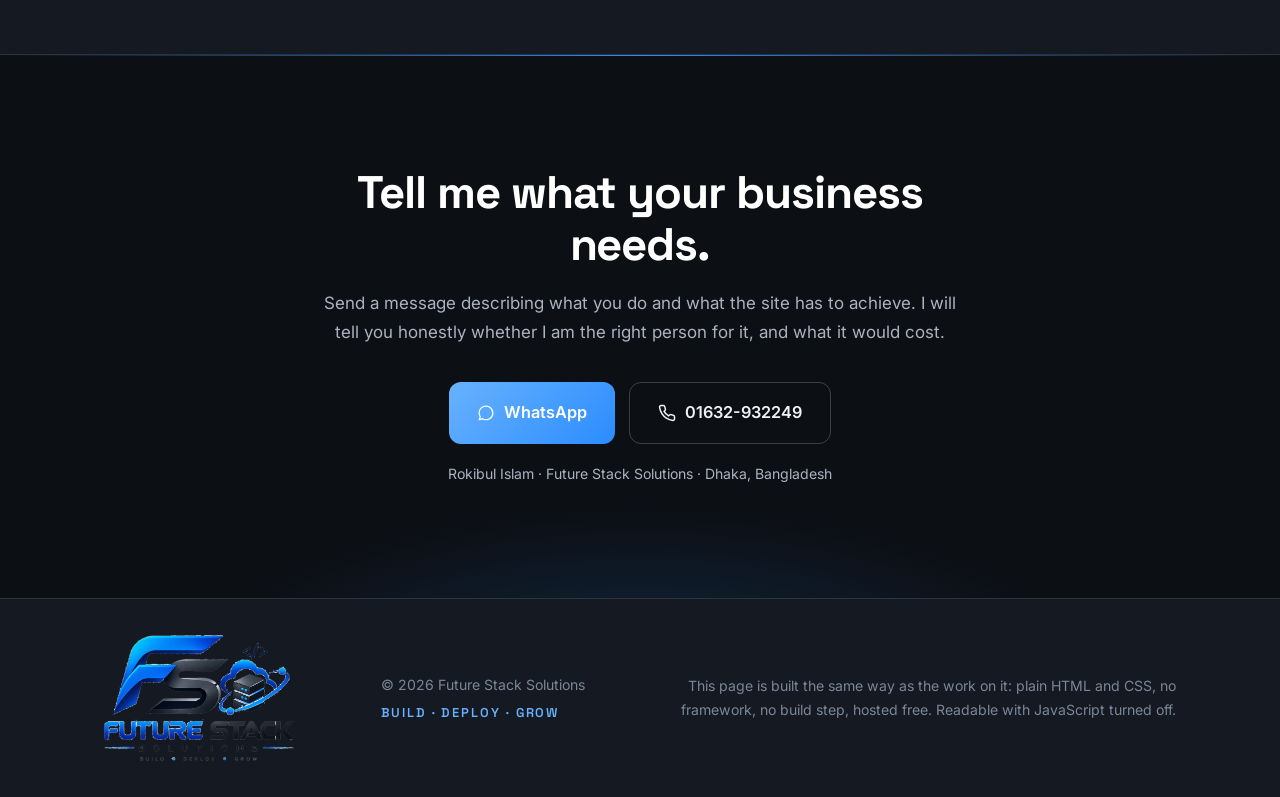
==== commit 9c0aa0c4: "Use the real logo: header mark, footer lockup, favicon and share card Derived from the supplied JPEG" ====
--- a/index.html
+++ b/index.html
@@ -3,6 +3,9 @@
 <head>
 <meta charset="utf-8">
 <meta name="viewport" content="width=device-width,initial-scale=1">
+<link rel="icon" href="assets/favicon.ico" sizes="any">
+<link rel="icon" type="image/png" href="assets/favicon.png?v=1">
+<link rel="apple-touch-icon" href="assets/favicon.png?v=1">
 <title>Future Stack Solutions — Websites for Bangladeshi businesses</title>
 <meta name="description" content="Future Stack Solutions builds fast, bilingual websites for businesses in Bangladesh — booking systems, admin dashboards and SEO, running on free hosting so there is nothing to pay each month.">
 <link rel="canonical" href="https://podenapata-sys.github.io/fs-solutions/">
@@ -10,16 +13,19 @@
 <meta property="og:title" content="Future Stack Solutions — Websites for Bangladeshi businesses">
 <meta property="og:description" content="Fast, bilingual websites built to run on free hosting and to keep working when the network doesn't. See the Omega Dental case study.">
 <meta property="og:url" content="https://podenapata-sys.github.io/fs-solutions/">
-<meta property="og:image" content="https://podenapata-sys.github.io/fs-solutions/assets/work/omega-home.jpg">
+<meta property="og:image" content="https://podenapata-sys.github.io/fs-solutions/assets/share-1200x630.jpg?v=1">
 <meta name="twitter:card" content="summary_large_image">
 <meta name="twitter:title" content="Future Stack Solutions — Websites for Bangladeshi businesses">
 <meta name="twitter:description" content="Fast, bilingual websites built to run on free hosting and to keep working when the network doesn't.">
-<meta name="twitter:image" content="https://podenapata-sys.github.io/fs-solutions/assets/work/omega-home.jpg">
+<meta name="twitter:image" content="https://podenapata-sys.github.io/fs-solutions/assets/share-1200x630.jpg?v=1">
+<meta property="og:image:width" content="1200">
+<meta property="og:image:height" content="630">
+<meta property="og:image:alt" content="Future Stack Solutions — Build, Deploy, Grow">
 <meta name="theme-color" content="#0c0f14">
 <link rel="preconnect" href="https://fonts.googleapis.com">
 <link rel="preconnect" href="https://fonts.gstatic.com" crossorigin>
 <link rel="stylesheet" href="https://fonts.googleapis.com/css2?family=Space+Grotesk:wght@500;600;700&family=Inter:wght@400;500;600;700&family=Noto+Sans+Bengali:wght@400;500;600;700&display=swap">
-<link rel="stylesheet" href="assets/styles.css?v=2">
+<link rel="stylesheet" href="assets/styles.css?v=4">
 <script type="application/ld+json">
 {
   "@context":"https://schema.org",
@@ -27,6 +33,9 @@
   "name":"Future Stack Solutions",
   "description":"Web development studio in Dhaka building bilingual websites, booking systems and admin dashboards for Bangladeshi businesses.",
   "url":"https://podenapata-sys.github.io/fs-solutions/",
+  "logo":"https://podenapata-sys.github.io/fs-solutions/assets/logo-full.png",
+  "image":"https://podenapata-sys.github.io/fs-solutions/assets/share-1200x630.jpg",
+  "slogan":"Build · Deploy · Grow",
   "telephone":"+8801632932249",
   "areaServed":"Bangladesh",
   "address":{"@type":"PostalAddress","addressLocality":"Dhaka","addressCountry":"BD"},
@@ -42,7 +51,7 @@
 <header class="site-head">
   <div class="wrap head-in">
     <a class="logo" href="#top">
-      <span class="logo-mark" aria-hidden="true">FS</span>
+      <img class="logo-mark" src="assets/logo-mark.png" alt="" width="300" height="135" decoding="async">
       <span class="logo-tx">Future Stack<small data-en="Solutions" data-bn="সলিউশনস">Solutions</small></span>
     </a>
     <nav class="nav" aria-label="Main">
@@ -281,6 +290,7 @@
 
 <footer class="site-foot">
   <div class="wrap foot-in">
+    <img class="foot-logo" src="assets/logo-full.png" alt="Future Stack Solutions" width="760" height="503" loading="lazy" decoding="async">
     <p class="foot-brand">© <span id="yr">2026</span> Future Stack Solutions
       <b data-en="Build · Deploy · Grow" data-bn="বিল্ড · ডিপ্লয় · গ্রো">Build · Deploy · Grow</b>
     </p>
--- a/assets/styles.css
+++ b/assets/styles.css
@@ -53,9 +53,10 @@
            backdrop-filter:saturate(160%) blur(14px);border-bottom:1px solid var(--line)}
 .head-in{display:flex;align-items:center;gap:20px;height:72px}
 .logo{display:flex;align-items:center;gap:11px;text-decoration:none;flex-shrink:0}
-.logo-mark{width:38px;height:38px;border-radius:11px;flex-shrink:0;display:grid;place-items:center;
-           background:linear-gradient(140deg,var(--accent-2),var(--accent));color:#fff;
-           font-family:var(--f-head);font-weight:700;font-size:.92rem;letter-spacing:.02em}
+/* The mark is the FS + cloud lockup, roughly 2.2:1 — height-constrained with width
+   auto so it can never be squashed, and no background plate: the artwork already
+   carries its own contrast against the dark ground. */
+.logo-mark{height:38px;width:auto;flex-shrink:0}
 .logo-tx{font-family:var(--f-head);font-weight:700;font-size:1.02rem;line-height:1.1;
          letter-spacing:-.01em;color:#fff}
 .logo-tx small{display:block;font-weight:500;font-size:.74rem;color:var(--muted);
@@ -185,6 +186,9 @@
 /* ── footer ── */
 .site-foot{padding:36px 0;background:var(--bg-2);border-top:1px solid var(--line)}
 .foot-in{display:flex;flex-wrap:wrap;justify-content:space-between;gap:14px 32px;align-items:center}
+/* The full lockup signs off the page — the one place it has room to be read properly,
+   rather than shrunk into a header slot where the strapline would be illegible. */
+.foot-logo{width:190px;height:auto;flex-shrink:0}
 .site-foot p{font-size:.88rem;color:var(--muted)}
 /* The strapline from the logo. Quiet and spaced so it signs the page rather than
    competing with the contact headline directly above it. */
@@ -226,6 +230,14 @@
   .steps li{padding-left:0}
   .steps li::before{position:static;margin-bottom:10px}
 }
+/* Below 400px the mark alone carries the brand. The Bangla word for "Solutions" is
+   wider than the English, which is what pushed the header past the viewport at 320px —
+   the mark is the recognisable part, so the text beside it is what goes. */
+@media(max-width:400px){
+  .logo-tx{display:none}
+  .logo-mark{height:34px}
+  .foot-logo{width:160px}
+}
 @media(prefers-reduced-motion:reduce){
   html{scroll-behavior:auto}
   *{transition:none!important;animation:none!important}
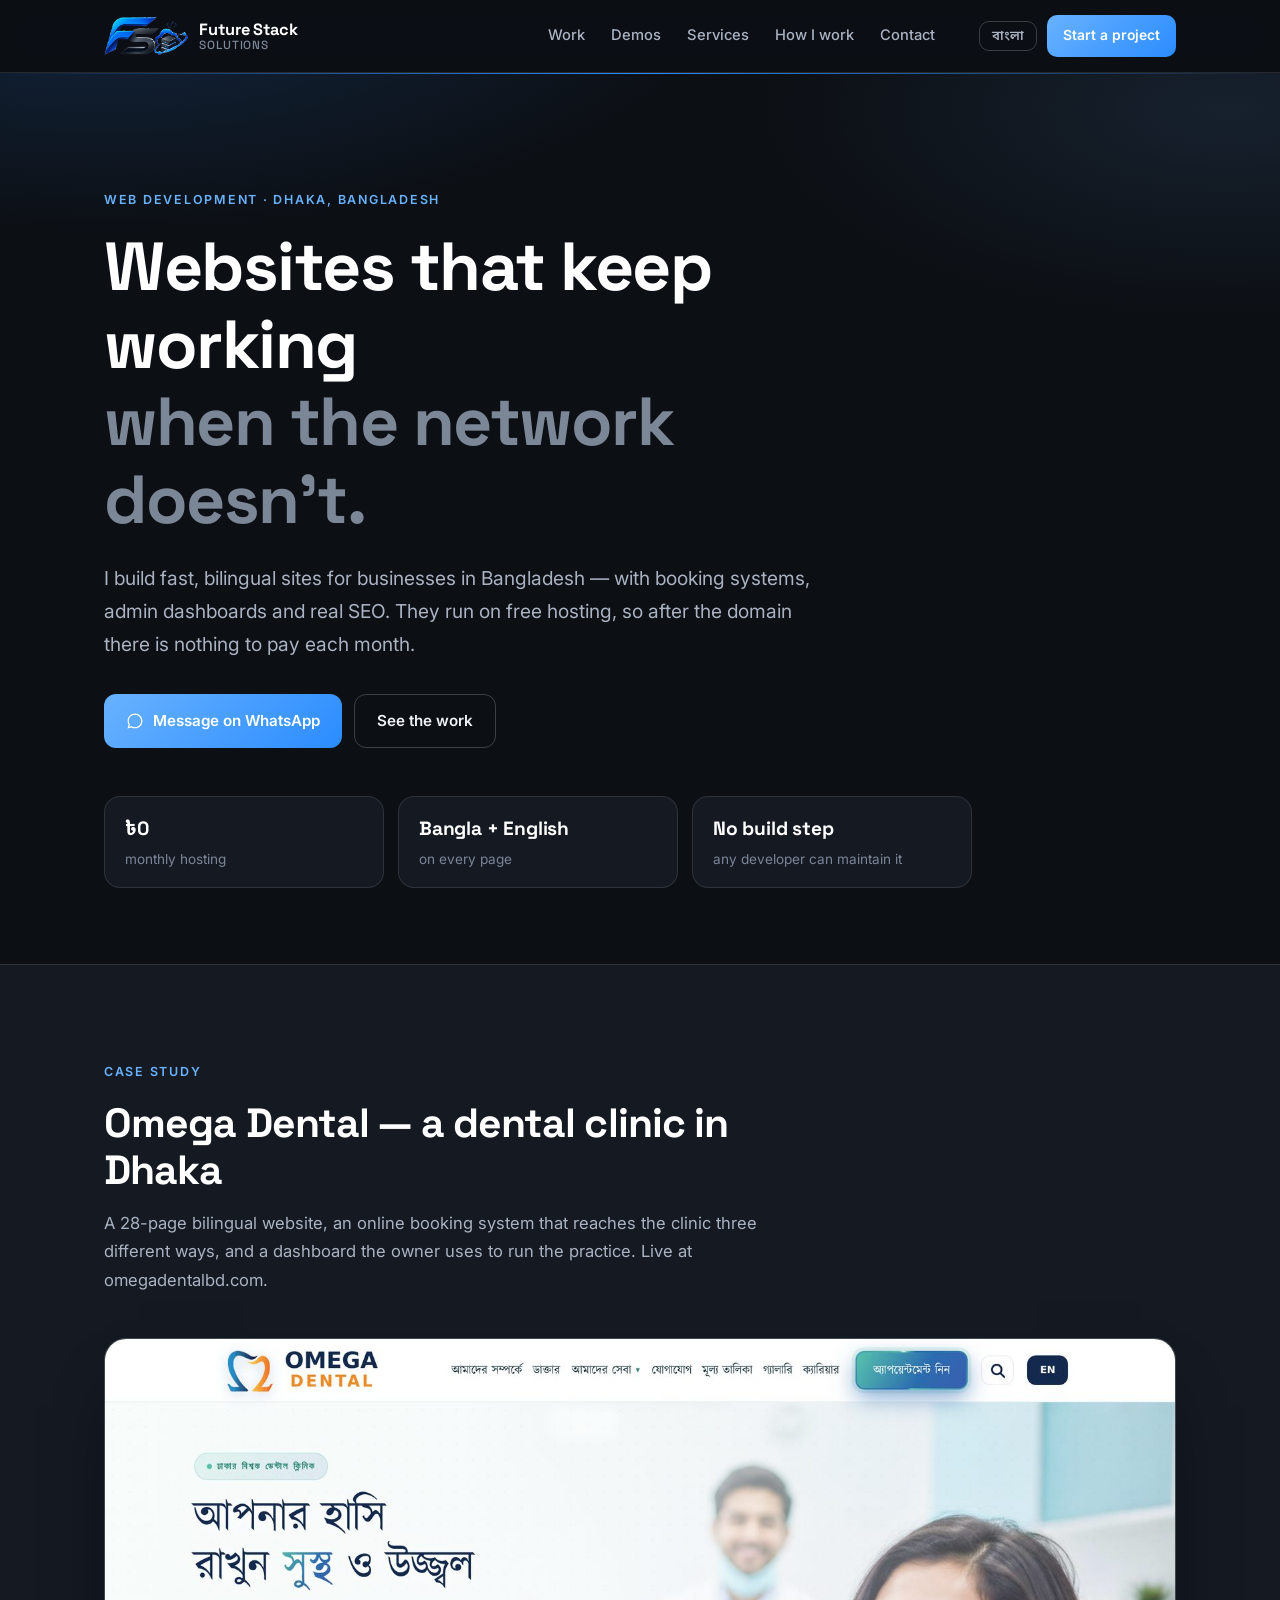
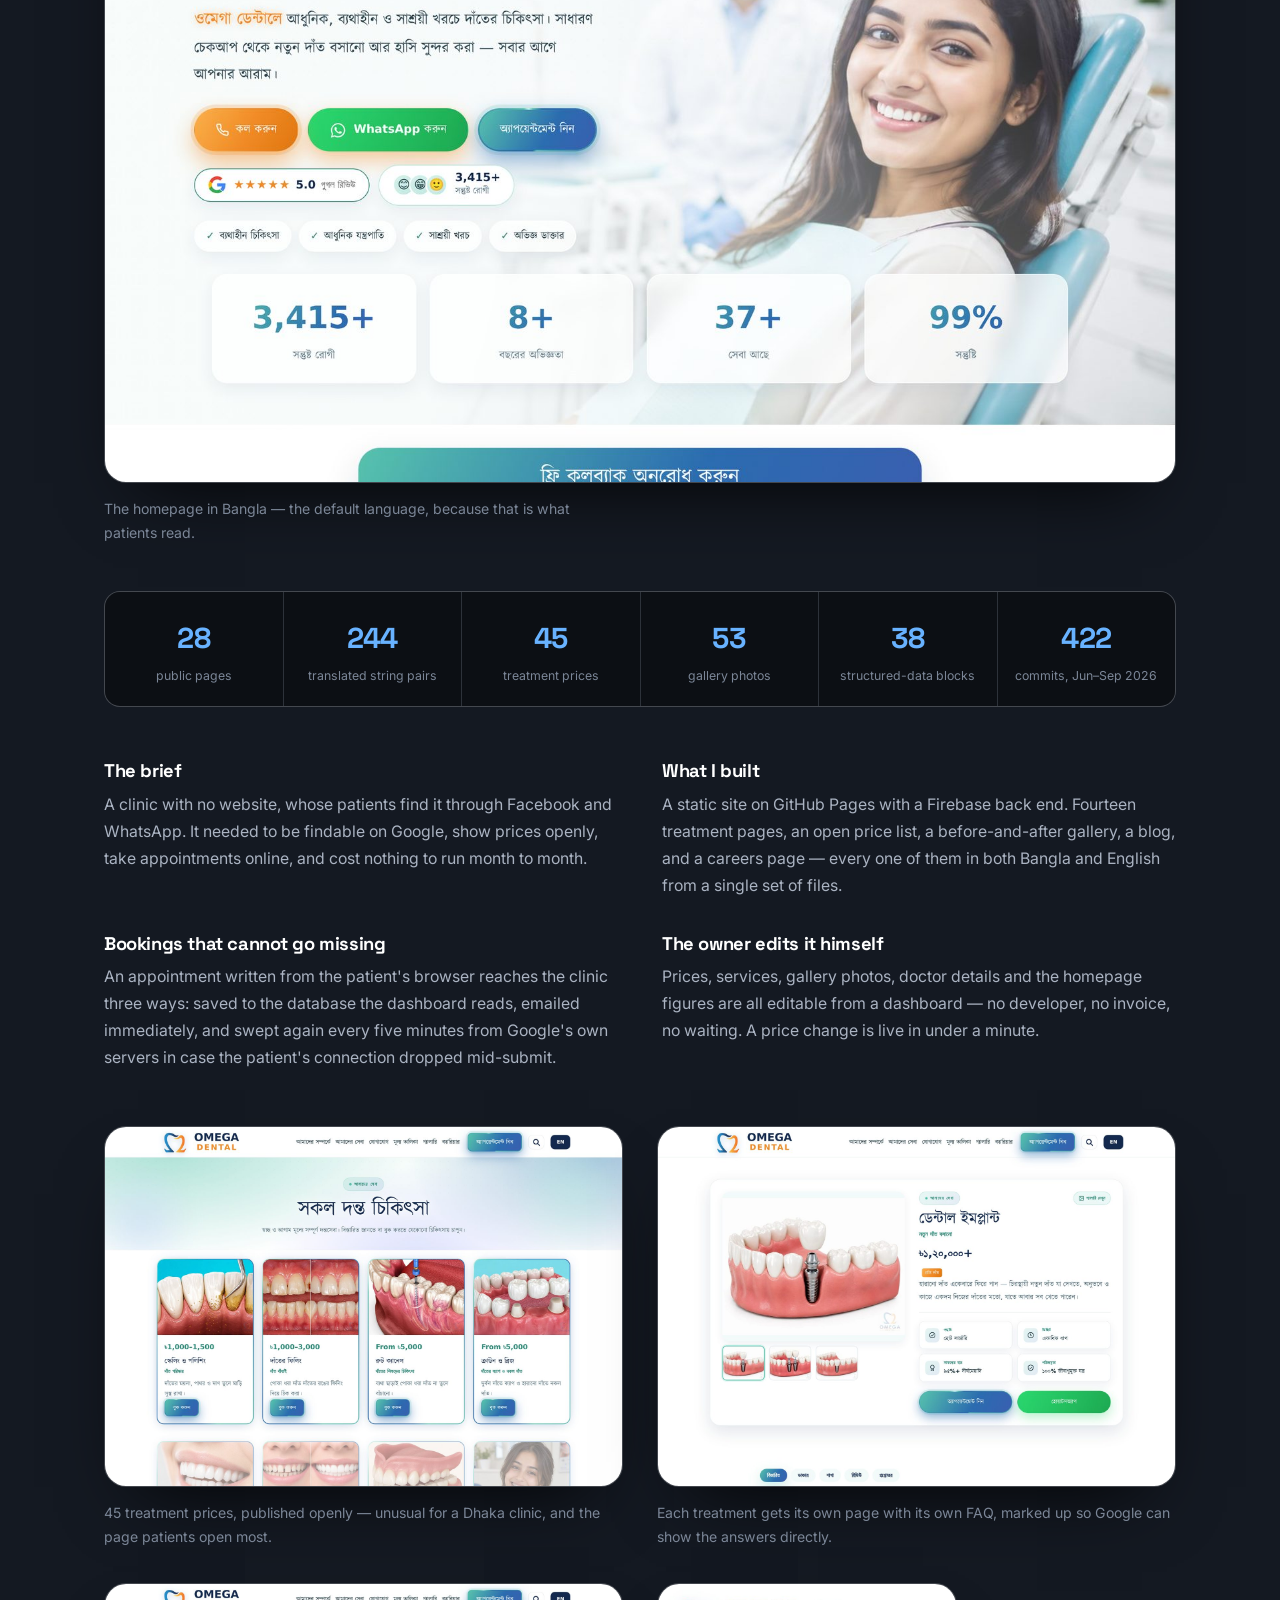
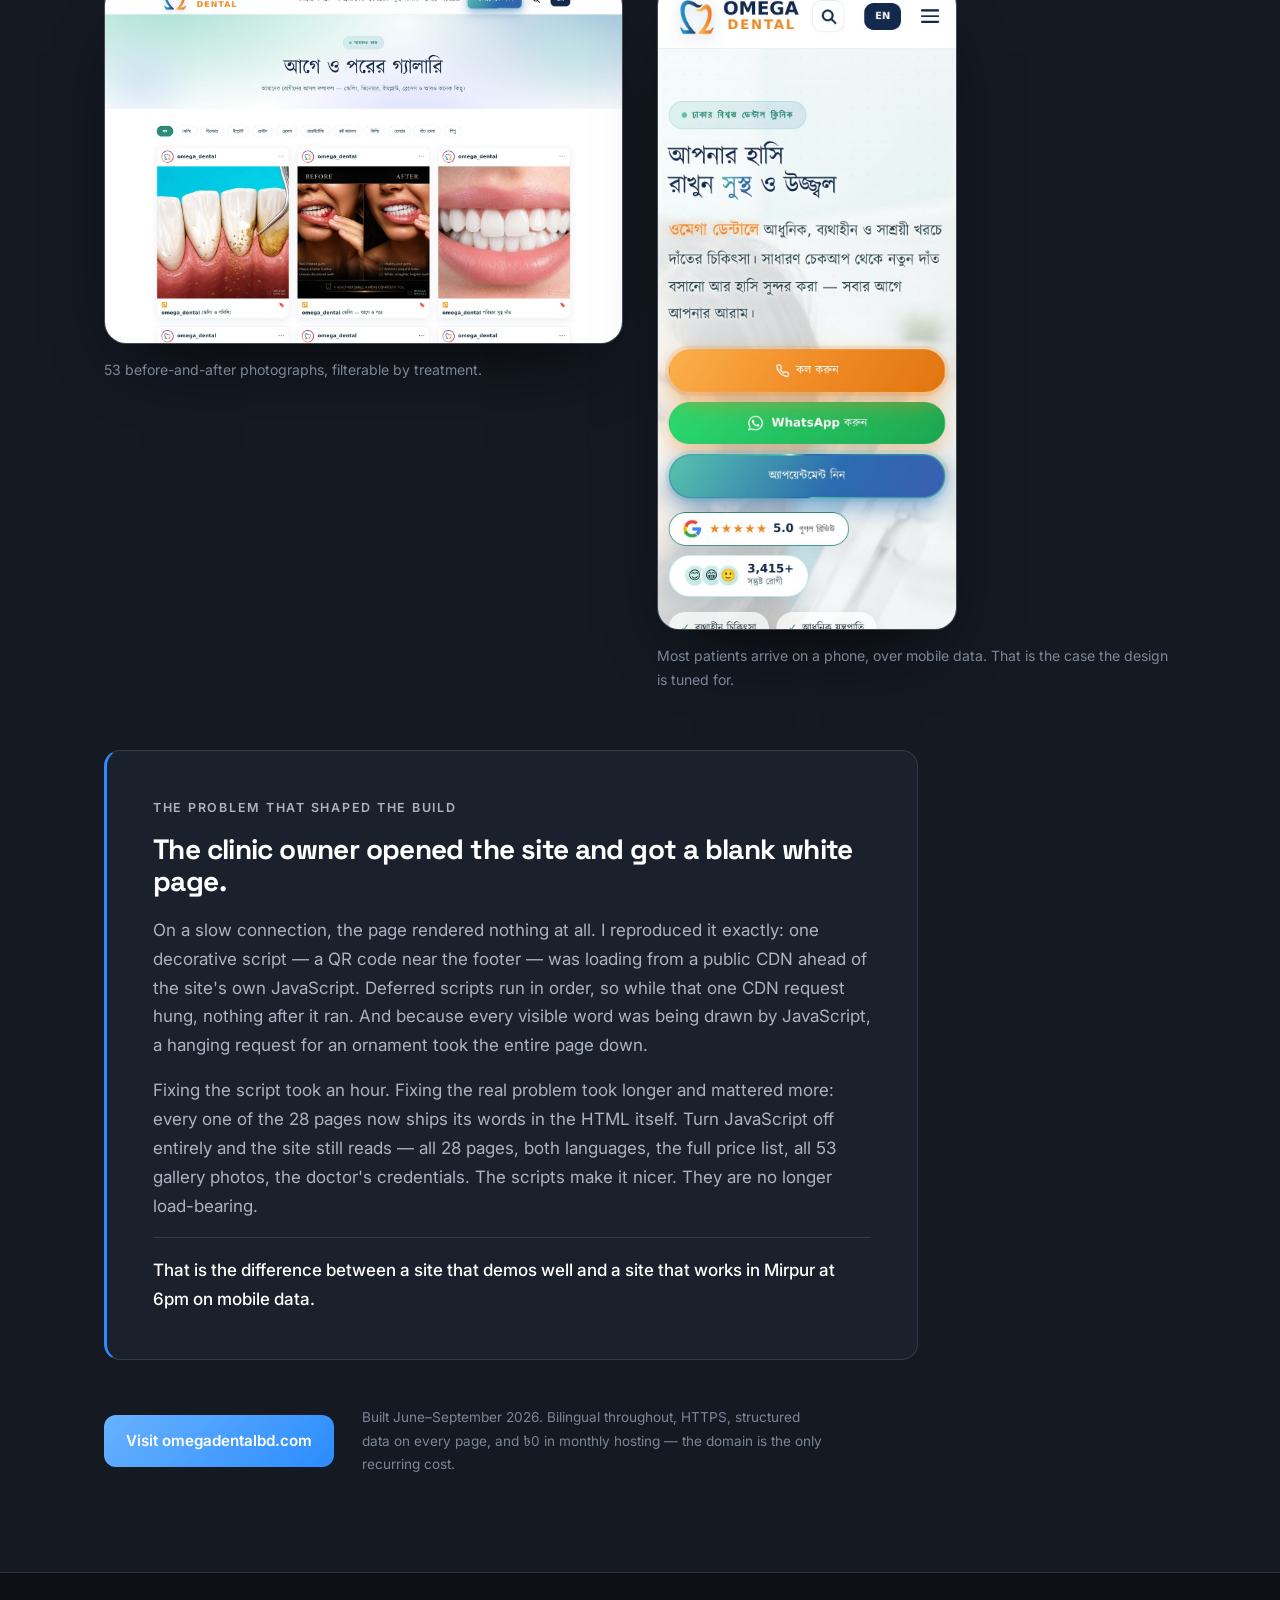
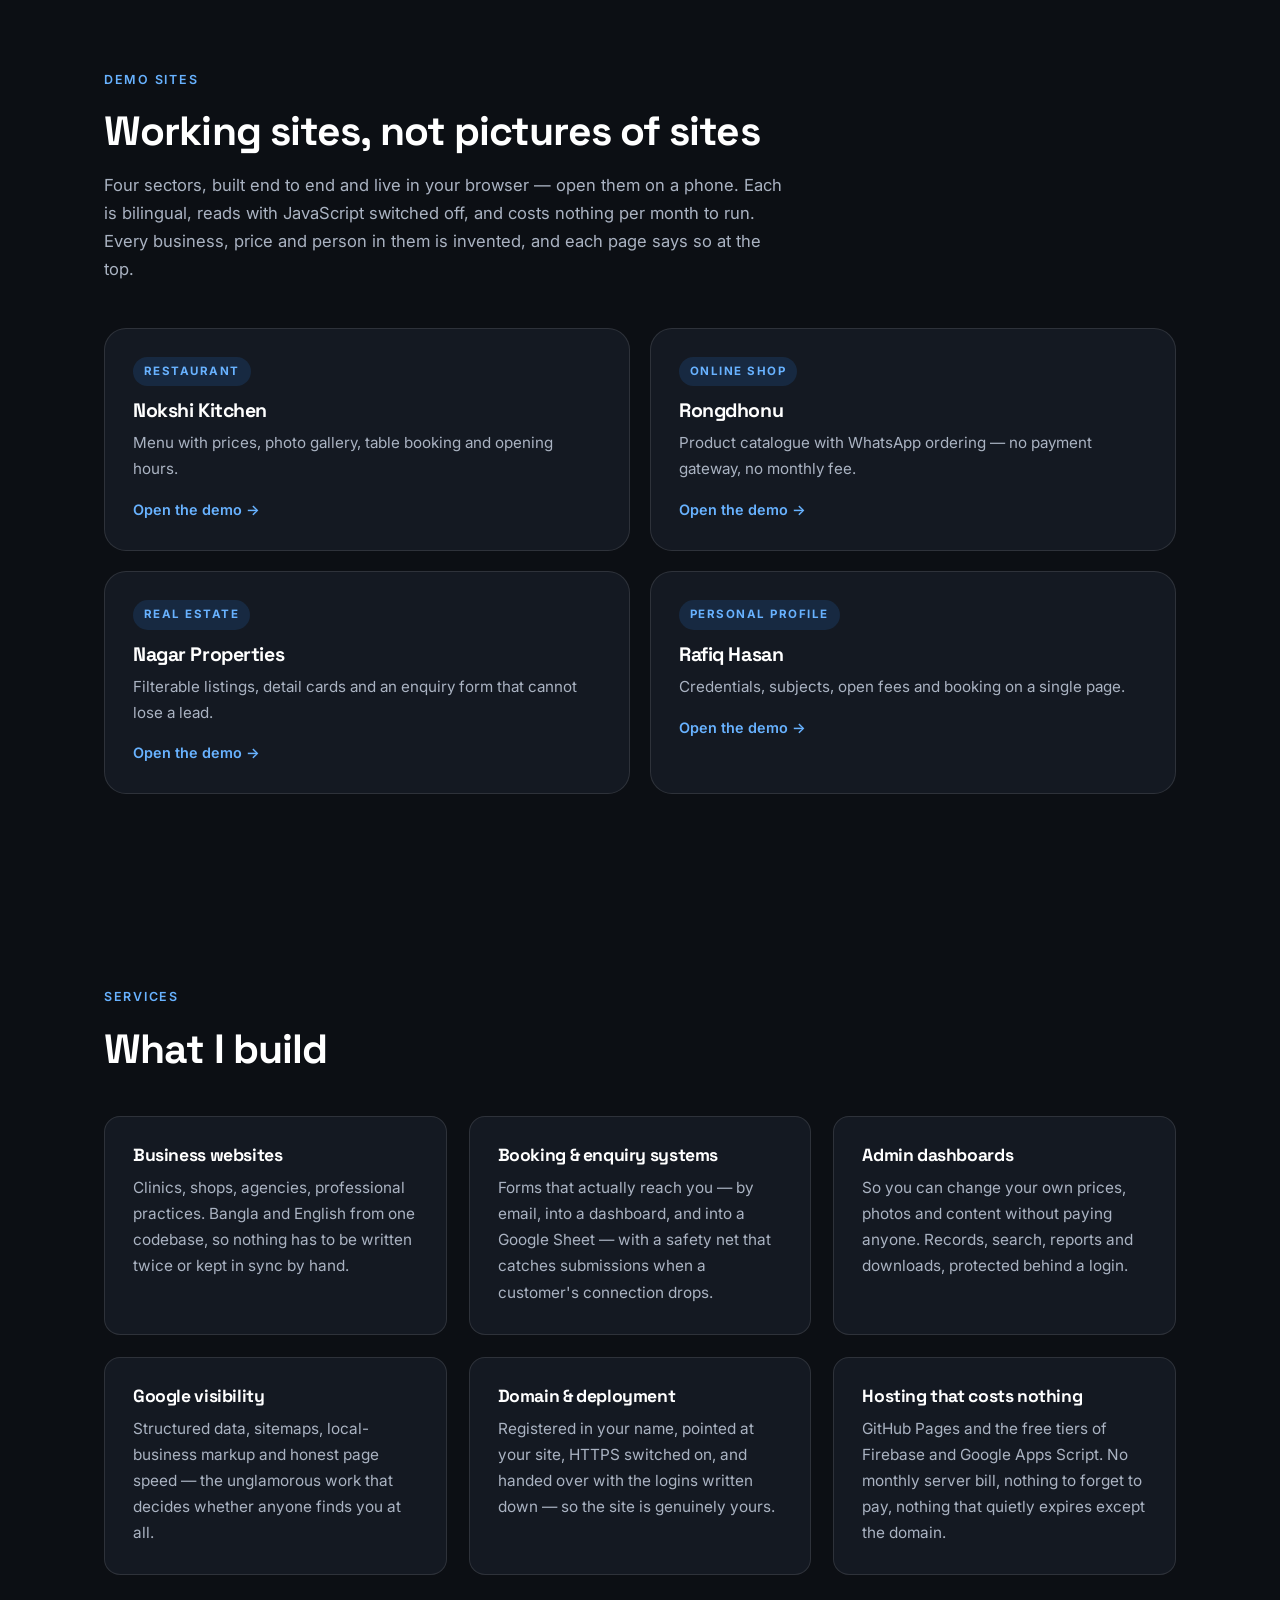
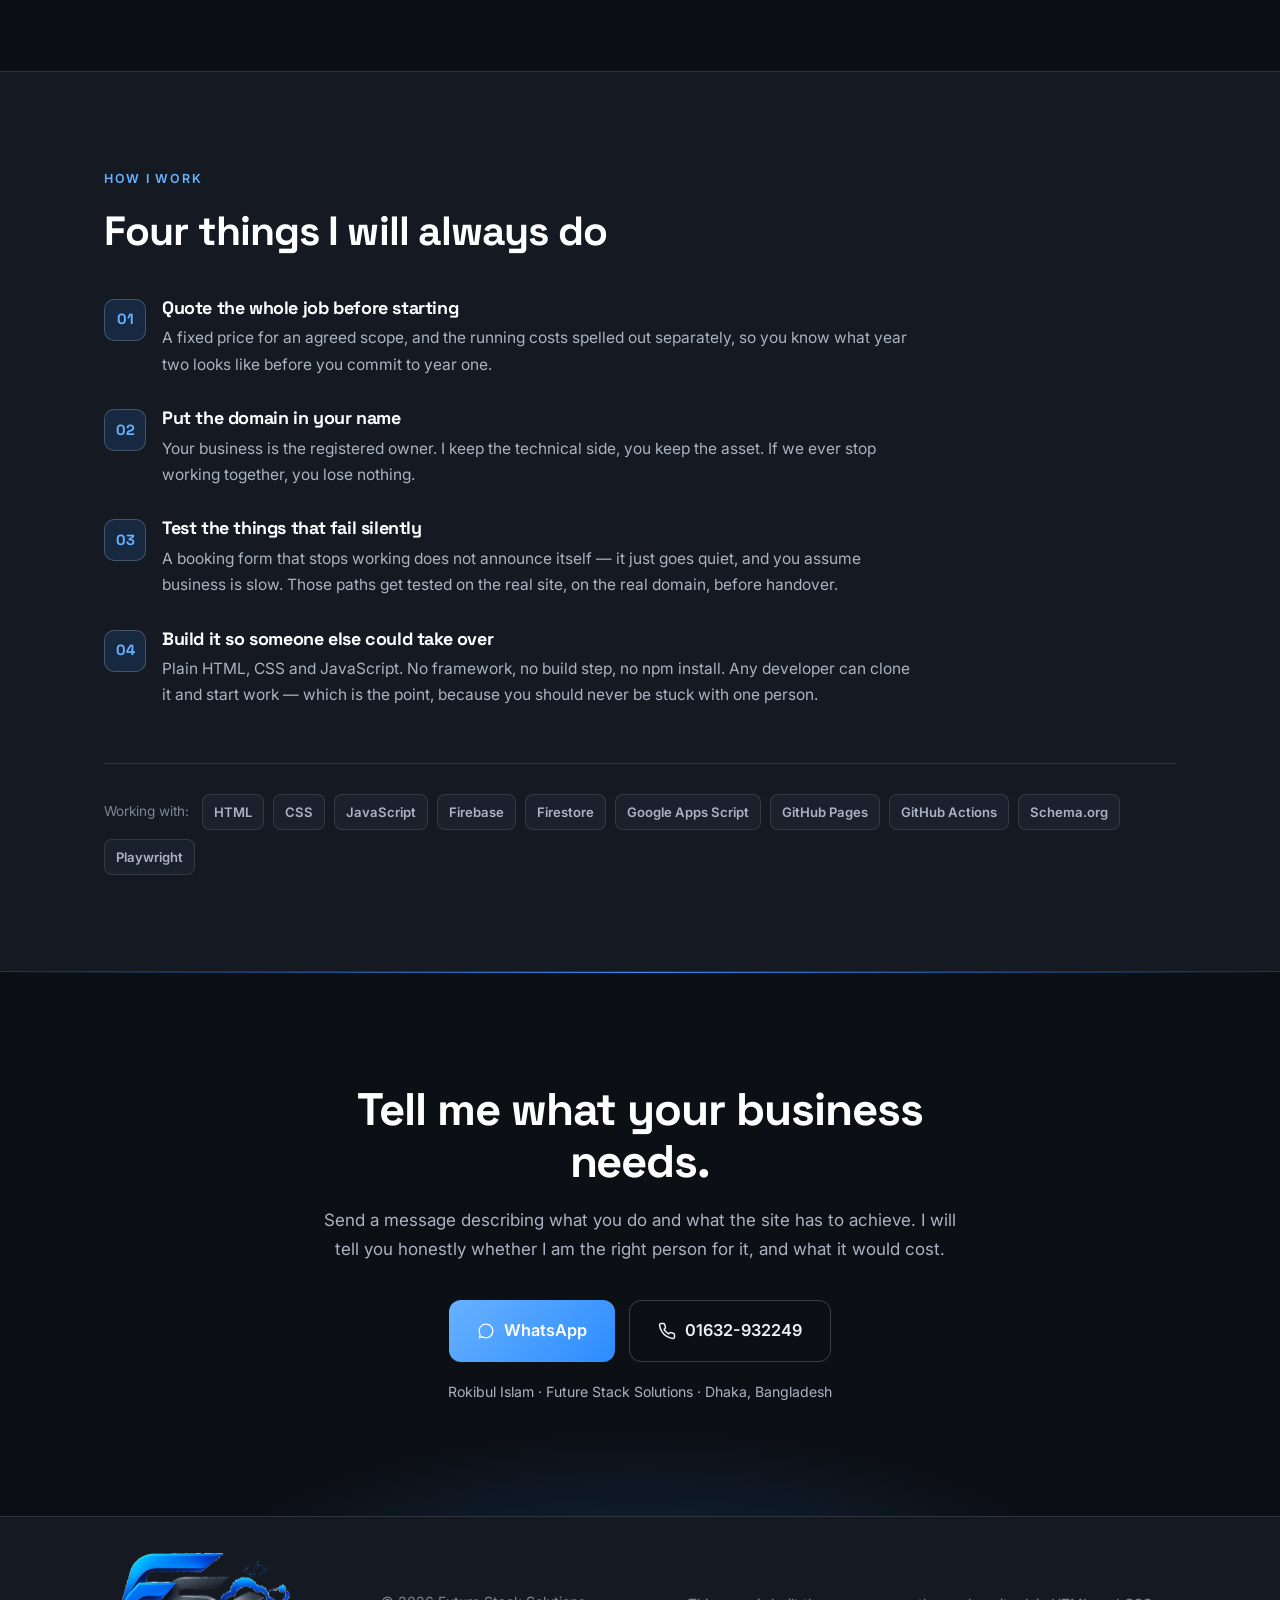
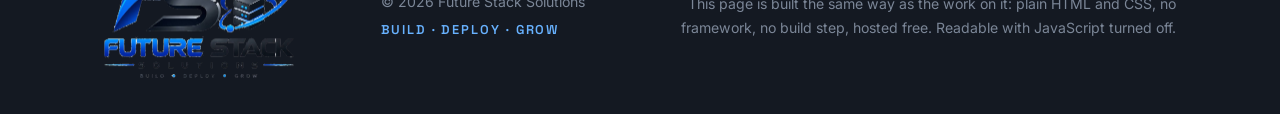
==== commit f194ec8b: "Add four working demo sites instead of a gallery of images Restaurant, online shop, real estate and " ====
--- a/index.html
+++ b/index.html
@@ -25,7 +25,7 @@
 <link rel="preconnect" href="https://fonts.googleapis.com">
 <link rel="preconnect" href="https://fonts.gstatic.com" crossorigin>
 <link rel="stylesheet" href="https://fonts.googleapis.com/css2?family=Space+Grotesk:wght@500;600;700&family=Inter:wght@400;500;600;700&family=Noto+Sans+Bengali:wght@400;500;600;700&display=swap">
-<link rel="stylesheet" href="assets/styles.css?v=4">
+<link rel="stylesheet" href="assets/styles.css?v=5">
 <script type="application/ld+json">
 {
   "@context":"https://schema.org",
@@ -56,6 +56,7 @@
     </a>
     <nav class="nav" aria-label="Main">
       <a href="#work" data-en="Work" data-bn="কাজ">Work</a>
+      <a href="#demos" data-en="Demos" data-bn="ডেমো">Demos</a>
       <a href="#services" data-en="Services" data-bn="সেবা">Services</a>
       <a href="#process" data-en="How I work" data-bn="কীভাবে কাজ করি">How I work</a>
       <a href="#contact" data-en="Contact" data-bn="যোগাযোগ">Contact</a>
@@ -183,6 +184,45 @@
          data-en="Visit omegadentalbd.com" data-bn="omegadentalbd.com দেখুন">Visit omegadentalbd.com</a>
       <p class="tiny" data-en="Built June–September 2026. Bilingual throughout, HTTPS, structured data on every page, and ৳0 in monthly hosting — the domain is the only recurring cost."
          data-bn="জুন–সেপ্টেম্বর ২০২৬-এ তৈরি। সম্পূর্ণ দ্বিভাষিক, HTTPS, প্রতিটি পাতায় স্ট্রাকচার্ড ডেটা, আর মাসিক হোস্টিং ৳০ — শুধু ডোমেইনই নিয়মিত খরচ।">Built June–September 2026. Bilingual throughout, HTTPS, structured data on every page, and ৳0 in monthly hosting — the domain is the only recurring cost.</p>
+    </div>
+  </div>
+</section>
+
+
+<!-- ───────────────────────── demos ───────────────────────── -->
+<section class="section" id="demos">
+  <div class="wrap">
+    <header class="sec-head">
+      <p class="eyebrow" data-en="Demo sites" data-bn="ডেমো সাইট">Demo sites</p>
+      <h2 data-en="Working sites, not pictures of sites" data-bn="চালু সাইট, সাইটের ছবি নয়">Working sites, not pictures of sites</h2>
+      <p class="sec-sub" data-en="Four sectors, built end to end and live in your browser — open them on a phone. Each is bilingual, reads with JavaScript switched off, and costs nothing per month to run. Every business, price and person in them is invented, and each page says so at the top."
+         data-bn="চারটি খাত, সম্পূর্ণ তৈরি আর আপনার ব্রাউজারেই চালু — ফোনে খুলে দেখুন। প্রতিটি দ্বিভাষিক, জাভাস্ক্রিপ্ট বন্ধ রেখেও পড়া যায়, আর মাসে চালাতে কোনো খরচ নেই। এগুলোর সব ব্যবসা, দাম ও ব্যক্তি কাল্পনিক, আর প্রতিটি পাতা শুরুতেই তা জানিয়ে দেয়।">Four sectors, built end to end and live in your browser — open them on a phone. Each is bilingual, reads with JavaScript switched off, and costs nothing per month to run. Every business, price and person in them is invented, and each page says so at the top.</p>
+    </header>
+    <div class="demo-grid">
+      <a class="demo-card" href="demos/restaurant/" target="_blank" rel="noopener">
+        <span class="demo-kind" data-en="Restaurant" data-bn="রেস্টুরেন্ট">Restaurant</span>
+        <h3 data-en="Nokshi Kitchen" data-bn="নকশী কিচেন">Nokshi Kitchen</h3>
+        <p data-en="Menu with prices, photo gallery, table booking and opening hours." data-bn="মূল্যসহ মেনু, ছবির গ্যালারি, টেবিল বুকিং আর খোলার সময়।">Menu with prices, photo gallery, table booking and opening hours.</p>
+        <span class="demo-go" data-en="Open the demo →" data-bn="ডেমো খুলুন →">Open the demo →</span>
+      </a>
+      <a class="demo-card" href="demos/shop/" target="_blank" rel="noopener">
+        <span class="demo-kind" data-en="Online shop" data-bn="অনলাইন শপ">Online shop</span>
+        <h3 data-en="Rongdhonu" data-bn="রংধনু">Rongdhonu</h3>
+        <p data-en="Product catalogue with WhatsApp ordering — no payment gateway, no monthly fee." data-bn="WhatsApp-এ অর্ডারসহ পণ্যের তালিকা — পেমেন্ট গেটওয়ে নেই, মাসিক খরচ নেই।">Product catalogue with WhatsApp ordering — no payment gateway, no monthly fee.</p>
+        <span class="demo-go" data-en="Open the demo →" data-bn="ডেমো খুলুন →">Open the demo →</span>
+      </a>
+      <a class="demo-card" href="demos/property/" target="_blank" rel="noopener">
+        <span class="demo-kind" data-en="Real estate" data-bn="রিয়েল এস্টেট">Real estate</span>
+        <h3 data-en="Nagar Properties" data-bn="নগর প্রপার্টিজ">Nagar Properties</h3>
+        <p data-en="Filterable listings, detail cards and an enquiry form that cannot lose a lead." data-bn="ফিল্টার করা তালিকা, বিস্তারিত কার্ড আর এমন ফর্ম যা গ্রাহক হারায় না।">Filterable listings, detail cards and an enquiry form that cannot lose a lead.</p>
+        <span class="demo-go" data-en="Open the demo →" data-bn="ডেমো খুলুন →">Open the demo →</span>
+      </a>
+      <a class="demo-card" href="demos/profile/" target="_blank" rel="noopener">
+        <span class="demo-kind" data-en="Personal profile" data-bn="ব্যক্তিগত প্রোফাইল">Personal profile</span>
+        <h3 data-en="Rafiq Hasan" data-bn="রফিক হাসান">Rafiq Hasan</h3>
+        <p data-en="Credentials, subjects, open fees and booking on a single page." data-bn="যোগ্যতা, বিষয়, খোলা ফি আর বুকিং — এক পাতায়।">Credentials, subjects, open fees and booking on a single page.</p>
+        <span class="demo-go" data-en="Open the demo →" data-bn="ডেমো খুলুন →">Open the demo →</span>
+      </a>
     </div>
   </div>
 </section>
--- a/assets/styles.css
+++ b/assets/styles.css
@@ -154,6 +154,26 @@
 .card h3{font-size:1.1rem;margin-bottom:10px}
 .card p{color:var(--ink-2);font-size:.96rem}
 
+/* ── demo cards ──
+   Four links out to working sites. Styled as destinations rather than thumbnails:
+   there is no screenshot, because the point is that you can open the real thing. */
+.demo-grid{display:grid;grid-template-columns:repeat(2,1fr);gap:20px}
+.demo-card{display:block;text-decoration:none;background:var(--bg-2);border:1px solid var(--line);
+           border-radius:var(--r-lg);padding:26px 28px;position:relative;overflow:hidden;
+           transition:transform .2s,border-color .2s,background .2s}
+.demo-card::before{content:"";position:absolute;inset:0 0 auto;height:2px;
+                   background:linear-gradient(90deg,var(--accent),transparent);
+                   opacity:0;transition:opacity .2s}
+.demo-card:hover{transform:translateY(-4px);border-color:var(--line-2);background:var(--bg-3)}
+.demo-card:hover::before{opacity:1}
+.demo-kind{display:inline-block;font-size:.72rem;font-weight:700;letter-spacing:.13em;
+           text-transform:uppercase;color:var(--accent-2);background:var(--accent-dim);
+           border-radius:999px;padding:5px 11px;margin-bottom:14px}
+html[data-lang="bn"] .demo-kind{letter-spacing:.02em;text-transform:none;font-size:.8rem}
+.demo-card h3{font-size:1.22rem;margin-bottom:8px}
+.demo-card p{color:var(--ink-2);font-size:.95rem}
+.demo-go{display:inline-block;margin-top:16px;font-weight:600;font-size:.9rem;color:var(--accent-2)}
+
 /* ── steps ── */
 .steps{list-style:none;counter-reset:s;padding:0;margin:0;display:grid;gap:30px;max-width:74ch}
 .steps li{counter-increment:s;position:relative;padding-left:58px}
@@ -203,14 +223,17 @@
    without a job, and machinery is what breaks. */
 @media(max-width:940px){
   .metrics{grid-template-columns:repeat(3,1fr)}
+  .demo-grid{grid-template-columns:1fr}
+  /* Five nav links plus the logo plus a button no longer fit here. The nav collapses
+     before the grids do — adding the Demos link is what pushed it over. */
+  .nav{display:none}
+  .head-act{margin-left:auto}
   .cards{grid-template-columns:1fr 1fr}
   .case-grid,.shot-row{grid-template-columns:1fr}
   .site-foot .tiny{text-align:left}
 }
 @media(max-width:760px){
   body{font-size:16px}
-  .nav{display:none}
-  .head-act{margin-left:auto}
   .hero-facts li{min-width:100%;max-width:none}
   .shot-phone img{max-width:260px}
   /* The header CTA goes: the logo, the language toggle and a button cannot share a
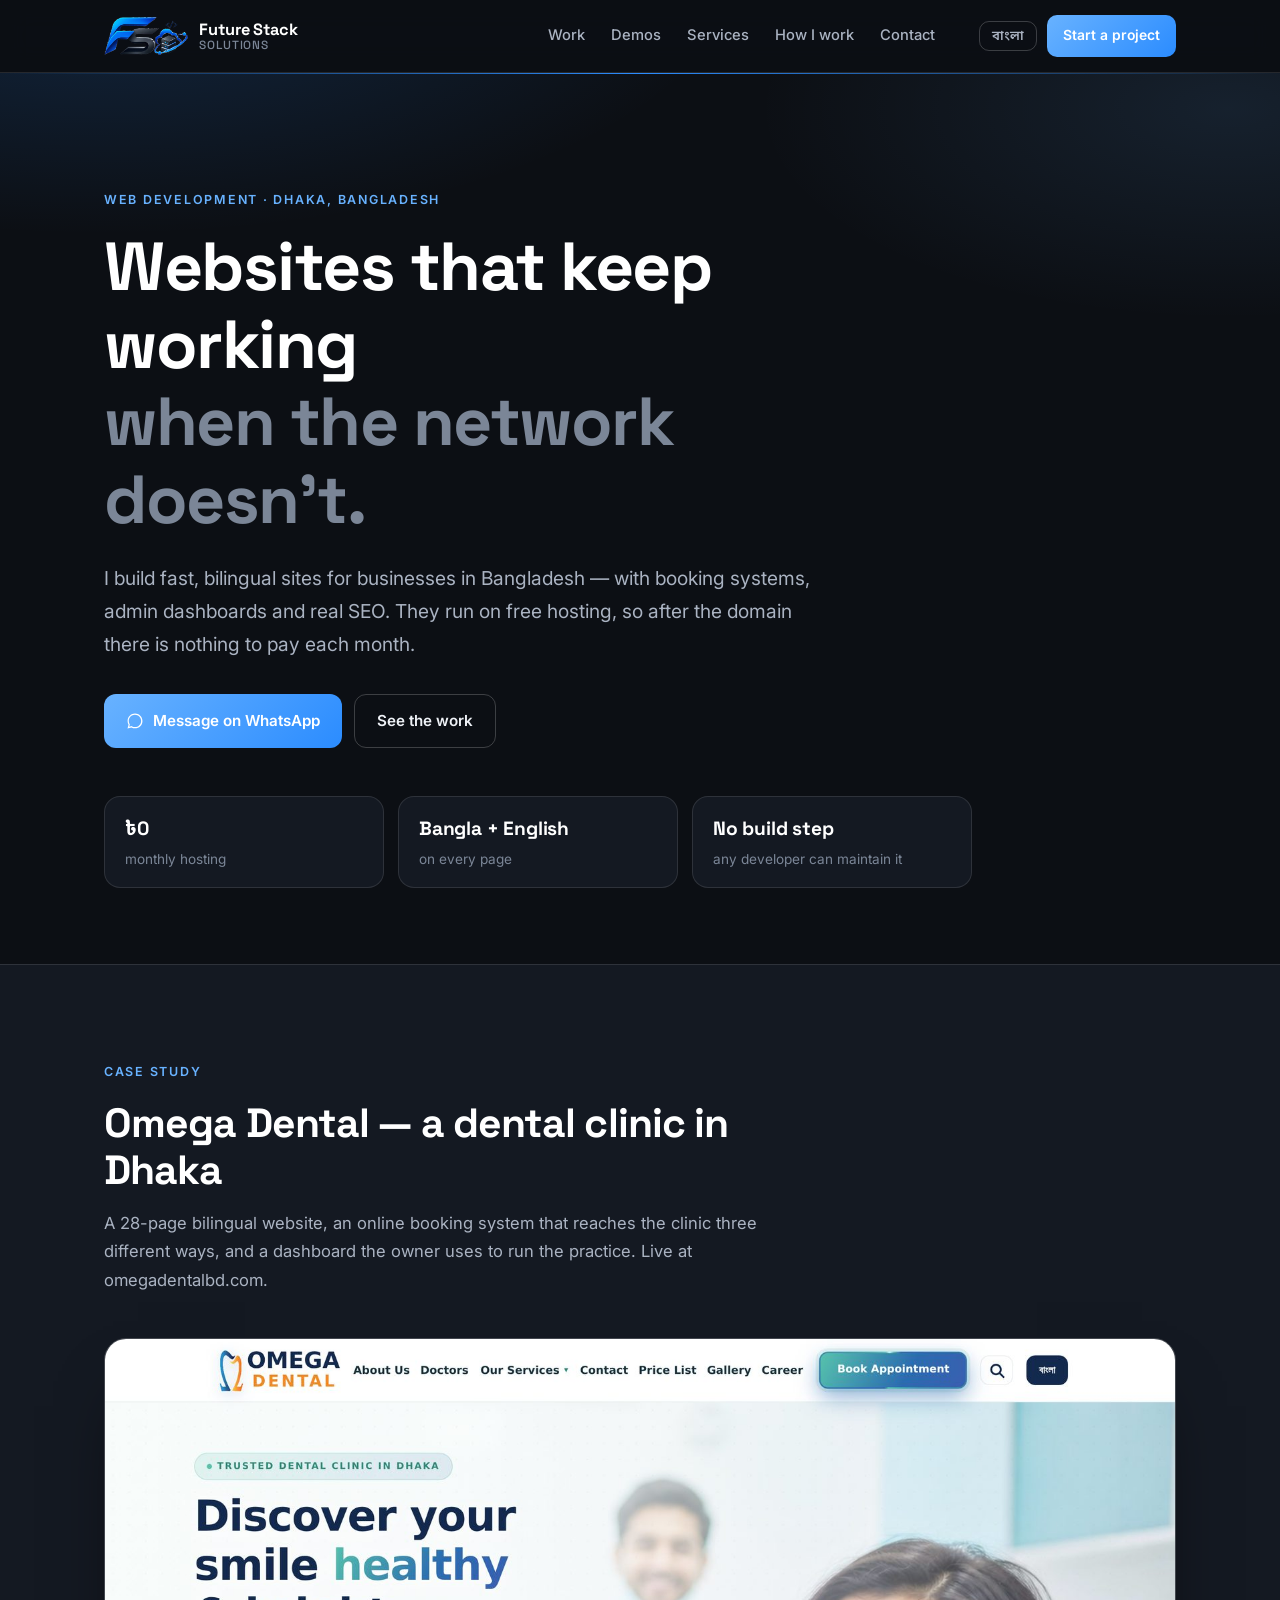
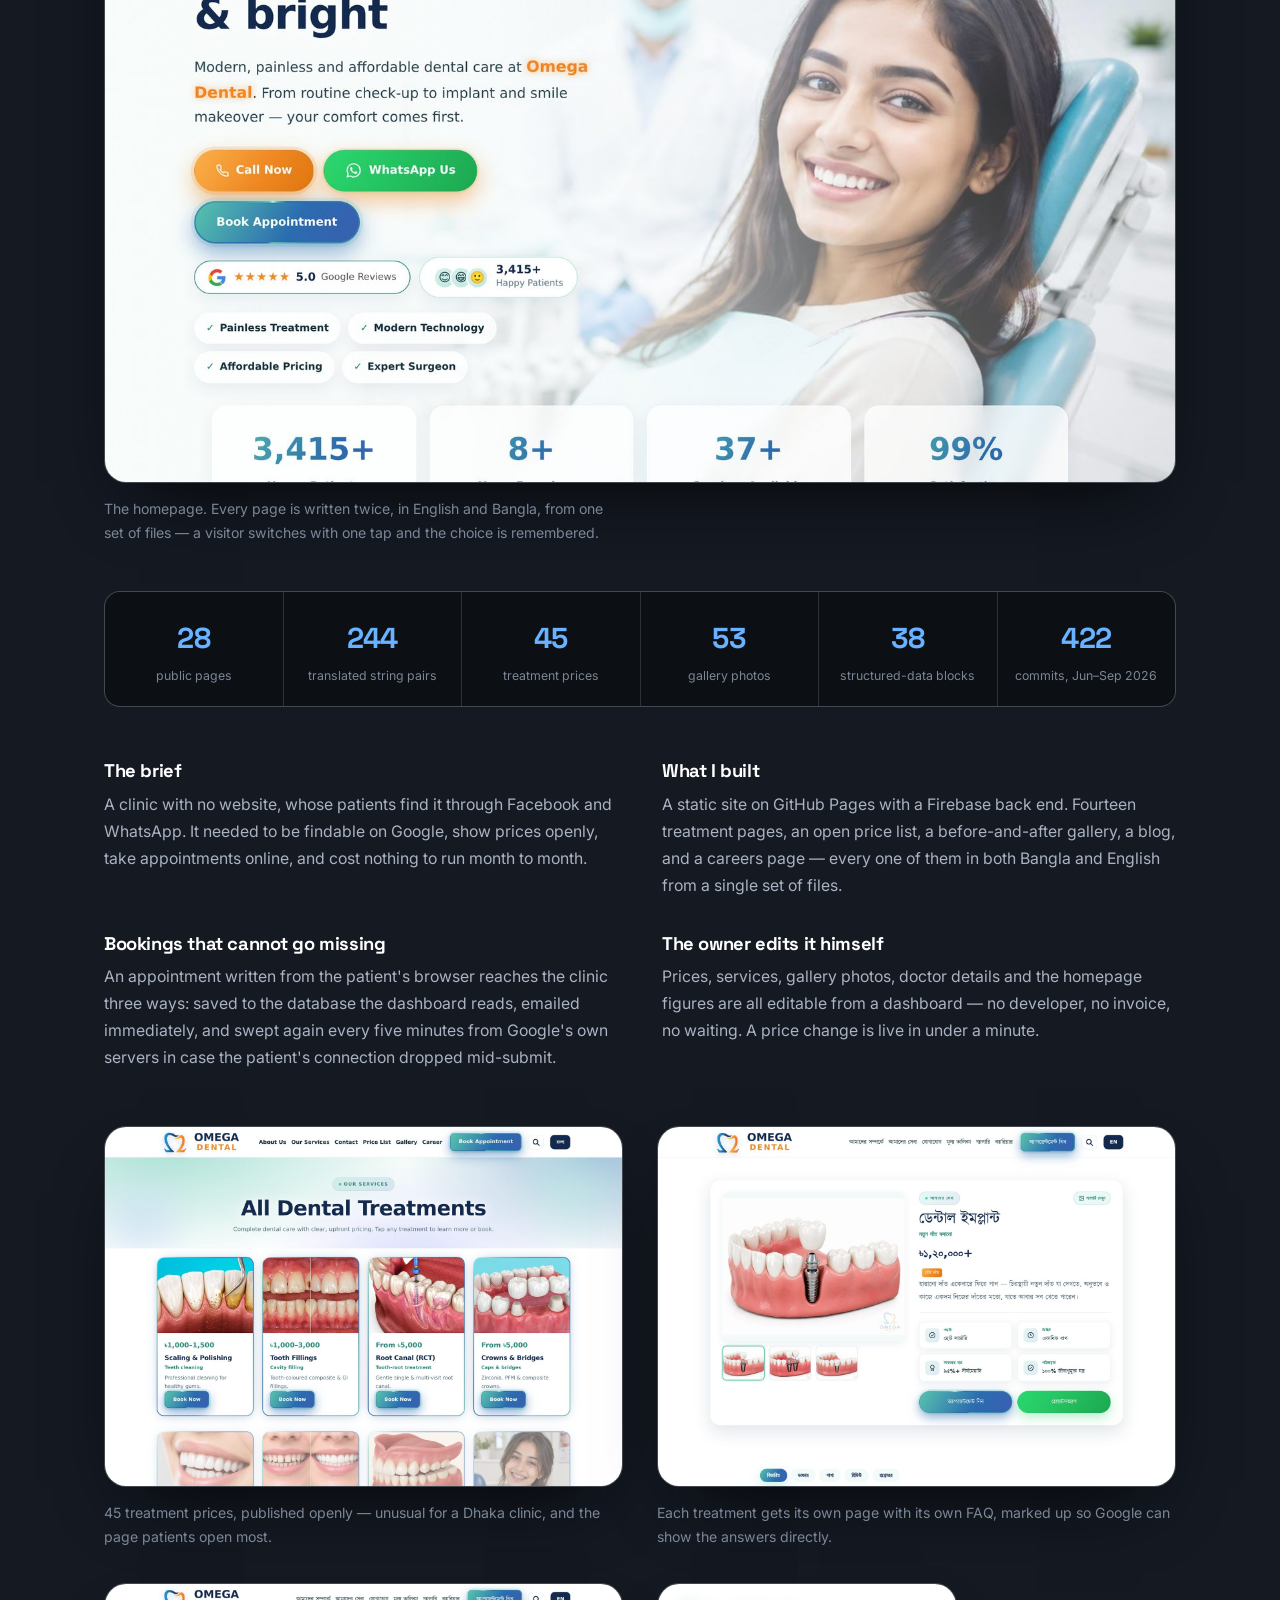
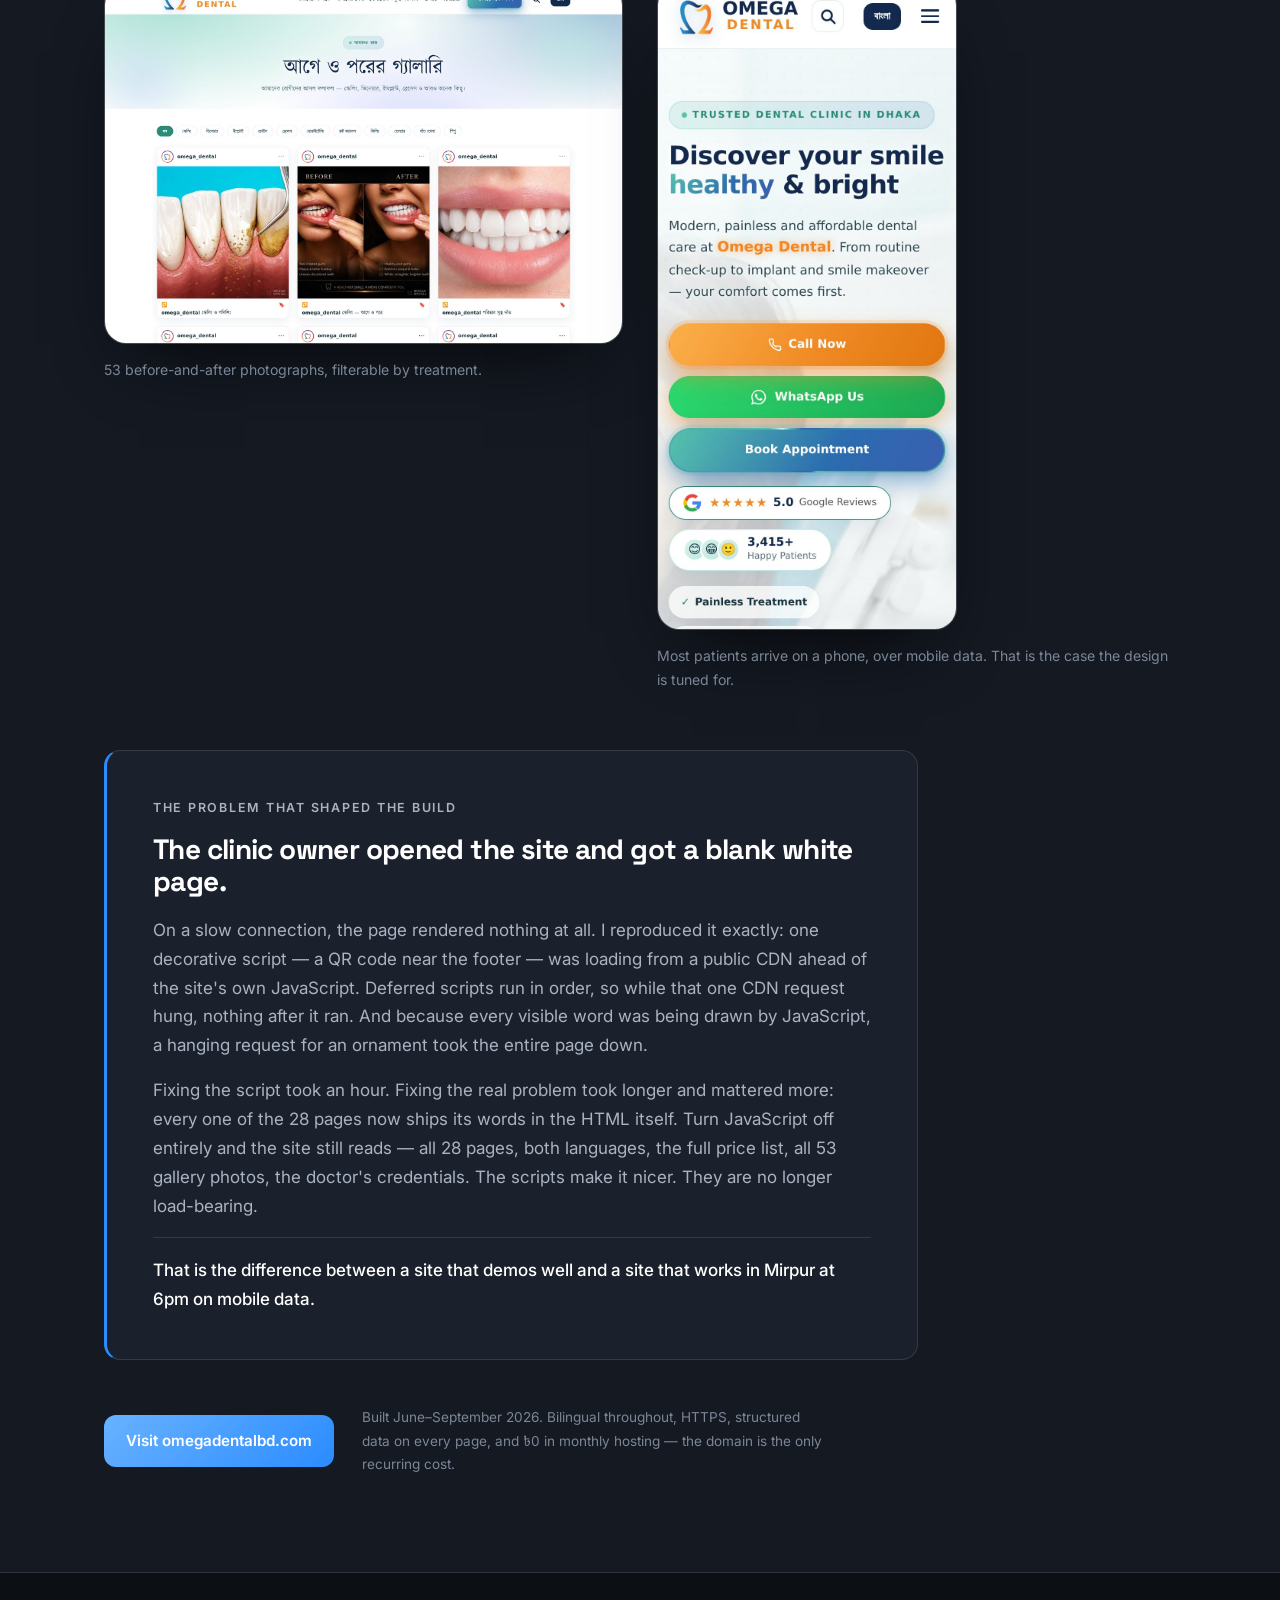
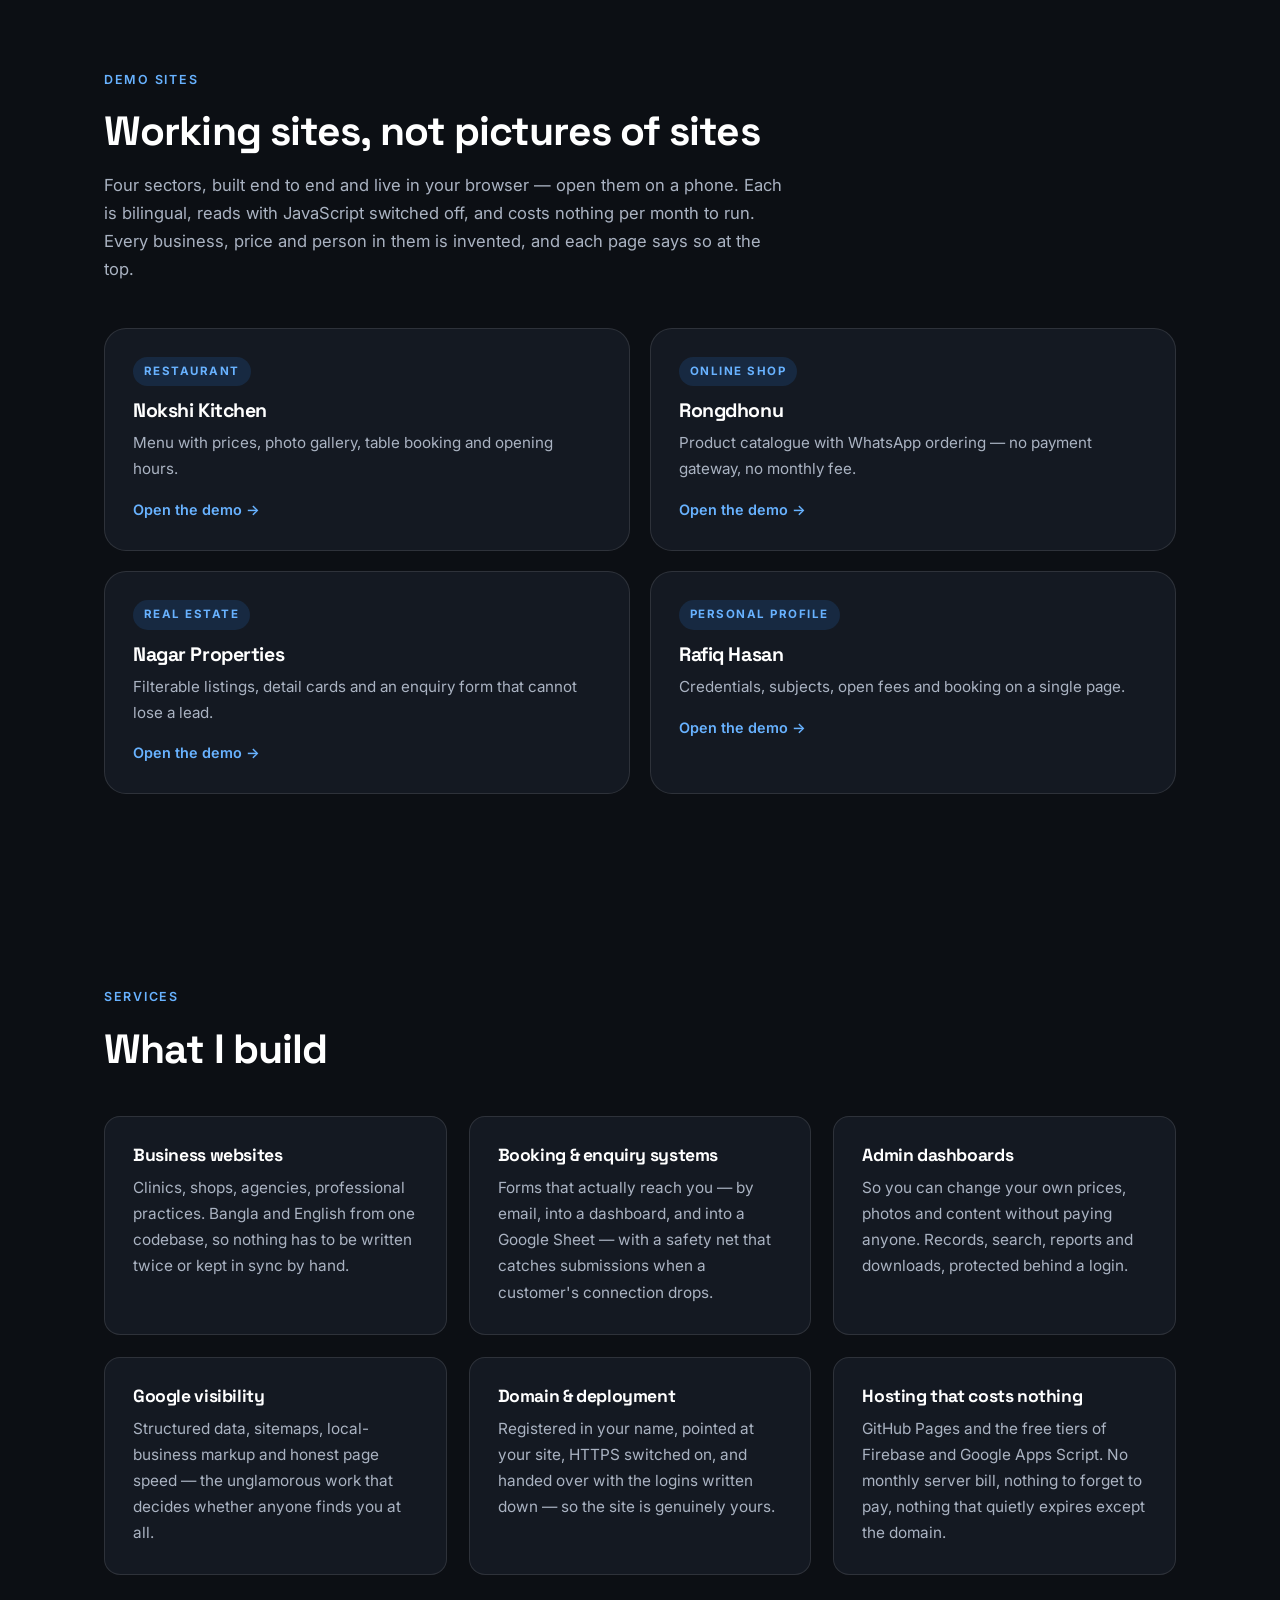
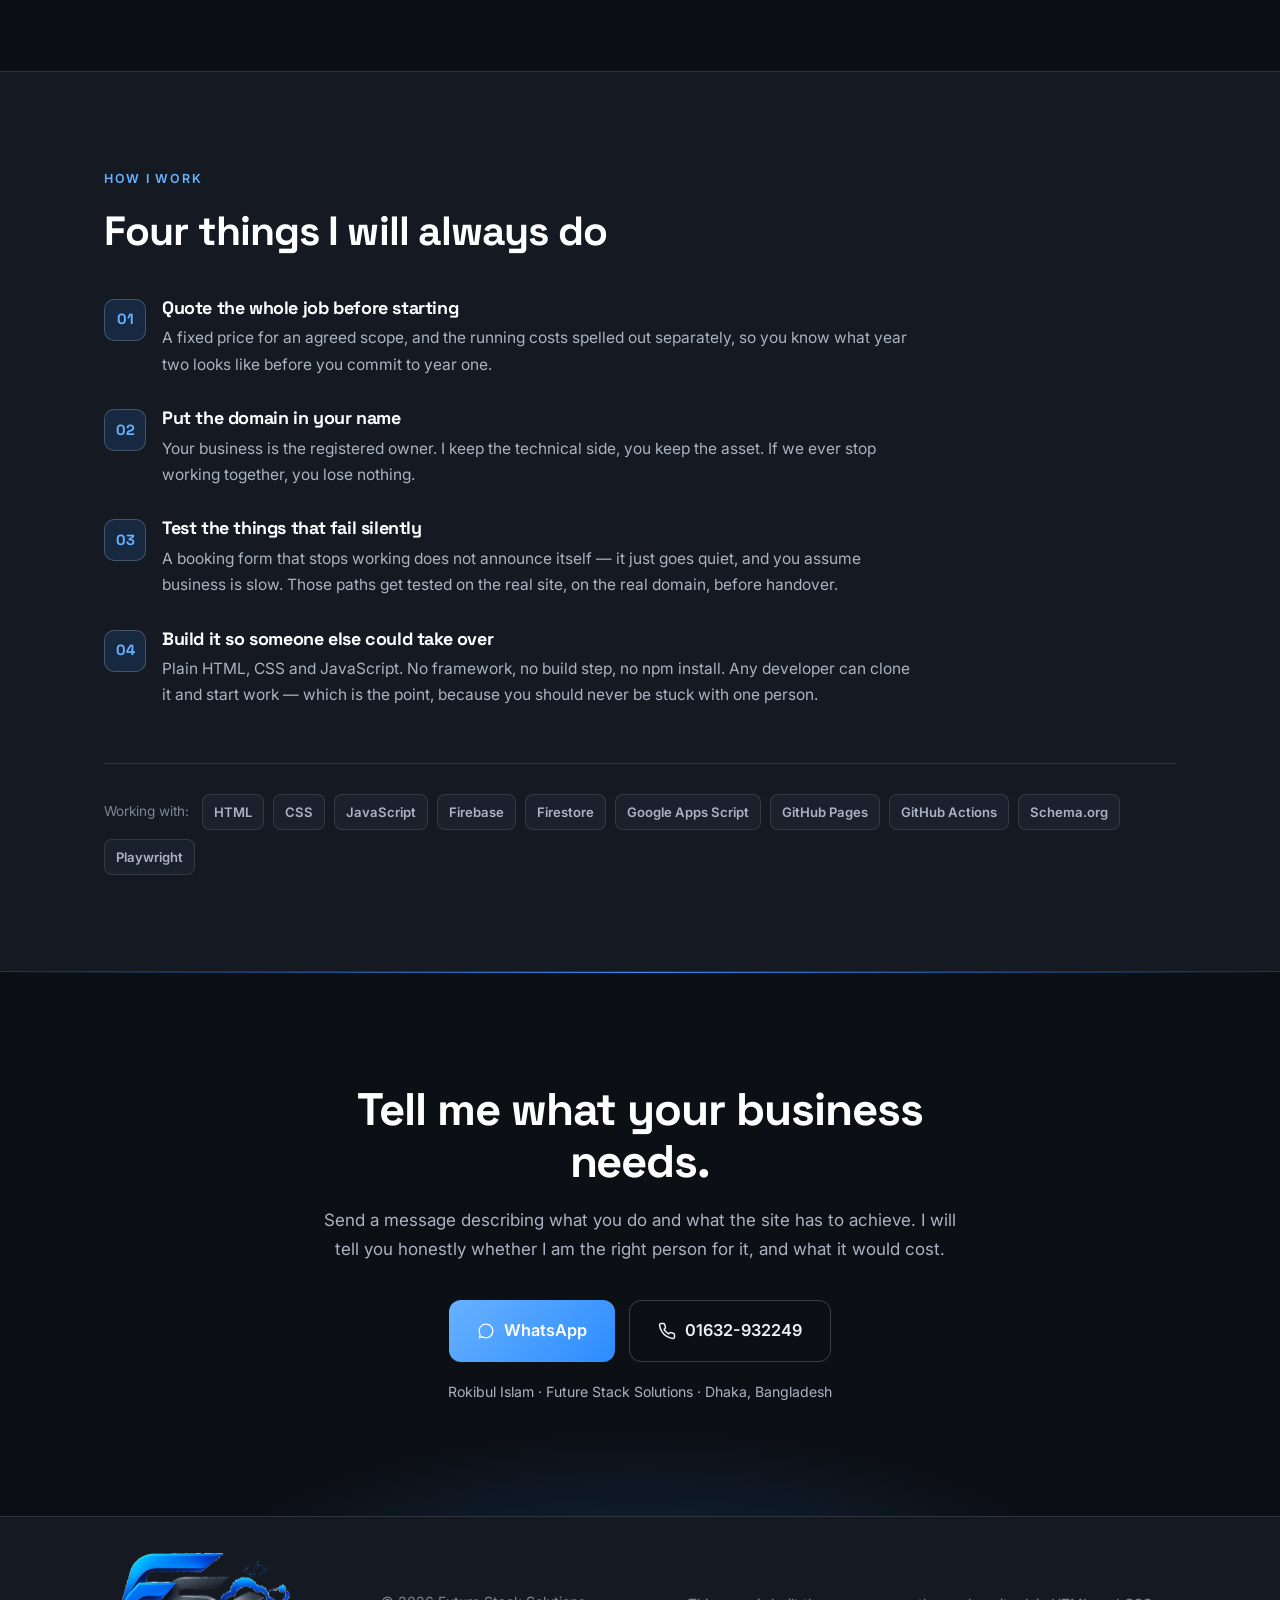
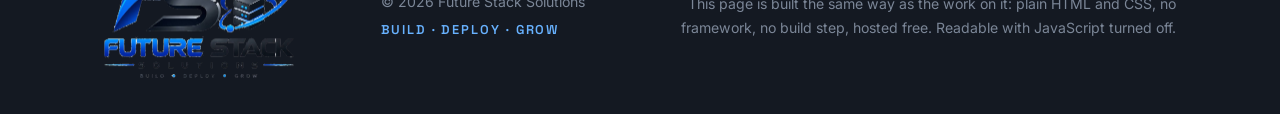
==== commit c26d1293: "Correct the case study after Omega Dental switched to an English default The page claimed "The homep" ====
--- a/index.html
+++ b/index.html
@@ -25,7 +25,7 @@
 <link rel="preconnect" href="https://fonts.googleapis.com">
 <link rel="preconnect" href="https://fonts.gstatic.com" crossorigin>
 <link rel="stylesheet" href="https://fonts.googleapis.com/css2?family=Space+Grotesk:wght@500;600;700&family=Inter:wght@400;500;600;700&family=Noto+Sans+Bengali:wght@400;500;600;700&display=swap">
-<link rel="stylesheet" href="assets/styles.css?v=5">
+<link rel="stylesheet" href="assets/styles.css?v=6">
 <script type="application/ld+json">
 {
   "@context":"https://schema.org",
@@ -107,9 +107,9 @@
     </header>
 
     <figure class="shot shot-lead">
-      <img src="assets/work/omega-home.jpg" alt="Omega Dental homepage in Bangla, showing the hero, call-to-action buttons and clinic statistics" width="1600" height="1111" loading="lazy" decoding="async">
-      <figcaption data-en="The homepage in Bangla — the default language, because that is what patients read."
-                  data-bn="হোমপেজ বাংলায় — ডিফল্ট ভাষা, কারণ রোগীরা এটাই পড়েন।">The homepage in Bangla — the default language, because that is what patients read.</figcaption>
+      <img src="assets/work/omega-home.jpg" alt="Omega Dental homepage showing the hero, call-to-action buttons and clinic statistics" width="1600" height="1111" loading="lazy" decoding="async">
+      <figcaption data-en="The homepage. Every page is written twice, in English and Bangla, from one set of files — a visitor switches with one tap and the choice is remembered."
+                  data-bn="হোমপেজ। প্রতিটি পাতা একই ফাইল থেকে দুবার লেখা — ইংরেজি ও বাংলায়। এক ট্যাপে ভাষা বদলায়, আর পছন্দটা মনে রাখা হয়।">The homepage. Every page is written twice, in English and Bangla, from one set of files — a visitor switches with one tap and the choice is remembered.</figcaption>
     </figure>
 
     <div class="metrics">
